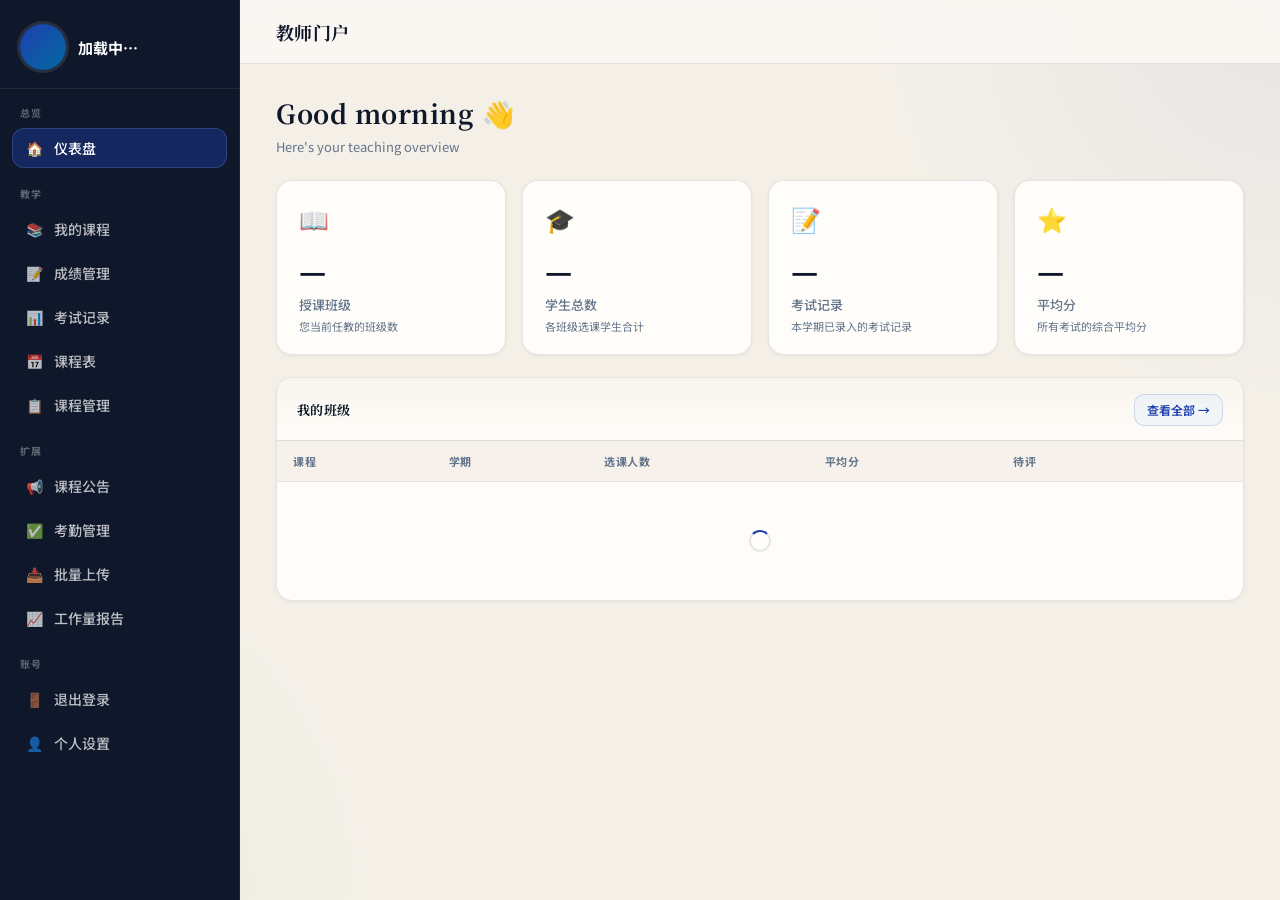
==== EduManage/teacher/index.html @ a0ce9090 "Add files via upload" ====
<!DOCTYPE html>
<html lang="en">
<head>
<meta charset="UTF-8" />
<meta name="viewport" content="width=device-width, initial-scale=1.0" />
<title>教师门户</title>
<link rel="preconnect" href="https://fonts.googleapis.com">
<link href="https://fonts.googleapis.com/css2?family=Noto+Serif+SC:wght@400;600;700&family=Noto+Sans+SC:wght@300;400;500;600&family=JetBrains+Mono:wght@400;500&display=swap" rel="stylesheet">
<link rel="stylesheet" href="../css/portal-common.css">
<link rel="stylesheet" href="style.css">
</head>
<body class="portal-shell portal-teacher">

<div class="window">
  <!-- Title Bar -->
  <div class="titlebar">
    <div class="traffic-lights">
      <span class="traffic red"></span>
      <span class="traffic yellow"></span>
      <span class="traffic green"></span>
    </div>
    <div class="titlebar-title" id="pageTitle">教师门户</div>
    <div class="titlebar-right">
      <span class="titlebar-info" id="titlebarInfo"></span>
    </div>
  </div>

  <!-- App Body -->
  <div class="app-body">
    <!-- Sidebar -->
    <aside class="sidebar">
      <!-- Teacher identity -->
      <div class="sidebar-teacher">
        <div class="sidebar-avatar" id="sidebarAvatar"></div>
        <div class="sidebar-info">
          <div class="sidebar-name" id="sidebarName">加载中…</div>
          <div class="sidebar-role" id="sidebarRole"></div>
        </div>
      </div>

      <div class="sidebar-section-label">总览</div>
      <div class="nav-item active" data-view="dashboard">
        <span class="nav-icon">🏠</span> 仪表盘
      </div>

      <div class="sidebar-section-label">教学</div>
      <div class="nav-item" data-view="courses">
        <span class="nav-icon">📚</span> 我的课程
      </div>
      <div class="nav-item" data-view="grades">
        <span class="nav-icon">📝</span> 成绩管理
        <span class="nav-badge" id="ungradedBadge" style="display:none"></span>
      </div>
      <div class="nav-item" data-view="exams">
        <span class="nav-icon">📊</span> 考试记录
      </div>
      <div class="nav-item" data-view="schedule">
        <span class="nav-icon">📅</span> 课程表
      </div>
      <div class="nav-item" data-view="applications">
        <span class="nav-icon">📋</span> 课程管理
      </div>

      <div class="sidebar-section-label">扩展</div>
      <div class="nav-item" data-view="announcements">
        <span class="nav-icon">📢</span> 课程公告
      </div>
      <div class="nav-item" data-view="attendance">
        <span class="nav-icon">✅</span> 考勤管理
      </div>
      <div class="nav-item" data-view="batch-import">
        <span class="nav-icon">📥</span> 批量上传
      </div>
      <div class="nav-item" data-view="workload">
        <span class="nav-icon">📈</span> 工作量报告
      </div>

      <div class="sidebar-section-label">账号</div>
      <div class="nav-item" onclick="window.location.href='/login/logout.php'">
        <span class="nav-icon">🚪</span> 退出登录
      </div>
      <div class="nav-item" data-view="profile">
        <span class="nav-icon">👤</span> 个人设置
      </div>
    </aside>

    <!-- Content -->
    <main class="content">

      <!-- ══ DASHBOARD ══ -->
      <div class="view active" id="view-dashboard">
        <div class="view-header">
          <div>
            <div class="view-title" id="dashGreeting">Good morning 👋</div>
            <div class="view-subtitle">Here's your teaching overview</div>
          </div>
        </div>

        <div class="stat-grid">
          <div class="stat-card">
            <div class="stat-icon">📖</div>
            <div class="stat-value" id="stat-sections">—</div>
            <div class="stat-label">授课班级</div>
            <div class="stat-sub">您当前任教的班级数</div>
          </div>
          <div class="stat-card">
            <div class="stat-icon">🎓</div>
            <div class="stat-value" id="stat-students">—</div>
            <div class="stat-label">学生总数</div>
            <div class="stat-sub">各班级选课学生合计</div>
          </div>
          <div class="stat-card">
            <div class="stat-icon">📝</div>
            <div class="stat-value" id="stat-exams">—</div>
            <div class="stat-label">考试记录</div>
            <div class="stat-sub">本学期已录入的考试记录</div>
          </div>
          <div class="stat-card">
            <div class="stat-icon">⭐</div>
            <div class="stat-value" id="stat-avg">—</div>
            <div class="stat-label">平均分</div>
            <div class="stat-sub">所有考试的综合平均分</div>
          </div>
        </div>

        <!-- Sections list -->
        <div class="card">
          <div class="card-section-title">
            <span>我的班级</span>
            <button class="btn btn-ghost btn-sm" onclick="Nav.go('courses')">查看全部 →</button>
          </div>
          <div class="table-wrap">
            <table id="dashSectionsTable">
              <thead>
                <tr>
                  <th>课程</th><th>学期</th><th>选课人数</th>
                  <th>平均分</th><th>待评</th><th></th>
                </tr>
              </thead>
              <tbody id="dashSectionsBody">
                <tr><td colspan="6"><div class="spinner"></div></td></tr>
              </tbody>
            </table>
          </div>
        </div>
      </div>

      <!-- ══ COURSES ══ -->
      <div class="view" id="view-courses">
        <div class="view-header">
          <div>
            <div class="view-title">我的课程</div>
            <div class="view-subtitle">您所任教的班级列表</div>
          </div>
        </div>
        <div class="courses-grid" id="coursesGrid">
          <div class="spinner" style="grid-column:1/-1"></div>
        </div>
      </div>

      <!-- ══ SECTION DETAIL ══ -->
      <div class="view" id="view-section-detail">
        <button class="back-btn" id="backFromDetail">← 返回课程列表</button>
        <div id="sectionDetailContent"></div>
      </div>

      <!-- ══ GRADE MANAGEMENT ══ -->
      <div class="view" id="view-grades">
        <div class="view-header">
          <div>
            <div class="view-title">成绩管理</div>
            <div class="view-subtitle">为已选课学生分配并管理等级成绩</div>
          </div>
        </div>

        <!-- Pending exam upload notifications -->
        <div id="pendingExamsCard" class="pending-exams-card" style="margin-bottom:16px;display:none">
          <div class="pending-exams-head">
            ⚠️ 待录入成绩提醒
          </div>
          <div id="pendingExamsList"></div>
        </div>

        <div class="filter-bar">
          <select class="form-select" id="gradesSection" style="max-width:280px">
            <option value="">— 选择班级 —</option>
          </select>
          <button class="btn btn-primary" id="autoAssignBtn" style="display:none" onclick="Grades.autoAssign()">
            ✨ 自动分配成绩
          </button>
        </div>

        <div class="card" id="gradesCard" style="display:none">
          <div class="card-section-title">
            <span id="gradesSectionTitle">Students</span>
            <span style="font-size:12px;color:var(--text-sec)" id="gradesCount"></span>
          </div>
          <div class="table-wrap">
            <table>
              <thead>
                <tr>
                  <th>学生</th><th>院系</th>
                  <th>测验均分</th><th>期中</th><th>期末</th>
                  <th>加权均分</th><th>建议等级</th><th>等级成绩</th>
                </tr>
              </thead>
              <tbody id="gradesBody"></tbody>
            </table>
          </div>
        </div>

        <div id="gradesEmpty" class="empty-state" style="display:none">
          <div class="empty-icon">📝</div>
          请选择上方班级以管理成绩
        </div>
      </div>

      <!-- ══ EXAM MANAGEMENT ══ -->
      <div class="view" id="view-exams">
        <div class="view-header">
          <div>
            <div class="view-title">考试管理</div>
            <div class="view-subtitle">发布考试任务并追踪成绩录入进度</div>
          </div>
          <button class="btn btn-primary" onclick="ExamEvents.openPublishModal()" id="publishExamBtn" style="display:none">
            📋 发布考试
          </button>
        </div>

        <div class="filter-bar">
          <select class="form-select" id="examsSection" style="max-width:280px">
            <option value="">— 选择班级 —</option>
          </select>
        </div>

        <!-- Published exam events -->
        <div class="card" id="examEventsCard" style="display:none;margin-bottom:16px">
          <div class="card-section-title">
            <span>已发布考试</span>
          </div>
          <div id="examEventsBody"><div class="spinner"></div></div>
        </div>

        <!-- Individual score records -->
        <div class="card" id="examsCard" style="display:none">
          <div class="card-section-title">
            <span id="examsSectionTitle">成绩明细</span>
            <span style="font-size:12px;color:var(--text-sec)" id="examsCount"></span>
          </div>
          <div style="padding:0 0 12px">
            <select class="form-select" id="examsTypeFilter" style="max-width:160px">
              <option value="">全部类型</option>
              <option value="final">期末</option>
              <option value="midterm">期中</option>
              <option value="quiz">测验</option>
            </select>
          </div>
          <div class="table-wrap">
            <table>
              <thead>
                <tr>
                  <th>学生</th><th>考试类型</th><th>日期</th>
                  <th>成绩</th><th>计算等级</th><th>操作</th>
                </tr>
              </thead>
              <tbody id="examsBody"></tbody>
            </table>
          </div>
        </div>

        <div id="examsEmpty" class="empty-state">
          <div class="empty-icon">📊</div>
          请选择班级以查看考试信息
        </div>
      </div>

      <!-- ══ PROFILE ══ -->
      <div class="view" id="view-profile">
        <div class="view-header">
          <div>
            <div class="view-title">个人设置</div>
            <div class="view-subtitle">管理您的账户信息</div>
          </div>
        </div>

        <div class="profile-layout">
          <!-- Avatar card -->
          <div class="profile-avatar-card">
            <div class="profile-avatar-wrap">
              <div class="profile-avatar" id="profileAvatar"></div>
              <div class="avatar-upload-btn" onclick="document.getElementById('avatarInput').click()" title="上传头像">
                📷
              </div>
              <input type="file" id="avatarInput" accept="image/*" style="display:none" onchange="Profile.previewAvatar(this)">
            </div>
            <div class="profile-name" id="profileName">—</div>
            <div class="profile-role-badge" id="profileTitle">—</div>
            <div class="profile-info-row">📧 <span id="profileEmail">—</span></div>
            <div class="profile-info-row">🏫 <span id="profileDept">—</span></div>
            <div class="profile-info-row">📅 加入于 <span id="profileJoined">—</span></div>
          </div>

          <!-- Edit form -->
          <div class="card" style="padding:22px">
            <div style="font-size:15px;font-weight:700;margin-bottom:18px;color:var(--text)">编辑信息</div>
            <div class="form-group">
              <label class="form-label">姓名</label>
              <input type="text" class="form-input" id="editName" placeholder="请输入姓名">
            </div>
            <div class="form-row">
              <div class="form-group">
                <label class="form-label">电话</label>
                <input type="tel" class="form-input" id="editPhone" inputmode="numeric" maxlength="11" pattern="\d{11}" title="请输入11位数字手机号" placeholder="11位数字手机号">
              </div>
              <div class="form-group">
                <label class="form-label">性别</label>
                <select class="form-select" id="editGender">
                  <option value="male">男</option>
                  <option value="female">女</option>
                  <option value="other">其他</option>
                </select>
              </div>
            </div>
            <div class="divider"></div>
            <div style="display:flex;gap:10px;justify-content:flex-end">
              <button class="btn btn-secondary" onclick="Profile.load()">重置</button>
              <button class="btn btn-primary" onclick="Profile.save()">保存修改</button>
            </div>
          </div>

          <!-- Password change card -->
          <div class="card" style="padding:22px;margin-top:16px">
            <div style="font-size:15px;font-weight:700;margin-bottom:18px;color:var(--text)">修改密码</div>
            <div class="form-group">
              <label class="form-label">当前密码</label>
              <input type="password" class="form-input" id="pwdCurrent" placeholder="请输入当前密码">
            </div>
            <div class="form-group">
              <label class="form-label">新密码</label>
              <input type="password" class="form-input" id="pwdNew" placeholder="至少 6 位">
            </div>
            <div class="form-group">
              <label class="form-label">确认新密码</label>
              <input type="password" class="form-input" id="pwdConfirm" placeholder="再次输入新密码">
            </div>
            <div style="display:flex;justify-content:flex-end">
              <button class="btn btn-primary" onclick="Profile.changePassword()">修改密码</button>
            </div>
          </div>
        </div>
      </div>

      <!-- ══ SCHEDULE ══ -->
      <div class="view" id="view-schedule">
        <div class="view-header">
          <div>
            <div class="view-title">课程表</div>
            <div class="view-subtitle">您的教学课表 — 点击课程可查看详情</div>
          </div>
          <button class="btn btn-ghost btn-sm" onclick="Schedule.load()">🔄 刷新</button>
        </div>

        <!-- Week navigation bar -->
        <div class="week-nav" id="weekNav" style="display:none">
          <span class="week-nav-label">第</span>
          <select class="week-nav-select" id="weekSelect" onchange="Schedule.loadWeek(+this.value)"></select>
          <span class="week-range-info" id="weekRangeInfo"></span>
          <div class="week-nav-spacer"></div>
          <div class="week-legend" id="weekLegend"></div>
          <button class="btn btn-secondary btn-sm" id="prevWeekBtn" onclick="Schedule.stepWeek(-1)">‹</button>
          <button class="btn btn-secondary btn-sm" id="nextWeekBtn" onclick="Schedule.stepWeek(+1)">›</button>
        </div>

        <div id="scheduleContent">
          <div class="spinner"></div>
        </div>
      </div>

      <!-- ══ APPLICATIONS ══ -->
      <div class="view" id="view-applications">
        <div class="view-header">
          <div>
            <div class="view-title">课程管理</div>
            <div class="view-subtitle">申请教授课程、管理开课信息与指导学生</div>
          </div>
        </div>

        <!-- Tab bar -->
        <div class="tab-bar" style="display:flex;gap:4px;margin-bottom:20px;border-bottom:1px solid var(--border);padding-bottom:0">
          <button class="tab-btn active" id="appTab-overview"   onclick="Applications.switchTab('overview')">教学概览</button>
          <button class="tab-btn"        id="appTab-advisees"   onclick="Applications.switchTab('advisees')">我的指导学生</button>
        </div>

        <!-- Tab: Available Courses (DEPRECATED) -->
        <div id="appPane-courses" style="display:none">
        </div>

        <!-- Tab: Teaching Overview -->
        <div id="appPane-overview">
          <div class="card">
            <div class="card-section-title">
              <span>我的教学任务</span>
              <button class="btn btn-ghost btn-sm" onclick="Applications.loadOverview()">刷新</button>
            </div>
            <div class="table-wrap">
              <table id="overviewTable">
                <thead>
                  <tr>
                    <th>课程</th><th>学期</th><th>已选</th><th>容量</th>
                    <th>占用率</th><th>排名</th><th>操作</th>
                  </tr>
                </thead>
                <tbody id="overviewBody"><tr><td colspan="7" style="text-align:center;padding:32px;color:var(--text-ter)"><div class="spinner"></div></td></tr></tbody>
              </table>
            </div>
          </div>
          <!-- Section stats -->
          <div class="card" style="margin-top:16px">
            <div class="card-section-title">开课统计</div>
            <div class="table-wrap">
              <table id="enrollStatsTable">
                <thead><tr><th>课程</th><th>学期</th><th>已选</th><th>容量</th></tr></thead>
                <tbody id="enrollStatsBody"><tr><td colspan="4" style="text-align:center;padding:24px;color:var(--text-ter)">Loading…</td></tr></tbody>
              </table>
            </div>
          </div>
        </div>

        <!-- Tab: My Advisees -->
        <div id="appPane-advisees" style="display:none">
          <div class="card">
            <div class="card-section-title">
              <span>我指导的学生</span>
              <button class="btn btn-ghost btn-sm" onclick="Applications.loadAdvisees()">刷新</button>
            </div>
            <div id="adviseesList"><div class="spinner"></div></div>
          </div>
        </div>
      </div>

      <!-- ══ ANNOUNCEMENTS ══ -->
      <div class="view" id="view-announcements">
        <div class="view-header">
          <div>
            <div class="view-title">课程公告</div>
            <div class="view-subtitle">向各班级学生发布通知与公告</div>
          </div>
          <button class="btn btn-primary" onclick="Announcements.openPostModal()">+ 发布公告</button>
        </div>

        <!-- Tab bar -->
        <div class="tab-bar" style="display:flex;gap:4px;margin-bottom:20px;border-bottom:1px solid var(--border);padding-bottom:0">
          <button class="tab-btn active" id="annTab-all"     onclick="Announcements.switchTab('all')">我发布的公告</button>
          <button class="tab-btn"        id="annTab-inbox"   onclick="Announcements.switchTab('inbox')">我收到的公告</button>
          <button class="tab-btn"        id="annTab-section" onclick="Announcements.switchTab('section')">按班级筛选</button>
        </div>

        <!-- Pane: All -->
        <div id="annPane-all">
          <div class="card">
            <div class="card-section-title">
              <span>我发布的所有公告</span>
              <button class="btn btn-ghost btn-sm" onclick="Announcements.loadAll()">🔄 刷新</button>
            </div>
            <div id="annAllList"><div class="spinner"></div></div>
          </div>
        </div>

        <!-- Pane: Inbox (received announcements) -->
        <div id="annPane-inbox" style="display:none">
          <div class="filter-bar" style="display:flex;align-items:center;justify-content:space-between;margin-bottom:12px;gap:12px">
            <div style="display:flex;gap:8px;align-items:center">
              <input type="text" id="annInboxSearch" class="form-input" placeholder="搜索标题/内容" style="max-width:420px" />
              <button class="btn btn-ghost btn-sm" id="annInboxSearchBtn">搜索</button>
            </div>
            <div style="display:flex;gap:8px;align-items:center">
              <button class="btn btn-ghost btn-sm" onclick="Announcements.loadInbox()">🔄 刷新</button>
            </div>
          </div>
          <div class="card">
            <div class="card-section-title">
              <span>我收到的公告</span>
            </div>
            <div id="annInboxList"><div class="spinner"></div></div>
            <div id="annInboxPagination" style="display:flex;gap:6px;align-items:center;margin-top:12px"></div>
          </div>
        </div>

        <!-- Pane: By section -->
        <div id="annPane-section" style="display:none">
          <div class="filter-bar">
            <select class="form-select" id="annSectionSel" style="max-width:280px">
              <option value="">— 选择班级 —</option>
            </select>
          </div>
          <div class="card" id="annSectionCard" style="display:none">
            <div class="card-section-title">
              <span id="annSectionTitle">公告列表</span>
            </div>
            <div id="annSectionList"></div>
          </div>
          <div id="annSectionEmpty" class="empty-state">
            <div class="empty-icon">📢</div>请选择班级查看公告
          </div>
        </div>
      </div>

      <!-- ══ ATTENDANCE ══ -->
      <div class="view" id="view-attendance">
        <div class="view-header">
          <div>
            <div class="view-title">考勤管理</div>
            <div class="view-subtitle">录入课堂考勤，查看出勤率报表</div>
          </div>
        </div>

        <div class="tab-bar" style="display:flex;gap:4px;margin-bottom:20px;border-bottom:1px solid var(--border);padding-bottom:0">
          <button class="tab-btn active" id="attTab-record" onclick="Attendance.switchTab('record')">录入考勤</button>
          <button class="tab-btn"        id="attTab-report" onclick="Attendance.switchTab('report')">出勤报表</button>
        </div>

        <!-- Pane: Record -->
        <div id="attPane-record">
          <div class="filter-bar" style="flex-wrap:wrap;gap:10px">
            <select class="form-select" id="attSection" style="max-width:260px" onchange="Attendance.onSectionChange()">
              <option value="">— 选择班级 —</option>
            </select>
            <select class="form-select" id="attSchedule" style="max-width:220px" disabled onchange="Attendance.onScheduleChange()">
              <option value="">— 选择课次 —</option>
            </select>
            <select class="form-select" id="attWeek" style="max-width:110px" disabled onchange="Attendance.loadAttendance()">
              <option value="">— 周次 —</option>
            </select>
            <button class="btn btn-ghost btn-sm" id="attQuickAll" style="display:none" onclick="Attendance.setAll('present')">全部出勤</button>
            <button class="btn btn-primary btn-sm" id="attSaveBtn" style="display:none" onclick="Attendance.saveAll()">💾 保存考勤</button>
          </div>

          <div class="card" id="attCard" style="display:none">
            <div class="card-section-title">
              <span id="attCardTitle">考勤录入</span>
              <span style="font-size:12px;color:var(--text-sec)" id="attCardSub"></span>
            </div>
            <div class="table-wrap">
              <table>
                <thead>
                  <tr>
                    <th>学生</th><th>院系</th>
                    <th style="width:140px">状态</th><th>备注</th>
                  </tr>
                </thead>
                <tbody id="attBody"></tbody>
              </table>
            </div>
          </div>
          <div id="attEmpty" class="empty-state">
            <div class="empty-icon">✅</div>请选择班级、课次和周次
          </div>
        </div>

        <!-- Pane: Report -->
        <div id="attPane-report" style="display:none">
          <div class="filter-bar" style="gap:10px">
            <select class="form-select" id="attReportSection" style="max-width:280px" onchange="Attendance.loadReport()">
              <option value="">— 选择班级 —</option>
            </select>
            <label style="font-size:13px;color:var(--text-sec);display:flex;align-items:center;gap:6px">
              预警阈值 %
              <input type="number" id="attWarnThreshold" class="form-input" value="75" min="0" max="100" style="width:70px" onchange="Attendance.loadReport()">
            </label>
          </div>
          <div class="card" id="attReportCard" style="display:none">
            <div class="card-section-title">
              <span>出勤率报表</span>
              <span style="font-size:12px;color:var(--text-sec)" id="attReportSub"></span>
            </div>
            <div class="table-wrap">
              <table>
                <thead>
                  <tr>
                    <th>学生</th><th>院系</th>
                    <th>总课次</th><th>出勤</th><th>缺勤</th><th>迟到</th>
                    <th>出勤率</th><th>状态</th>
                  </tr>
                </thead>
                <tbody id="attReportBody"></tbody>
              </table>
            </div>
          </div>
          <div id="attReportEmpty" class="empty-state">
            <div class="empty-icon">📊</div>请选择班级查看出勤报表
          </div>
        </div>
      </div>

      <!-- Audit log removed -->

      <!-- ══ BATCH IMPORT ══ -->
      <div class="view" id="view-batch-import">
        <div class="view-header">
          <div>
            <div class="view-title">批量成绩上传</div>
            <div class="view-subtitle">通过 CSV 文件或粘贴数据批量录入考试成绩</div>
          </div>
        </div>

        <!-- Step 1 -->
        <div class="card batch-step-card" style="margin-bottom:16px">
          <div class="card-section-title">第一步：选择班级和考试信息</div>
          <div class="batch-setup-grid">
            <div class="form-group" style="margin:0">
              <label class="form-label">班级</label>
              <select class="form-select" id="biSection" onchange="BatchImport.onSectionChange()">
                <option value="">— 选择班级 —</option>
              </select>
            </div>
            <div class="form-group" style="margin:0">
              <label class="form-label">考试类型</label>
              <select class="form-select" id="biType">
                <option value="final">期末</option>
                <option value="midterm">期中</option>
                <option value="quiz">测验</option>
              </select>
            </div>
            <div class="form-group" style="margin:0">
              <label class="form-label">考试日期</label>
              <input type="date" class="form-input" id="biDate">
            </div>
            <button class="btn btn-ghost btn-sm" id="biTemplateBtn" style="display:none" onclick="BatchImport.downloadTemplate()">
              ⬇ 下载模板
            </button>
          </div>
        </div>

        <!-- Step 2: Input -->
        <div class="card" id="biInputCard" style="display:none;margin-bottom:16px">
          <div class="card-section-title">第二步：导入成绩数据</div>
          <div class="tab-bar" style="display:flex;gap:4px;margin-bottom:16px;border-bottom:1px solid var(--border);padding-bottom:0">
            <button class="tab-btn active" id="biTab-csv"   onclick="BatchImport.switchInputTab('csv')">上传 CSV 文件</button>
            <button class="tab-btn"        id="biTab-paste" onclick="BatchImport.switchInputTab('paste')">粘贴数据</button>
          </div>
          <!-- CSV pane -->
          <div id="biPane-csv">
            <div class="batch-dropzone"
                 onclick="document.getElementById('biFileInput').click()"
                 ondragover="event.preventDefault()" ondrop="BatchImport.onFileDrop(event)">
              <div style="font-size:32px;margin-bottom:8px">📄</div>
              <div style="font-size:14px;font-weight:600;color:var(--text)">点击上传或拖拽 CSV 文件</div>
              <div style="font-size:12px;color:var(--text-sec);margin-top:4px">格式：学号,成绩（支持带表头）</div>
              <input type="file" id="biFileInput" accept=".csv,.txt" style="display:none" onchange="BatchImport.onFileChange(this)">
            </div>
          </div>
          <!-- Paste pane -->
          <div id="biPane-paste" style="display:none">
            <div class="batch-paste-help">
              每行一条记录，格式：<code style="background:var(--bg);padding:2px 6px;border-radius:4px">学号,成绩</code>
            </div>
            <textarea class="form-input" id="biPasteArea" rows="8"
              placeholder="2021001,85&#10;2021002,92.5&#10;2021003,78"
              style="font-family:monospace;resize:vertical"></textarea>
            <button class="btn btn-secondary btn-sm" style="margin-top:8px" onclick="BatchImport.parsePaste()">解析数据</button>
          </div>
        </div>

        <!-- Step 3: Preview -->
        <div class="card" id="biPreviewCard" style="display:none">
          <div class="card-section-title">
            <span>第三步：确认并提交</span>
            <span style="font-size:12px;color:var(--text-sec)" id="biPreviewSub"></span>
          </div>
          <div class="table-wrap">
            <table>
              <thead><tr><th>学号</th><th>姓名</th><th>当前成绩</th><th>新成绩</th><th>状态</th></tr></thead>
              <tbody id="biPreviewBody"></tbody>
            </table>
          </div>
          <div class="batch-preview-actions">
            <button class="btn btn-secondary" onclick="BatchImport.reset()">重新输入</button>
            <button class="btn btn-primary" id="biSubmitBtn" onclick="BatchImport.submit()">💾 提交成绩</button>
          </div>
        </div>

        <div id="biEmpty" class="empty-state">
          <div class="empty-icon">📥</div>请先选择班级
        </div>
      </div>

      <!-- ══ WORKLOAD ══ -->
      <div class="view" id="view-workload">
        <div class="view-header">
          <div>
            <div class="view-title">工作量报告</div>
            <div class="view-subtitle">查看您的教学工作量统计与各班级详情</div>
          </div>
          <button class="btn btn-ghost btn-sm" onclick="Workload.load()">🔄 刷新</button>
        </div>

        <div class="filter-bar" style="gap:10px;margin-bottom:20px">
          <select class="form-select" id="wlSemester" style="max-width:130px" onchange="Workload.load()">
            <option value="">全部学期</option>
          </select>
          <select class="form-select" id="wlYear" style="max-width:110px" onchange="Workload.load()">
            <option value="0">全部年份</option>
          </select>
        </div>

        <div class="stat-grid">
          <div class="stat-card">
            <div class="stat-icon">📖</div>
            <div class="stat-value" id="wl-sections">—</div>
            <div class="stat-label">授课班级</div>
          </div>
          <div class="stat-card">
            <div class="stat-icon">🎓</div>
            <div class="stat-value" id="wl-students">—</div>
            <div class="stat-label">学生总数</div>
          </div>
          <div class="stat-card">
            <div class="stat-icon">⭐</div>
            <div class="stat-value" id="wl-credits">—</div>
            <div class="stat-label">学分总量</div>
          </div>
          <div class="stat-card">
            <div class="stat-icon">🕐</div>
            <div class="stat-value" id="wl-hours">—</div>
            <div class="stat-label">周课时（h）</div>
          </div>
          <div class="stat-card">
            <div class="stat-icon">✅</div>
            <div class="stat-value" id="wl-graded">—</div>
            <div class="stat-label">已批改</div>
          </div>
          <div class="stat-card">
            <div class="stat-icon">⏳</div>
            <div class="stat-value" id="wl-pending">—</div>
            <div class="stat-label">待批改</div>
          </div>
        </div>

        <div class="card" style="margin-top:20px">
          <div class="card-section-title">
            <span>各班级详情</span>
            <span style="font-size:12px;color:var(--text-sec)" id="wlSectionCount"></span>
          </div>
          <div class="table-wrap">
            <table>
              <thead>
                <tr>
                  <th>课程</th><th>学期</th><th>学分</th>
                  <th>学生数</th><th>考试数</th><th>平均分</th>
                  <th>周课时</th><th>批改进度</th>
                </tr>
              </thead>
              <tbody id="wlBody">
                <tr><td colspan="8" style="text-align:center;padding:32px;color:var(--text-ter)">请先打开此页面加载数据</td></tr>
              </tbody>
            </table>
          </div>
        </div>
      </div>

    </main><!-- /content -->
  </div><!-- /app-body -->
</div><!-- /window -->

<!-- ══ MODAL ══ -->
<div class="modal-overlay" id="modalOverlay" onclick="if(event.target===this)Modal.close()">
  <div class="modal" id="modalBox">
    <div class="modal-header">
      <div class="modal-title" id="modalTitle">Modal</div>
      <button class="modal-close" onclick="Modal.close()">×</button>
    </div>
    <div class="modal-body" id="modalBody"></div>
    <div class="modal-footer" id="modalFooter"></div>
  </div>
</div>

<!-- ══ EXAM MODAL (Add/Edit) ══ -->
<div class="modal-overlay" id="examModalOverlay" onclick="if(event.target===this)ExamModal.close()">
  <div class="modal" id="examModalBox">
    <div class="modal-header">
      <div class="modal-title" id="examModalTitle">添加考试记录</div>
      <button class="modal-close" onclick="ExamModal.close()">×</button>
    </div>
    <div class="modal-body">
      <input type="hidden" id="emExamId">
      <div class="form-group">
        <label class="form-label">学生</label>
        <select class="form-select" id="emStudent">
          <option value="">— 选择学生 —</option>
        </select>
      </div>
      <div class="form-row">
        <div class="form-group">
          <label class="form-label">考试类型</label>
          <select class="form-select" id="emType">
            <option value="final">期末</option>
            <option value="midterm">期中</option>
            <option value="quiz">测验</option>
          </select>
        </div>
        <div class="form-group">
          <label class="form-label">考试日期</label>
          <input type="date" class="form-input" id="emDate">
        </div>
      </div>
      <div class="form-group">
        <label class="form-label">成绩 (0 – 100)</label>
        <input type="number" class="form-input" id="emScore" min="0" max="100" step="0.5" placeholder="如 87.5">
      </div>
    </div>
    <div class="modal-footer">
      <button class="btn btn-secondary" onclick="ExamModal.close()">取消</button>
      <button class="btn btn-primary" onclick="ExamModal.save()">保存记录</button>
    </div>
  </div>
</div>

<!-- Toast container -->
<div class="toast-container" id="toasts"></div>

<script>
/* ═══════════════════════════════════════════════════════
   CONFIG — 统一从 APP_PATHS 读取接口、资源和枚举
═══════════════════════════════════════════════════════ */
const API          = window.teacherGetApiUrl('teacher');
const GRADES_API   = window.teacherGetApiUrl('grades');
const ANN_API      = window.teacherGetApiUrl('announcement');
const ATT_API      = window.teacherGetApiUrl('attendance');
const WORKLOAD_API = window.teacherGetApiUrl('workload');

/* ═══════════════════════════════════════════════════════
   STATE
═══════════════════════════════════════════════════════ */
const State = {
  profile:  null,
  sections: [],
  currentSectionId: null,
  currentSectionStudents: [],
  currentExams: [],
  ungradedCount: 0,
};

/* ═══════════════════════════════════════════════════════
   TOAST
═══════════════════════════════════════════════════════ */
const Toast = {
  show(msg, type = 'ok') {
    const icons = { ok: '✅', error: '❌', warn: '⚠️' };
    const el = document.createElement('div');
    el.className = `toast${type === 'error' ? ' error' : type === 'warn' ? ' warn' : ''}`;
    el.innerHTML = `<span>${icons[type] || '✅'}</span><span>${msg}</span>`;
    document.getElementById('toasts').appendChild(el);
    setTimeout(() => el.remove(), 3200);
  },
};

/* ═══════════════════════════════════════════════════════
   UTILS
═══════════════════════════════════════════════════════ */
function escHtml(s) {
  return String(s ?? '').replace(/&/g,'&amp;').replace(/</g,'&lt;').replace(/>/g,'&gt;').replace(/"/g,'&quot;').replace(/'/g,'&#39;');
}

/* ═══════════════════════════════════════════════════════
   API HELPERS
═══════════════════════════════════════════════════════ */
async function apiFetch(action, options = {}) {
  const url = `${API}?action=${action}`;
  const res  = await fetch(url, { headers: { 'Content-Type': 'application/json' }, ...options });
  const json = await res.json();
  if (!json.ok) throw new Error(json.error || 'API error');
  return json.data;
}

async function apiGet(action, params = {}) {
  const qs = new URLSearchParams({ action, ...params }).toString();
  const res = await fetch(`${API}?${qs}`);
  const json = await res.json();
  if (!json.ok) throw new Error(json.error || 'API error');
  return json.data;
}

async function apiPost(action, body) {
  const res  = await fetch(`${API}?action=${action}`, {
    method: 'POST',
    headers: { 'Content-Type': 'application/json' },
    body: JSON.stringify(body),
  });
  const json = await res.json();
  if (!json.ok) throw new Error(json.error || 'API error');
  return json.data;
}

/* ═══════════════════════════════════════════════════════
   MODAL
═══════════════════════════════════════════════════════ */
const Modal = {
  open(title, body, footer = '') {
    document.getElementById('modalTitle').textContent = title;
    document.getElementById('modalBody').innerHTML   = body;
    document.getElementById('modalFooter').innerHTML = footer;
    document.getElementById('modalOverlay').classList.add('open');
  },
  close() {
    document.getElementById('modalOverlay').classList.remove('open');
  },
};

/* ═══════════════════════════════════════════════════════
   NAV
═══════════════════════════════════════════════════════ */
const Nav = {
  go(viewId) {
    document.querySelectorAll('.nav-item').forEach(el => el.classList.remove('active'));
    const navEl = document.querySelector(`.nav-item[data-view="${viewId}"]`);
    if (navEl) navEl.classList.add('active');

    document.querySelectorAll('.view').forEach(v => v.classList.remove('active'));
    const view = document.getElementById(`view-${viewId}`);
    if (view) view.classList.add('active');

    const titles = {
      dashboard: '仪表盘', courses: '我的课程',
      grades: '成绩管理', exams: '考试管理',
      schedule: '课程表',
      applications: '课程管理',
      profile: '个人设置', 'section-detail': '班级详情',
      announcements: '课程公告',
      attendance: '考勤管理',
      'batch-import': '批量成绩上传',
      workload: '工作量报告',
    };
    document.getElementById('pageTitle').textContent = titles[viewId] || '教师门户';

    if (viewId === 'courses')       Courses.load();
    if (viewId === 'grades')        Grades.init();
    if (viewId === 'exams')         Exams.init();
    if (viewId === 'schedule')      Schedule.load();
    if (viewId === 'profile')       Profile.load();
    if (viewId === 'applications')  Applications.load();
    if (viewId === 'announcements') Announcements.load();
    if (viewId === 'attendance')    Attendance.init();
    if (viewId === 'batch-import')  BatchImport.init();
    if (viewId === 'workload')      Workload.init();
  },
};

document.querySelectorAll('.nav-item').forEach(el => {
  el.addEventListener('click', () => Nav.go(el.dataset.view));
});
document.getElementById('backFromDetail').addEventListener('click', () => Nav.go('courses'));

/* ═══════════════════════════════════════════════════════
   HELPERS
═══════════════════════════════════════════════════════ */
function gradeClass(g) {
  if (!g) return 'grade-NA';
  if (g.startsWith('A')) return 'grade-A';
  if (g.startsWith('B')) return 'grade-B';
  if (g.startsWith('C')) return 'grade-C';
  if (g === 'D')         return 'grade-D';
  if (g === 'F')         return 'grade-F';
  return 'grade-NA';
}

function scoreCls(s) {
  if (!s) return '';
  if (s >= 85) return 'score-high';
  if (s >= 70) return 'score-mid';
  return 'score-low';
}

function avatarEl(name, img, size = 30) {
  if (img) {
    let src = String(img);
    // If not absolute URL or protocol-relative and not data:, ensure leading '/'
    if (!src.match(/^[a-zA-Z][a-zA-Z0-9+.-]*:\/\//) && !src.startsWith('/') && !src.startsWith('data:') && !src.startsWith('//')) {
      src = '/' + src;
    }
    const alt = (name || '').replace(/"/g, '&quot;');
    return `<div class="mini-avatar" style="width:${size}px;height:${size}px"><img src="${src}" alt="${alt}" loading="lazy" onerror="this.onerror=null;this.src='${window.teacherGetDefaultAvatarUrl()}'"></div>`;
  }
  const initials = (name || '').split(' ').map(w => (w||'')[0]).join('').toUpperCase().slice(0,2);
  return `<div class="mini-avatar" style="width:${size}px;height:${size}px;font-size:${size*0.37}px">${initials}</div>`;
}

function fmtDate(d) {
  if (!d) return '—';
  return new Date(d).toLocaleDateString('zh-CN', { year: 'numeric', month: 'long', day: 'numeric' });
}

function scoreDisplay(v) {
  if (v === null || v === undefined || v === '') return '<span style="color:var(--text-ter)">—</span>';
  return `<span class="score-chip ${scoreCls(+v)}">${(+v).toFixed(1)}</span>`;
}

/* ═══════════════════════════════════════════════════════
   DASHBOARD
═══════════════════════════════════════════════════════ */
const Dashboard = {
  async load() {
    try {
      const data = await apiGet('get_dashboard');
      const { stats, sections } = data;

      document.getElementById('stat-sections').textContent = stats.total_sections ?? '0';
      document.getElementById('stat-students').textContent = stats.total_students ?? '0';
      document.getElementById('stat-exams').textContent    = stats.total_exams    ?? '0';
      document.getElementById('stat-avg').textContent      = stats.overall_avg ? stats.overall_avg + '' : '—';

      State.ungradedCount = +stats.ungraded_count || 0;
      const badge = document.getElementById('ungradedBadge');
      if (State.ungradedCount > 0) {
        badge.textContent = State.ungradedCount;
        badge.style.display = '';
      } else {
        badge.style.display = 'none';
      }

      State.sections = sections;
      const tbody = document.getElementById('dashSectionsBody');
      if (!sections.length) {
        tbody.innerHTML = `<tr><td colspan="6"><div class="empty-state">暂无班级数据</div></td></tr>`;
        return;
      }
      tbody.innerHTML = sections.map(s => `
        <tr style="cursor:pointer" onclick="Courses.openSection(${s.section_id})">
          <td>
            <div style="font-weight:600">${s.course_name}</div>
            <div style="font-size:11px;color:var(--text-sec)">${s.credit} 学分 · ${s.hours} 课时</div>
          </td>
          <td>${s.semester} ${s.year}</td>
          <td>
            <span style="font-weight:600">${s.enrolled_count}</span>
            <span style="color:var(--text-ter);font-size:12px"> / ${s.capacity}</span>
          </td>
          <td>${scoreDisplay(s.section_avg_score)}</td>
          <td>${s.ungraded_count > 0
            ? `<span style="color:var(--red);font-weight:600">${s.ungraded_count}</span>`
            : `<span style="color:var(--green)">✓</span>`}
          </td>
          <td>
            <button class="btn btn-ghost btn-sm" onclick="event.stopPropagation();Courses.openSection(${s.section_id})">
              管理 →
            </button>
          </td>
        </tr>
      `).join('');
    } catch(e) {
      Toast.show(e.message, 'error');
    }
  }
};

/* ═══════════════════════════════════════════════════════
   COURSES
═══════════════════════════════════════════════════════ */
const Courses = {
  async load() {
    const grid = document.getElementById('coursesGrid');
    grid.innerHTML = '<div class="spinner" style="grid-column:1/-1"></div>';
    try {
      const sections = await apiGet('get_sections');
      State.sections = sections;
      if (!sections.length) {
        grid.innerHTML = '<div class="empty-state" style="grid-column:1/-1"><div class="empty-icon">📚</div>暂无分配的课程</div>';
        return;
      }
      grid.innerHTML = sections.map(s => {
        const pct = s.capacity > 0 ? Math.round(s.enrolled_count / s.capacity * 100) : 0;
        return `
        <div class="course-card" onclick="Courses.openSection(${s.section_id})">
          ${s.ungraded_count > 0 ? `<div class="ungraded-badge">${s.ungraded_count} 待评</div>` : ''}
          <div class="course-card-name">${s.course_name}</div>
          <div class="course-card-sem">${s.semester} ${s.year}</div>
          <div class="course-card-meta">
            <div class="course-meta-item">🎓 ${s.enrolled_count}/${s.capacity}</div>
            <div class="course-meta-item">⭐ ${s.credit} cr</div>
            <div class="course-meta-item">📊 ${s.section_avg_score ? s.section_avg_score : '暂无'}</div>
            <div class="course-meta-item">📋 ${s.exam_count} exams</div>
          </div>
          <div class="course-progress">
            <div class="course-progress-fill" style="width:${pct}%"></div>
          </div>
        </div>`;
      }).join('');
    } catch(e) {
      Toast.show(e.message, 'error');
    }
  },

  async openSection(sectionId) {
    State.currentSectionId = sectionId;
    document.querySelectorAll('.view').forEach(v => v.classList.remove('active'));
    document.getElementById('view-section-detail').classList.add('active');
    document.getElementById('pageTitle').textContent = '班级详情';

    const content = document.getElementById('sectionDetailContent');
    content.innerHTML = '<div class="spinner"></div>';

    try {
      const section = State.sections.find(s => s.section_id == sectionId) || {};
      const students = await apiGet('get_section_students', { section_id: sectionId });
      State.currentSectionStudents = students;

      const pct = section.capacity > 0 ? Math.round(section.enrolled_count / section.capacity * 100) : 0;

      content.innerHTML = `
        <div class="section-hero">
          <div>
            <div class="section-hero-title">${section.course_name || 'Section'}</div>
            <div class="section-hero-meta">${section.semester || ''} ${section.year || ''} · ${section.credit || ''} 学分 · ${section.hours || ''} 课时</div>
            ${section.description ? `<div class="section-hero-desc">${section.description}</div>` : ''}
          </div>
          <div class="section-hero-chips">
            <div class="hero-chip">🎓 ${section.enrolled_count || 0} / ${section.capacity || '?'}</div>
            <div class="hero-chip">📊 ${section.section_avg_score ? section.section_avg_score : '暂无成绩'}</div>
            <div class="hero-chip">${pct}% 满员</div>
          </div>
        </div>

        <div class="view-header section-detail-toolbar">
          <div style="font-size:15px;font-weight:700;color:var(--text)">已选课学生</div>
          <div class="section-detail-actions">
            <button class="btn btn-secondary btn-sm" onclick="Courses.openSection(${sectionId})">🔄 Refresh</button>
            <button class="btn btn-primary btn-sm" onclick="ExamModal.openForSection(${sectionId})">+ Add Exam</button>
          </div>
        </div>

        <div class="card">
          <div class="table-wrap">
            <table>
              <thead>
                <tr>
                  <th>学生</th><th>院系</th>
                  <th>测验均分</th><th>期中</th><th>期末</th>
                  <th>加权均分</th><th>建议等级</th>
                  <th>等级成绩</th><th>操作</th>
                </tr>
              </thead>
              <tbody>
                ${students.length ? students.map(st => this._studentRow(st, sectionId)).join('') : `
                  <tr><td colspan="9">
                    <div class="empty-state"><div class="empty-icon">👥</div>暂无学生选课</div>
                  </td></tr>
                `}
              </tbody>
            </table>
          </div>
        </div>
      `;
    } catch(e) {
      content.innerHTML = `<div class="empty-state">${e.message}</div>`;
      Toast.show(e.message, 'error');
    }
  },

  _studentRow(st, sectionId) {
    const letterGrade = st.letter_grade;
    const gradePill = letterGrade
      ? `<span class="grade-pill ${gradeClass(letterGrade)}">${letterGrade}</span>`
      : `<span class="grade-pill grade-NA">—</span>`;

    return `<tr>
      <td>
        <div class="student-cell">
          ${avatarEl(st.name, st.avatar_url)}
          <div>
            <div class="student-name">${st.name}</div>
            <div class="student-id">${st.student_no} · ${st.student_grade_year || ''}</div>
          </div>
        </div>
      </td>
      <td style="font-size:12px;color:var(--text-sec)">${st.dept_name}</td>
      <td>${scoreDisplay(st.quiz_avg)}</td>
      <td>${scoreDisplay(st.midterm_score)}</td>
      <td>${scoreDisplay(st.final_score)}</td>
      <td><strong>${scoreDisplay(st.weighted_avg)}</strong></td>
      <td>${st.suggested_grade
        ? `<span class="grade-pill ${gradeClass(st.suggested_grade)}">${st.suggested_grade}</span>`
        : '<span style="color:var(--text-ter)">—</span>'}</td>
      <td id="gradeCell-${st.user_id}-${sectionId}">${gradePill}</td>
      <td>
        <div style="display:flex;gap:4px">
          <button class="btn btn-ghost btn-sm" title="编辑成绩"
            onclick="Grades.editGrade(${st.user_id}, ${sectionId}, '${letterGrade || ''}', this)">✏️</button>
          <button class="btn btn-ghost btn-sm" title="添加考试"
            onclick="ExamModal.openForStudent(${sectionId}, ${st.user_id}, '${st.name}')">📝</button>
        </div>
      </td>
    </tr>`;
  }
};

/* ═══════════════════════════════════════════════════════
   GRADES
═══════════════════════════════════════════════════════ */
const Grades = {
  async init() {
    const sel = document.getElementById('gradesSection');
    if (sel.options.length <= 1) {
      const sections = State.sections.length ? State.sections : await apiGet('get_sections');
      State.sections = sections;
      sections.forEach(s => {
        const o = new Option(`${s.course_name} (${s.semester} ${s.year})`, s.section_id);
        sel.appendChild(o);
      });
    }
    document.getElementById('gradesEmpty').style.display  = 'block';
    document.getElementById('gradesCard').style.display   = 'none';
    document.getElementById('autoAssignBtn').style.display = 'none';

    sel.onchange = () => {
      if (sel.value) this.loadSection(+sel.value);
      else {
        document.getElementById('gradesCard').style.display  = 'none';
        document.getElementById('gradesEmpty').style.display = 'block';
        document.getElementById('autoAssignBtn').style.display = 'none';
      }
    };

    this._loadPending();
  },

  async _loadPending() {
    const card = document.getElementById('pendingExamsCard');
    const list = document.getElementById('pendingExamsList');
    try {
      const pending = await apiGet('get_pending_exams');
      if (!pending.length) { card.style.display = 'none'; return; }
      card.style.display = '';
      list.innerHTML = pending.map(p => {
        const unscored = p.enrolled_count - p.scored_count;
        const pct = p.enrolled_count ? Math.round(p.scored_count / p.enrolled_count * 100) : 0;
        return `
        <div class="pending-task-card">
          <div class="pending-task-row">
            <div class="pending-task-main">
              <div class="pending-task-title">
                ${escHtml(p.course_name)}
                <span class="exam-badge exam-${p.exam_type}" style="margin-left:6px">${TYPE_LABEL[p.exam_type]||p.exam_type}</span>
                <span class="pending-task-date">${p.exam_date}</span>
              </div>
              <div class="pending-task-meta">
                ${unscored} 人待录入 · 已完成 ${p.scored_count}/${p.enrolled_count}
              </div>
              <div class="pending-task-progress">
                <div class="pending-task-progress-bar" style="width:${pct}%"></div>
              </div>
            </div>
            <div class="pending-task-actions">
              <button class="btn btn-primary btn-sm"
                data-section-id="${p.section_id}"
                data-course="${escHtml(p.course_name)}"
                data-type="${escHtml(p.exam_type)}"
                data-date="${escHtml(p.exam_date)}"
                onclick="ExamEntry.open(+this.dataset.sectionId,this.dataset.course,this.dataset.type,this.dataset.date)">
                ✏️ 逐个录入
              </button>
              <button class="btn btn-secondary btn-sm"
                data-section-id="${p.section_id}"
                data-type="${escHtml(p.exam_type)}"
                data-date="${escHtml(p.exam_date)}"
                onclick="BatchImport.initFromPending(+this.dataset.sectionId,this.dataset.type,this.dataset.date)">
                📋 批量上传
              </button>
            </div>
          </div>
        </div>`;
      }).join('');
    } catch(e) {
      card.style.display = 'none';
    }
  },

  async loadSection(sectionId) {
    State.currentSectionId = sectionId;
    document.getElementById('gradesCard').style.display   = 'block';
    document.getElementById('gradesEmpty').style.display  = 'none';
    document.getElementById('autoAssignBtn').style.display = '';
    document.getElementById('gradesBody').innerHTML = '<tr><td colspan="8"><div class="spinner"></div></td></tr>';

    try {
      const students = await apiGet('get_section_students', { section_id: sectionId });
      State.currentSectionStudents = students;

      const sec = State.sections.find(s => s.section_id == sectionId);
      document.getElementById('gradesSectionTitle').textContent = sec ? sec.course_name : 'Students';
      document.getElementById('gradesCount').textContent = `共 ${students.length} 名学生`;

      document.getElementById('gradesBody').innerHTML = students.map(st => `
        <tr>
          <td>
            <div class="student-cell">
              ${avatarEl(st.name, st.avatar_url)}
              <div>
                <div class="student-name">${st.name}</div>
                <div class="student-id">${st.student_no}</div>
              </div>
            </div>
          </td>
          <td style="font-size:12px;color:var(--text-sec)">${st.dept_name}</td>
          <td>${scoreDisplay(st.quiz_avg)}</td>
          <td>${scoreDisplay(st.midterm_score)}</td>
          <td>${scoreDisplay(st.final_score)}</td>
          <td><strong>${scoreDisplay(st.weighted_avg)}</strong></td>
          <td>
            ${st.suggested_grade
              ? `<span class="grade-pill ${gradeClass(st.suggested_grade)}">${st.suggested_grade}</span>`
              : '<span style="color:var(--text-ter)">—</span>'}
          </td>
          <td id="gradeCell-${st.user_id}-${sectionId}">
            <div style="display:flex;align-items:center;gap:6px">
              ${st.letter_grade
                ? `<span class="grade-pill ${gradeClass(st.letter_grade)}">${st.letter_grade}</span>`
                : `<span class="grade-pill grade-NA">—</span>`}
              <button class="btn btn-ghost btn-sm" onclick="Grades.editGrade(${st.user_id},${sectionId},'${st.letter_grade||''}',this)">✏️</button>
            </div>
          </td>
        </tr>
      `).join('') || '<tr><td colspan="8"><div class="empty-state">No students</div></td></tr>';

    } catch(e) {
      Toast.show(e.message, 'error');
    }
  },

  editGrade(studentId, sectionId, currentGrade, btn) {
    const cellId = `gradeCell-${studentId}-${sectionId}`;
    const cell = document.getElementById(cellId);

    // Find the cell differently if in section-detail view
    const allCells = document.querySelectorAll(`[id^="gradeCell-${studentId}-${sectionId}"]`);
    const targetCell = allCells[0] || btn.closest('td');

    const grades = ['A','A-','B+','B','B-','C+','C','C-','D','F',''];
    const originalHtml = targetCell.innerHTML;

    targetCell.innerHTML = `
      <div style="display:flex;align-items:center;gap:6px">
        <select class="form-select inline-edit" id="gradeSelect-${studentId}" style="width:100px;font-size:12px">
          ${grades.map(g => `<option value="${g}" ${g === currentGrade ? 'selected' : ''}>${g || '— (清除)'}</option>`).join('')}
        </select>
        <button class="btn btn-primary btn-sm" style="padding:4px 8px" onclick="Grades.saveGrade(${studentId},${sectionId})">✓</button>
        <button class="btn btn-secondary btn-sm" style="padding:4px 8px" id="cancelGrade-${studentId}">✕</button>
      </div>
    `;

    document.getElementById(`cancelGrade-${studentId}`).onclick = () => {
      targetCell.innerHTML = originalHtml;
    };
  },

  async saveGrade(studentId, sectionId) {
    const sel   = document.getElementById(`gradeSelect-${studentId}`);
    const grade = sel ? sel.value : '';
    try {
      await apiPost('update_letter_grade', { student_id: studentId, section_id: sectionId, grade });
      Toast.show('成绩保存成功');
      if (State.currentSectionId) this.loadSection(State.currentSectionId);
    } catch(e) {
      Toast.show(e.message, 'error');
    }
  },

  async autoAssign() {
    const sectionId = State.currentSectionId || +document.getElementById('gradesSection').value;
    if (!sectionId) { Toast.show('请先选择班级', 'warn'); return; }

    Modal.open(
      '✨ 自动分配成绩',
      `<p style="color:var(--text-sec);font-size:14px;line-height:1.6">
        将根据加权平均分（期末50% · 期中30% · 测验20%）<br>自动为所有有成绩的学生分配等级。<br><br><strong>已有等级将被覆盖。</strong>
      </p>`,
      `<button class="btn btn-secondary" onclick="Modal.close()">取消</button>
       <button class="btn btn-primary" onclick="Grades._doAutoAssign(${sectionId})">Confirm Auto-Assign</button>`
    );
  },

  async _doAutoAssign(sectionId) {
    Modal.close();
    try {
      const res = await apiPost('auto_assign_grades', { section_id: sectionId });
      Toast.show(`已自动分配 ${res.updated} 条成绩`);
      await this.loadSection(sectionId);
    } catch(e) {
      Toast.show(e.message, 'error');
    }
  },
};

/* ═══════════════════════════════════════════════════════
   EXAMS
═══════════════════════════════════════════════════════ */
const Exams = {
  async init() {
    const sel = document.getElementById('examsSection');
    if (sel.options.length <= 1) {
      const sections = State.sections.length ? State.sections : await apiGet('get_sections');
      State.sections = sections;
      sections.forEach(s => {
        const o = new Option(`${s.course_name} (${s.semester} ${s.year})`, s.section_id);
        sel.appendChild(o);
      });
    }

    document.getElementById('examsEmpty').style.display      = 'block';
    document.getElementById('examsCard').style.display       = 'none';
    document.getElementById('examEventsCard').style.display  = 'none';
    document.getElementById('publishExamBtn').style.display  = 'none';

    sel.onchange = () => {
      if (sel.value) this.loadSection(+sel.value);
      else {
        document.getElementById('examsCard').style.display       = 'none';
        document.getElementById('examEventsCard').style.display  = 'none';
        document.getElementById('examsEmpty').style.display      = 'block';
        document.getElementById('publishExamBtn').style.display  = 'none';
      }
    };

    document.getElementById('examsTypeFilter').onchange = () => {
      if (sel.value) this.loadSection(+sel.value);
    };
  },

  async loadSection(sectionId) {
    State.currentSectionId = sectionId;
    document.getElementById('examsCard').style.display       = 'block';
    document.getElementById('examsEmpty').style.display      = 'none';
    document.getElementById('publishExamBtn').style.display  = '';
    document.getElementById('examsBody').innerHTML = '<tr><td colspan="6"><div class="spinner"></div></td></tr>';

    ExamEvents.load(sectionId);

    try {
      // Also load students for the Add Exam modal
      const [exams, students] = await Promise.all([
        apiGet('get_section_exams', { section_id: sectionId }),
        apiGet('get_section_students', { section_id: sectionId }),
      ]);
      State.currentExams           = exams;
      State.currentSectionStudents = students;

      const typeFilter = document.getElementById('examsTypeFilter').value;
      const filtered   = typeFilter ? exams.filter(e => e.exam_type === typeFilter) : exams;

      const sec = State.sections.find(s => s.section_id == sectionId);
      document.getElementById('examsSectionTitle').textContent = sec ? sec.course_name : 'Exams';
      document.getElementById('examsCount').textContent = `共 ${filtered.length} 条记录`;

      document.getElementById('examsBody').innerHTML = filtered.length ? filtered.map(e => `
        <tr>
          <td>
            <div class="student-cell">
              ${avatarEl(e.student_name, e.student_image ? window.teacherBuildAvatarUrl(e.student_image) : null)}
              <div>
                <div class="student-name">${e.student_name}</div>
                <div class="student-id">${e.student_no}</div>
              </div>
            </div>
          </td>
          <td><span class="exam-badge exam-${e.exam_type}">${e.exam_type}</span></td>
          <td style="font-size:12px;color:var(--text-sec)">${fmtDate(e.exam_date)}</td>
          <td>${scoreDisplay(e.score)}</td>
          <td>
            ${e.computed_grade
              ? `<span class="grade-pill ${gradeClass(e.computed_grade)}">${e.computed_grade}</span>`
              : '<span style="color:var(--text-ter)">—</span>'}
          </td>
          <td>
            <div style="display:flex;gap:4px">
              <button class="btn btn-ghost btn-sm" title="编辑成绩"
                onclick="Exams.editScore(${e.exam_id}, ${e.score || 0}, this)">✏️</button>
              <button class="btn btn-danger btn-sm" title="删除"
                onclick="Exams.deleteExam(${e.exam_id})">🗑</button>
            </div>
          </td>
        </tr>
      `).join('') : `<tr><td colspan="6">
        <div class="empty-state">
          <div class="empty-icon">📊</div>
          暂无${typeFilter ? `「${typeFilter}」类型的` : ''}考试记录
        </div>
      </td></tr>`;
    } catch(e) {
      Toast.show(e.message, 'error');
    }
  },

  editScore(examId, currentScore, btn) {
    const row = btn.closest('tr');
    const td  = row.querySelector('td:nth-child(4)');
    td.innerHTML = `
      <div style="display:flex;gap:4px;align-items:center">
        <input type="number" class="form-input inline-edit" id="scoreInput-${examId}"
          value="${currentScore}" min="0" max="100" step="0.5" style="width:80px">
        <button class="btn btn-primary btn-sm" onclick="Exams.saveScore(${examId})">✓</button>
        <button class="btn btn-secondary btn-sm" onclick="Exams.loadSection(${State.currentSectionId})">✕</button>
      </div>
    `;
  },

  async saveScore(examId) {
    const inp   = document.getElementById(`scoreInput-${examId}`);
    const score = inp ? +inp.value : null;
    if (score === null || score < 0 || score > 100) { Toast.show('成绩必须在0–100之间', 'warn'); return; }

    try {
      await apiPost('update_exam', { exam_id: examId, score });
      Toast.show('成绩已更新');
      await this.loadSection(State.currentSectionId);
    } catch(e) {
      Toast.show(e.message, 'error');
    }
  },

  async deleteExam(examId) {
    Modal.open(
      '删除考试记录',
      '<p style="color:var(--text-sec)">确定要删除此考试记录吗？此操作无法撤销。</p>',
      `<button class="btn btn-secondary" onclick="Modal.close()">取消</button>
       <button class="btn btn-danger" onclick="Exams._doDelete(${examId})">删除</button>`
    );
  },

  async _doDelete(examId) {
    Modal.close();
    try {
      await apiPost('delete_exam', { exam_id: examId });
      Toast.show('考试记录已删除');
      await this.loadSection(State.currentSectionId);
    } catch(e) {
      Toast.show(e.message, 'error');
    }
  },
};

/* ═══════════════════════════════════════════════════════
   EXAM EVENTS — publish / list / cancel
═══════════════════════════════════════════════════════ */
const TYPE_LABEL = { final: '期末', midterm: '期中', quiz: '测验' };

const ExamEvents = {
  async load(sectionId) {
    const card = document.getElementById('examEventsCard');
    const body = document.getElementById('examEventsBody');
    card.style.display = '';
    body.innerHTML = '<div class="panel-loading"><div class="spinner"></div></div>';

    try {
      const events = await apiGet('get_exam_events', { section_id: sectionId });
      const sec    = State.sections.find(s => s.section_id == sectionId);
      const courseName = sec?.course_name || '';

      if (!events.length) {
        body.innerHTML = '<div style="padding:14px 16px;color:var(--text-ter);font-size:13px;text-align:center">暂无已发布考试 — 点击右上角「发布考试」开始</div>';
        return;
      }

      body.innerHTML = `<div class="table-wrap"><table>
        <thead><tr>
          <th>考试类型</th><th>考试日期</th><th>录入进度</th><th>操作</th>
        </tr></thead><tbody>
        ${events.map(ev => {
          const pct  = ev.enrolled_count ? Math.round(ev.scored_count / ev.enrolled_count * 100) : 0;
          const done = ev.scored_count >= ev.enrolled_count && ev.enrolled_count > 0;
          const color = done ? 'var(--green,#10b981)' : 'var(--primary)';
          return `<tr>
            <td><span class="exam-badge exam-${ev.exam_type}">${TYPE_LABEL[ev.exam_type]||ev.exam_type}</span></td>
            <td style="font-size:12px">${ev.exam_date}</td>
            <td class="event-progress-cell">
              <div class="progress-inline">
                <div class="progress-track">
                  <div class="progress-fill" style="width:${pct}%;background:${color}"></div>
                </div>
                <span class="progress-label" style="color:${color}">
                  ${ev.scored_count}/${ev.enrolled_count}${done?' ✓':''}
                </span>
              </div>
            </td>
            <td>
              <div class="event-actions">
                ${!done ? `<button class="btn btn-primary btn-sm"
                  data-section-id="${sectionId}"
                  data-course="${escHtml(courseName)}"
                  data-type="${escHtml(ev.exam_type)}"
                  data-date="${escHtml(ev.exam_date)}"
                  onclick="ExamEntry.open(+this.dataset.sectionId,this.dataset.course,this.dataset.type,this.dataset.date)">
                  ✏️ 录入成绩</button>` : ''}
                <button class="btn btn-danger btn-sm"
                  data-section-id="${sectionId}"
                  data-type="${escHtml(ev.exam_type)}"
                  data-date="${escHtml(ev.exam_date)}"
                  onclick="ExamEvents.cancel(+this.dataset.sectionId,this.dataset.type,this.dataset.date)">🗑 取消</button>
              </div>
            </td>
          </tr>`;
        }).join('')}
        </tbody></table></div>`;
    } catch(e) {
      body.innerHTML = `<div style="padding:14px;color:var(--red);font-size:13px">加载失败：${escHtml(e.message)}</div>`;
    }
  },

  openPublishModal() {
    const sectionId = State.currentSectionId;
    if (!sectionId) { Toast.show('请先选择班级', 'warn'); return; }
    const sec = State.sections.find(s => s.section_id == sectionId);
    Modal.open('📋 发布考试', `
      <div class="form-group">
        <label class="form-label">班级</label>
        <input type="text" class="form-input" value="${escHtml(sec ? sec.course_name+' ('+sec.semester+' '+sec.year+')' : '')}" disabled>
      </div>
      <div class="form-row">
        <div class="form-group">
          <label class="form-label">考试类型</label>
          <select class="form-select" id="peType">
            <option value="final">期末考试</option>
            <option value="midterm">期中考试</option>
            <option value="quiz">随堂测验</option>
          </select>
        </div>
        <div class="form-group">
          <label class="form-label">考试日期</label>
          <input type="date" class="form-input" id="peDate" value="${new Date().toISOString().slice(0,10)}">
        </div>
      </div>`,
      `<button class="btn btn-secondary" onclick="Modal.close()">取消</button>
       <button class="btn btn-primary" onclick="ExamEvents._submitPublish(${sectionId})">发布考试</button>`
    );
  },

  async _submitPublish(sectionId) {
    const exam_type = document.getElementById('peType').value;
    const exam_date = document.getElementById('peDate').value;
    if (!exam_date) { Toast.show('请选择考试日期', 'warn'); return; }
    Modal.close();
    try {
      await apiPost('publish_exam', { section_id: sectionId, exam_type, exam_date });
      Toast.show('考试已发布');
      await ExamEvents.load(sectionId);
    } catch(e) {
      Toast.show(e.message, 'error');
    }
  },

  cancel(sectionId, examType, examDate) {
    Modal.open(
      '取消考试',
      '<p style="color:var(--text-sec);font-size:14px">确定要取消此考试吗？<br>已录入的成绩记录不会被删除。</p>',
      `<button class="btn btn-secondary" onclick="Modal.close()">返回</button>
       <button class="btn btn-danger" onclick="ExamEvents._doCancel(${sectionId},'${examType}','${examDate}')">确认取消</button>`
    );
  },

  async _doCancel(sectionId, examType, examDate) {
    Modal.close();
    try {
      await apiPost('cancel_exam_event', { section_id: sectionId, exam_type: examType, exam_date: examDate });
      Toast.show('考试已取消');
      await ExamEvents.load(State.currentSectionId);
    } catch(e) {
      Toast.show(e.message, 'error');
    }
  },
};

/* ═══════════════════════════════════════════════════════
   EXAM ENTRY — individual score entry for a pending exam
═══════════════════════════════════════════════════════ */
const ExamEntry = {
  _event: null,
  _students: [],

  async open(sectionId, courseName, examType, examDate) {
    this._event = { sectionId, examType, examDate, courseName };
    try {
      const students = await apiGet('get_entry_students', { section_id: sectionId, exam_type: examType, exam_date: examDate });
      this._students = students;
      const label = TYPE_LABEL[examType] || examType;

      Modal.open(
        `📝 录入成绩 — ${escHtml(courseName)} ${label} (${examDate})`,
        `<div style="max-height:420px;overflow-y:auto">
          <table style="width:100%;border-collapse:collapse">
            <thead>
              <tr style="position:sticky;top:0;background:var(--surface)">
                <th style="text-align:left;padding:8px 6px;font-size:12px;color:var(--text-sec);font-weight:600">学生</th>
                <th style="text-align:left;padding:8px 6px;font-size:12px;color:var(--text-sec);font-weight:600">学号</th>
                <th style="text-align:right;padding:8px 6px;font-size:12px;color:var(--text-sec);font-weight:600">成绩 (0–100)</th>
              </tr>
            </thead>
            <tbody>
              ${students.map(s => `
              <tr style="border-top:1px solid var(--border)">
                <td style="padding:8px 6px;font-size:13px">${escHtml(s.name)}</td>
                <td style="padding:8px 6px;font-size:12px;color:var(--text-sec)">${escHtml(s.student_no)}</td>
                <td style="padding:8px 6px;text-align:right">
                  <input type="number" class="form-input inline-edit"
                    id="ee-score-${s.user_id}"
                    value="${s.score ?? ''}"
                    placeholder="—" min="0" max="100" step="0.5"
                    style="width:84px;text-align:right">
                </td>
              </tr>`).join('')}
            </tbody>
          </table>
        </div>`,
        `<button class="btn btn-secondary" onclick="Modal.close()">取消</button>
         <button class="btn btn-primary" onclick="ExamEntry.saveAll()">保存成绩</button>`
      );
    } catch(e) {
      Toast.show(e.message, 'error');
    }
  },

  async saveAll() {
    const ev = this._event;
    if (!ev) return;

    const records = this._students
      .map(s => {
        const inp = document.getElementById(`ee-score-${s.user_id}`);
        if (!inp || inp.value.trim() === '') return null;
        const score = +inp.value;
        if (isNaN(score) || score < 0 || score > 100) return null;
        return { student_id: s.user_id, score };
      })
      .filter(Boolean);

    if (!records.length) { Toast.show('请至少输入一名学生的成绩', 'warn'); return; }

    Modal.close();
    try {
      const res = await apiPost('batch_import_exam', {
        section_id: ev.sectionId,
        exam_type:  ev.examType,
        exam_date:  ev.examDate,
        records,
      });
      Toast.show(res.message);
      // Refresh both pending list and exam events
      await Promise.all([
        Grades._loadPending(),
        ExamEvents.load(ev.sectionId),
      ]).catch(() => {});
      if (State.currentSectionId === ev.sectionId) Exams.loadSection(ev.sectionId);
    } catch(e) {
      Toast.show(e.message, 'error');
    }
  },
};

/* ═══════════════════════════════════════════════════════
   EXAM MODAL (Add Exam — used from section-detail view)
═══════════════════════════════════════════════════════ */
const ExamModal = {
  open() {
    const sectionId = State.currentSectionId;
    if (!sectionId) { Toast.show('请先选择班级', 'warn'); return; }
    this.openForSection(sectionId);
  },

  openForSection(sectionId, preStudentId = null, preStudentName = null) {
    State.currentSectionId = sectionId;
    const overlay = document.getElementById('examModalOverlay');
    document.getElementById('examModalTitle').textContent = preStudentName
      ? `添加考试 — ${preStudentName}`
      : '添加考试记录';
    document.getElementById('emExamId').value = '';
    document.getElementById('emScore').value  = '';
    document.getElementById('emDate').value   = new Date().toISOString().slice(0,10);
    document.getElementById('emType').value   = 'final';

    // Populate student dropdown
    const sel = document.getElementById('emStudent');
    sel.innerHTML = '<option value="">— 选择学生 —</option>';
    State.currentSectionStudents.forEach(s => {
      const o = new Option(`${s.name} (${s.student_no})`, s.user_id);
      if (preStudentId && s.user_id == preStudentId) o.selected = true;
      sel.appendChild(o);
    });

    overlay.classList.add('open');
  },

  openForStudent(sectionId, studentId, studentName) {
    // Load students if not already for this section
    if (State.currentSectionId !== sectionId || !State.currentSectionStudents.length) {
      apiGet('get_section_students', { section_id: sectionId }).then(students => {
        State.currentSectionStudents = students;
        State.currentSectionId = sectionId;
        this.openForSection(sectionId, studentId, studentName);
      });
    } else {
      this.openForSection(sectionId, studentId, studentName);
    }
  },

  close() {
    document.getElementById('examModalOverlay').classList.remove('open');
  },

  async save() {
    const studentId = +document.getElementById('emStudent').value;
    const examType  = document.getElementById('emType').value;
    const score     = document.getElementById('emScore').value;
    const examDate  = document.getElementById('emDate').value;

    if (!studentId)  { Toast.show('请选择学生', 'warn'); return; }
    if (!score)      { Toast.show('请输入成绩', 'warn'); return; }
    if (+score < 0 || +score > 100) { Toast.show('成绩必须在0–100之间', 'warn'); return; }

    try {
      await apiPost('save_exam', {
        student_id: studentId,
        section_id: State.currentSectionId,
        exam_type:  examType,
        score:      +score,
        exam_date:  examDate,
      });
      Toast.show('考试记录已保存');
      this.close();

      // Refresh whatever view is active
      const activeView = document.querySelector('.view.active');
      if (activeView?.id === 'view-exams')     Exams.loadSection(State.currentSectionId);
      if (activeView?.id === 'view-grades')    Grades.loadSection(State.currentSectionId);
      if (activeView?.id === 'view-section-detail') Courses.openSection(State.currentSectionId);
    } catch(e) {
      Toast.show(e.message, 'error');
    }
  },
};

/* ═══════════════════════════════════════════════════════
   PROFILE
═══════════════════════════════════════════════════════ */
const Profile = {
  async load() {
    try {
      const p = await apiGet('get_profile');
      State.profile = p;
      this._render(p);
    } catch(e) {
      Toast.show(e.message, 'error');
    }
  },

  _render(p) {
    // Sidebar
    document.getElementById('sidebarName').textContent = p.name;
    document.getElementById('sidebarRole').textContent = `${p.title || '教师'} · ${p.dept_code}`;

    // Sidebar avatar
    const sa = document.getElementById('sidebarAvatar');
    if (p.avatar_url) {
      sa.innerHTML = `<img src="${p.avatar_url}" alt="${p.name}">`;
    } else {
      sa.textContent = p.name.split(' ').map(w=>w[0]).join('').toUpperCase().slice(0,2);
    }

    // Profile card
    const pa = document.getElementById('profileAvatar');
    if (p.avatar_url) {
      pa.innerHTML = `<img src="${p.avatar_url}" alt="${p.name}">`;
    } else {
      pa.textContent = p.name.split(' ').map(w=>w[0]).join('').toUpperCase().slice(0,2);
    }
    document.getElementById('profileName').textContent   = p.name;
    document.getElementById('profileTitle').textContent  = p.title || '教师';
    document.getElementById('profileEmail').textContent  = p.email;
    document.getElementById('profileDept').textContent   = `${p.dept_name} (${p.dept_code})`;
    document.getElementById('profileJoined').textContent = fmtDate(p.created_at);

    // Form
    document.getElementById('editName').value   = p.name;
    document.getElementById('editPhone').value  = p.phone || '';
    document.getElementById('editGender').value = p.gender || 'other';

    // Titlebar
    document.getElementById('titlebarInfo').textContent = `${p.dept_name}`;
    document.getElementById('dashGreeting').textContent = `${getTimeOfDay()}，${p.name} 👋`;
  },

  async save() {
    const name   = document.getElementById('editName').value.trim();
    const phone  = document.getElementById('editPhone').value.trim();
    const gender = document.getElementById('editGender').value;

    if (!name) { Toast.show('请输入姓名', 'warn'); return; }
    if (phone && !/^\d{11}$/.test(phone)) { Toast.show('手机号必须为11位数字', 'warn'); return; }
    try {
      await apiPost('update_profile', { name, phone, gender });
      Toast.show('个人信息已更新');
      await this.load();
    } catch(e) {
      Toast.show(e.message, 'error');
    }
  },

  _pendingFile: null,

  previewAvatar(input) {
    const file = input.files[0];
    input.value = '';
    if (!file) return;
    const avatarConfig = window.teacherGetAvatarConfig();
    const maxSize = Number(avatarConfig.max_size || 0);
    if (maxSize > 0 && file.size > maxSize) {
      const maxSizeMb = (maxSize / 1024 / 1024).toFixed(maxSize % (1024 * 1024) === 0 ? 0 : 1);
      Toast.show(`文件过大（最大 ${maxSizeMb}MB）`, 'warn');
      return;
    }
    this._pendingFile = file;
    const url = URL.createObjectURL(file);
    Modal.open('📷 更换头像', `
      <div style="text-align:center;padding:8px 0">
        <img src="${url}" alt="预览"
          style="max-width:180px;max-height:180px;border-radius:50%;object-fit:cover;border:3px solid var(--border)">
        <div style="margin-top:12px;font-size:13px;color:var(--text-sec)">${escHtml(file.name)} (${(file.size/1024).toFixed(1)} KB)</div>
      </div>`,
      `<button class="btn btn-secondary" onclick="Modal.close()">取消</button>
       <button class="btn btn-primary" onclick="Profile._doUpload()">确认上传</button>`
    );
  },

  async _doUpload() {
    const file = this._pendingFile;
    if (!file) return;
    Modal.close();
    const formData = new FormData();
    formData.append('file', file);
    try {
      const res  = await fetch(`${API}?action=upload_avatar`, { method: 'POST', body: formData });
      const json = await res.json();
      if (!json.ok) throw new Error(json.error);
      Toast.show('头像已更新！');
      this._pendingFile = null;
      await this.load();
    } catch(e) {
      Toast.show(e.message, 'error');
    }
  },

  async changePassword() {
    const oldPwd  = document.getElementById('pwdCurrent').value;
    const newPwd  = document.getElementById('pwdNew').value;
    const confirm = document.getElementById('pwdConfirm').value;
    if (!oldPwd)             { Toast.show('请输入当前密码', 'warn'); return; }
    if (newPwd.length < 6)   { Toast.show('新密码至少需要 6 位', 'warn'); return; }
    if (newPwd !== confirm)  { Toast.show('两次输入的新密码不一致', 'warn'); return; }
    try {
      await apiPost('change_password', { old_password: oldPwd, new_password: newPwd });
      Toast.show('密码已修改');
      document.getElementById('pwdCurrent').value = '';
      document.getElementById('pwdNew').value      = '';
      document.getElementById('pwdConfirm').value  = '';
    } catch(e) {
      Toast.show(e.message, 'error');
    }
  },
};

function getTimeOfDay() {
  const h = new Date().getHours();
  if (h < 12) return '早上好';
  if (h < 17) return '下午好';
  return '晚上好';
}

/* ═══════════════════════════════════════════════════════
   SCHEDULE
═══════════════════════════════════════════════════════ */
const SCHEDULE_API = _BASE + 'api/schedule.php';

// Colour palette: cycles by (section_id % 6)
const TT_COLORS = ['tt-c0','tt-c1','tt-c2','tt-c3','tt-c4','tt-c5'];

// Display window: 08:00 – 21:30
const TT_START_MIN = 8 * 60;   // 480
const TT_END_MIN   = 21 * 60 + 30; // 1290
const TT_TOTAL_MIN = TT_END_MIN - TT_START_MIN; // 810
const TT_PX_PER_MIN = 1.4;     // pixel height per minute
const TT_HEIGHT    = TT_TOTAL_MIN * TT_PX_PER_MIN; // total column height

const DAY_NAMES_SHORT = ['', '周一', '周二', '周三', '周四', '周五', '周六', '周日'];
const DAY_NAMES_LONG  = ['', '周一', '周二', '周三', '周四', '周五', '周六', '周日'];

const Schedule = {
  _minWeek: 1,
  _maxWeek: 16,
  _currentWeek: 1,
  _colorMap: {},   // section_id → color index
  _colorCounter: 0,

  _colorFor(sectionId) {
    if (this._colorMap[sectionId] === undefined) {
      this._colorMap[sectionId] = this._colorCounter % TT_COLORS.length;
      this._colorCounter++;
    }
    return TT_COLORS[this._colorMap[sectionId]];
  },

  async load() {
    document.getElementById('weekNav').style.display = 'none';
    document.getElementById('scheduleContent').innerHTML = '<div class="spinner"></div>';
    this._colorMap = {};
    this._colorCounter = 0;

    try {
      // Fetch week range
      const qs = new URLSearchParams({ action: 'get_week_range' });
      const res = await fetch(`${SCHEDULE_API}?${qs}`);
      const json = await res.json();
      if (!json.ok) throw new Error(json.error);

      const { min_week, max_week } = json.data;
      this._minWeek = min_week;
      this._maxWeek = max_week;

      // Build week selector
      const sel = document.getElementById('weekSelect');
      sel.innerHTML = '';
      for (let w = min_week; w <= max_week; w++) {
        const o = new Option(`第${w}周`, w);
        sel.appendChild(o);
      }

      // Default to week 1 (or clamp current week)
      this._currentWeek = Math.min(Math.max(this._currentWeek, min_week), max_week);
      sel.value = this._currentWeek;

      document.getElementById('weekNav').style.display = '';
      await this.loadWeek(this._currentWeek, /* skipSelUpdate */ true);
    } catch(e) {
      document.getElementById('scheduleContent').innerHTML =
        `<div class="empty-state"><div class="empty-icon">📅</div>${e.message}</div>`;
      Toast.show(e.message, 'error');
    }
  },

  async loadWeek(week, skipSelUpdate = false) {
    this._currentWeek = week;
    if (!skipSelUpdate) {
      document.getElementById('weekSelect').value = week;
    }

    // Update prev/next button state
    document.getElementById('prevWeekBtn').disabled = (week <= this._minWeek);
    document.getElementById('nextWeekBtn').disabled = (week >= this._maxWeek);
    document.getElementById('weekRangeInfo').textContent =
      `（学期第${this._minWeek}–${this._maxWeek}周）`;

    const content = document.getElementById('scheduleContent');
    content.innerHTML = '<div class="spinner"></div>';

    try {
      const qs = new URLSearchParams({ action: 'get_weekly_schedule', week });
      const res = await fetch(`${SCHEDULE_API}?${qs}`);
      const json = await res.json();
      if (!json.ok) throw new Error(json.error);

      const entries = json.data;

      // Pre-assign colours so legend matches blocks
      const sections = [];
      entries.forEach(e => {
        if (!sections.find(s => s.id === e.section_id)) {
          sections.push({ id: e.section_id, name: e.course_name, cls: this._colorFor(e.section_id) });
        }
      });

      // Build legend
      const legend = document.getElementById('weekLegend');
      legend.innerHTML = sections.map(s =>
        `<div class="legend-item">
           <div class="legend-dot ${s.cls}"></div>
           <span>${s.name}</span>
         </div>`
      ).join('');

      content.innerHTML = this._buildTimetable(entries);
    } catch(e) {
      content.innerHTML = `<div class="empty-state"><div class="empty-icon">📅</div>${e.message}</div>`;
      Toast.show(e.message, 'error');
    }
  },

  stepWeek(delta) {
    const next = Math.min(Math.max(this._currentWeek + delta, this._minWeek), this._maxWeek);
    if (next !== this._currentWeek) this.loadWeek(next);
  },

  _buildTimetable(entries) {
    // Group entries by day
    const byDay = {};
    for (let d = 1; d <= 7; d++) byDay[d] = [];
    entries.forEach(e => {
      if (byDay[e.day_of_week]) byDay[e.day_of_week].push(e);
    });

    // Determine active days (always show Mon–Fri; Sat/Sun only if used)
    const hasWeekend = entries.some(e => e.day_of_week >= 6);
    const days = hasWeekend ? [1,2,3,4,5,6,7] : [1,2,3,4,5];

    // Hour ticks
    const hourTicks = [];
    for (let m = TT_START_MIN; m <= TT_END_MIN; m += 60) {
      hourTicks.push(m);
    }
    const halfTicks = [];
    for (let m = TT_START_MIN + 30; m < TT_END_MIN; m += 60) {
      halfTicks.push(m);
    }

    const gridCols = `54px repeat(${days.length}, minmax(110px, 1fr))`;

    // Build header
    let html = `<div class="timetable-scroll">
      <div class="timetable" style="grid-template-columns:${gridCols}">
        <div class="tt-header-time"></div>`;

    days.forEach(d => {
      const hasClass = byDay[d].length > 0;
      html += `<div class="tt-header-day${hasClass ? ' has-class' : ''}">
        <div class="tt-day-name">${DAY_NAMES_SHORT[d]}</div>
        <div class="tt-day-sub">${hasClass ? byDay[d].length + ' 节课' : '—'}</div>
      </div>`;
    });

    // Build body: time col + each day col
    // Time gutter
    let timeColHtml = `<div class="tt-time-col" style="height:${TT_HEIGHT}px">`;
    hourTicks.forEach(m => {
      const top = (m - TT_START_MIN) * TT_PX_PER_MIN;
      const label = `${String(Math.floor(m/60)).padStart(2,'0')}:00`;
      timeColHtml += `<div class="tt-time-label" style="top:${top}px">${label}</div>`;
    });
    timeColHtml += '</div>';
    html += timeColHtml;

    // Day columns
    days.forEach(d => {
      html += `<div class="tt-day-col" style="height:${TT_HEIGHT}px">`;

      // Hour lines (within this column)
      hourTicks.forEach(m => {
        const top = (m - TT_START_MIN) * TT_PX_PER_MIN;
        html += `<div class="tt-hour-line" style="top:${top}px"></div>`;
      });
      halfTicks.forEach(m => {
        const top = (m - TT_START_MIN) * TT_PX_PER_MIN;
        html += `<div class="tt-hour-line half" style="top:${top}px"></div>`;
      });

      // Course blocks
      byDay[d].forEach(e => {
        const startMin = Math.max(+e.start_minutes, TT_START_MIN);
        const endMin   = Math.min(+e.end_minutes,   TT_END_MIN);
        const top    = (startMin - TT_START_MIN) * TT_PX_PER_MIN;
        const height = Math.max((endMin - startMin) * TT_PX_PER_MIN, 22);
        const colorCls = this._colorFor(e.section_id);
        const dataJson = JSON.stringify(e).replace(/"/g, '&quot;');

        html += `<div class="tt-course ${colorCls}"
          style="top:${top}px;height:${height}px"
          onclick="Schedule.showDetail(this)"
          data-entry="${dataJson}">
          <div class="tt-course-name">${e.course_name}</div>
          ${height > 36 ? `<div class="tt-course-time">${e.start_time}–${e.end_time}</div>` : ''}
          ${height > 52 ? `<div class="tt-course-room">📍 ${e.location}</div>` : ''}
        </div>`;
      });

      html += '</div>';
    });

    html += '</div></div>';

    if (entries.length === 0) {
      html = `<div class="timetable-scroll"><div class="timetable">
        <div class="tt-empty">
          <div class="tt-empty-icon">🏖️</div>
          <div class="tt-empty-text">第${this._currentWeek}周暂无课程安排</div>
        </div>
      </div></div>`;
    }

    return html;
  },

  showDetail(el) {
    const e = JSON.parse(el.getAttribute('data-entry').replace(/&quot;/g, '"'));
    const colorCls = this._colorFor(e.section_id);

    // Build a colour swatch div matching the block
    const swatch = `<span style="display:inline-block;width:12px;height:12px;border-radius:3px;vertical-align:middle;margin-right:6px" class="${colorCls}"></span>`;

    const body = `
      <div style="display:flex;align-items:center;gap:10px;margin-bottom:4px">
        ${swatch}
        <span style="font-size:18px;font-weight:700;color:var(--text)">${e.course_name}</span>
        <span class="week-badge">第${this._currentWeek}周</span>
      </div>
      <div style="font-size:12px;color:var(--text-sec);margin-bottom:12px">
        班级 ${e.section_id} · ${e.semester} ${e.year}
      </div>
      <div class="detail-grid">
        <div>
          <div class="detail-item-label">星期</div>
          <div class="detail-item-value">${e.day_name}</div>
        </div>
        <div>
          <div class="detail-item-label">时间</div>
          <div class="detail-item-value">${e.start_time} – ${e.end_time}</div>
        </div>
        <div>
          <div class="detail-item-label">地点</div>
          <div class="detail-item-value">📍 ${e.location}</div>
        </div>
        <div>
          <div class="detail-item-label">选课人数</div>
          <div class="detail-item-value">${e.enrolled_count} / ${e.capacity} 人</div>
        </div>
        <div>
          <div class="detail-item-label">学分</div>
          <div class="detail-item-value">${e.credit} 学分 · ${e.hours} 课时</div>
        </div>
        <div>
          <div class="detail-item-label">有效周次</div>
          <div class="detail-item-value">${e.week_start} – ${e.week_end}</div>
        </div>
      </div>
      ${e.description
        ? `<div class="detail-desc">${e.description}</div>`
        : ''}
    `;

    Modal.open(`📅 课程详情`, body,
      `<button class="btn btn-secondary" onclick="Modal.close()">关闭</button>
       <button class="btn btn-primary" onclick="Modal.close();Courses.openSection(${e.section_id})">查看班级 →</button>`
    );
  },
};

/* ═══════════════════════════════════════════════════════
   APPLICATIONS MODULE
═══════════════════════════════════════════════════════ */
const Applications = {
  _currentTab: 'overview',

  async load() {
    this.switchTab('overview');
  },

  switchTab(tab) {
    this._currentTab = tab;
    ['overview','advisees'].forEach(t => {
      const btn = document.getElementById(`appTab-${t}`);
      const pane = document.getElementById(`appPane-${t}`);
      if (btn) btn.classList.toggle('active', t === tab);
      if (pane) pane.style.display = t === tab ? '' : 'none';
    });
    if (tab === 'overview') this.loadOverview();
    if (tab === 'advisees') this.loadAdvisees();
  },

  // ── Available Courses ──────────────────────────────
  async loadCourses() {
    const el = document.getElementById('coursesList');
    el.innerHTML = '<div class="spinner"></div>';
    try {
      const res = await fetch(_BASE + 'api/application.php?action=get_courses_to_apply');
      const json = await res.json();
      if (!json.ok) { el.innerHTML = '<p style="color:var(--red);padding:20px">加载失败</p>'; return; }
      const rows = json.data;
      if (!rows.length) { el.innerHTML = '<div style="text-align:center;padding:48px;color:var(--text-ter)">暂无可申请的课程</div>'; return; }
      el.innerHTML = rows.map(c => {
        // Helper: sanitize possibly-missing or literal-'undefined' values
        const safe = v => (v === undefined || v === null || v === 'undefined') ? '' : v;
        const escapeHtmlLocal = s => { if (s === null || s === undefined) return ''; return String(s).replace(/[&<>"']/g, ch => ({'&':'&amp;','<':'&lt;','>':'&gt;','"':'&quot;',"'":'&#39;'}[ch])); };

        const courseName = safe(c.course_name) || safe(c.name) || '—';
        const dept = safe(c.dept_name) || '';
        const creditsVal = (typeof c.credits !== 'undefined' && c.credits !== null) ? c.credits : ((typeof c.credit !== 'undefined' && c.credit !== null) ? c.credit : 0);
        const creditsText = `${creditsVal} 学分`;

        const pill = c.already_teaching_now
          ? `<span class="status-pill pill-enrolled">授课中</span>`
          : (c.existing_section_id
              ? `<span class="status-pill pill-pending">已有班级</span>`
              : '');

        const btn = c.already_teaching_now
          ? `<button class="btn btn-ghost btn-sm" disabled>授课中</button>`
          : `<button class="btn btn-primary btn-sm" onclick='Applications.openApplyModal(${c.course_id}, ${JSON.stringify(courseName)})'>申请授课</button>`;

        return `<div class="avail-course-row">
          <div style="flex:1">
            <div style="font-weight:600;font-size:14px">${escapeHtmlLocal(courseName)}</div>
            <div style="font-size:12px;color:var(--text-sec)">${escapeHtmlLocal(dept)} · ${creditsText}</div>
          </div>
          ${pill}
          ${btn}
        </div>`;
      }).join('');
    } catch(e) { el.innerHTML = '<p style="color:var(--red);padding:20px">网络错误</p>'; }
  },

  // ── Teaching Overview ──────────────────────────────
  async loadOverview() {
    document.getElementById('overviewBody').innerHTML = '<tr><td colspan="7" style="text-align:center;padding:32px"><div class="spinner"></div></td></tr>';
    document.getElementById('enrollStatsBody').innerHTML = '<tr><td colspan="4" style="text-align:center;padding:24px;color:var(--text-ter)">Loading…</td></tr>';
    try {
      const [ovRes, stRes] = await Promise.all([
        fetch(_BASE + 'api/application.php?action=get_teaching_overview'),
        fetch(_BASE + 'api/application.php?action=get_enrollment_stats'),
      ]);
      const [ovJson, stJson] = await Promise.all([ovRes.json(), stRes.json()]);

      if (ovJson.ok && ovJson.data.length) {
        document.getElementById('overviewBody').innerHTML = ovJson.data.map(r => {
          const pct = parseFloat(r.fill_pct ?? 0);
          const barW = Math.round(Math.min(pct, 100));
          const bar = `<span class="enroll-bar" style="width:${barW}px"></span>`;
          return `<tr style="cursor:pointer" onclick="Courses.openSection(${r.section_id})">
            <td><strong>${r.course_name}</strong></td>
            <td>${r.semester} ${r.year}</td>
            <td>${r.enrolled_count ?? 0}</td>
            <td>${r.capacity ?? '∞'}</td>
            <td>${bar} ${pct.toFixed(1)}%</td>
            <td>${r.enrollment_rank ?? '—'}</td>
            <td>
              <button class="btn btn-ghost btn-sm" onclick="event.stopPropagation();Applications.openUpdateModal(${r.section_id},${r.capacity ?? 'null'},${JSON.stringify(r.enrollment_start ?? '')},${JSON.stringify(r.enrollment_end ?? '')})">Edit</button>
              <button class="btn btn-ghost btn-sm" style="color:var(--red)" onclick="event.stopPropagation();Applications.removeTeaching(${r.section_id})">Remove</button>
            </td>
          </tr>`;
        }).join('');
      } else {
        document.getElementById('overviewBody').innerHTML = '<tr><td colspan="7" style="text-align:center;padding:32px;color:var(--text-ter)">暂无教学任务</td></tr>';
      }

      if (stJson.ok && stJson.data.length) {
        document.getElementById('enrollStatsBody').innerHTML = stJson.data.map(r => `<tr>
          <td>${r.course_name}</td>
          <td>${r.semester} ${r.year}</td>
          <td><span class="status-pill pill-enrolled">${r.enrolled_count ?? 0}</span></td>
          <td>${r.capacity ?? '∞'}</td>
        </tr>`).join('');
      } else {
        document.getElementById('enrollStatsBody').innerHTML = '<tr><td colspan="4" style="text-align:center;padding:24px;color:var(--text-ter)">暂无数据</td></tr>';
      }
    } catch(e) {
      document.getElementById('overviewBody').innerHTML = '<tr><td colspan="7" style="color:var(--red);padding:20px">Network error</td></tr>';
    }
  },

  // ── My Advisees ────────────────────────────────────
  async loadAdvisees() {
    const el = document.getElementById('adviseesList');
    el.innerHTML = '<div class="spinner"></div>';
    try {
      const res = await fetch(_BASE + 'api/application.php?action=get_advisor_students');
      const json = await res.json();
      if (!json.ok) { el.innerHTML = '<p style="color:var(--red);padding:20px">加载失败</p>'; return; }
      const rows = json.data;
      if (!rows.length) {
        el.innerHTML = '<div style="text-align:center;padding:48px;color:var(--text-ter)">暂无指导学生</div>';
        return;
      }
      el.innerHTML = rows.map(r => {
        const gpa = parseFloat(r.gpa ?? 0).toFixed(2);
        return `<div class="advisee-card">
          <div class="gpa-badge">${gpa}</div>
          <div style="flex:1">
            <div style="font-weight:600;font-size:14px">${r.student_name}</div>
            <div style="font-size:12px;color:var(--text-sec)">${r.student_no} · ${r.dept_name ?? ''}</div>
            <div style="font-size:12px;color:var(--text-ter)">GPA排名：#${r.gpa_rank ?? '—'}</div>
          </div>
        </div>`;
      }).join('');
    } catch(e) { el.innerHTML = '<p style="color:var(--red);padding:20px">网络错误</p>'; }
  },

  // ── Apply to Teach Modal ───────────────────────────
  openApplyModal(course_id, course_name) {
    const yr = new Date().getFullYear();
    const body = `
      <div style="display:grid;gap:14px">
        <div style="font-weight:600;font-size:15px">${course_name}</div>
        <div style="display:grid;grid-template-columns:1fr 1fr;gap:12px">
          <div>
            <label style="font-size:13px;font-weight:600;display:block;margin-bottom:6px">学期 *</label>
            <select id="applySemSel" class="filter-select" style="width:100%">${window.teacherGetSemesterOptionsHtml(window.teacherGetEnumEntries('semester')[0] ? window.teacherGetEnumEntries('semester')[0].key : '', { withSuffix: false, includeEnglish: true })}</select>
          </div>
          <div>
            <label style="font-size:13px;font-weight:600;display:block;margin-bottom:6px">年份 *</label>
            <input type="number" id="applyYearInp" class="filter-select" style="width:100%" value="${yr}" min="2020" max="2035" />
          </div>
        </div>
        <div>
          <label style="font-size:13px;font-weight:600;display:block;margin-bottom:6px">容量（可选）</label>
          <input type="number" id="applyCapInp" class="filter-select" style="width:100%" placeholder="如 40" min="1" />
        </div>
        <div style="display:grid;grid-template-columns:1fr 1fr;gap:12px">
          <div>
            <label style="font-size:13px;font-weight:600;display:block;margin-bottom:6px">选课开始时间</label>
            <input type="date" id="applyStartInp" class="filter-select" style="width:100%" />
          </div>
          <div>
            <label style="font-size:13px;font-weight:600;display:block;margin-bottom:6px">选课结束时间</label>
            <input type="date" id="applyEndInp" class="filter-select" style="width:100%" />
          </div>
        </div>
      </div>`;
    Modal.open('申请授课', body,
      `<button class="btn btn-secondary" onclick="Modal.close()">取消</button>
       <button class="btn btn-primary" onclick="Applications.submitApply(${course_id})">确认申请</button>`
    );
  },

  async submitApply(course_id) {
    const semester = document.getElementById('applySemSel').value;
    const year = parseInt(document.getElementById('applyYearInp').value);
    const capacity = parseInt(document.getElementById('applyCapInp').value) || null;
    const enrollment_start = document.getElementById('applyStartInp').value || null;
    const enrollment_end   = document.getElementById('applyEndInp').value   || null;
    if (!year || year < 2020) { alert('年份无效'); return; }
    try {
      const res = await fetch(_BASE + 'api/application.php?action=apply_to_teach', {
        method: 'POST', headers: {'Content-Type':'application/json'},
        body: JSON.stringify({course_id, semester, year, capacity, enrollment_start, enrollment_end})
      });
      const json = await res.json();
      if (!json.ok) { alert('错误：' + json.error); return; }
      Modal.close();
      await this.loadCourses();
    } catch(e) { alert('网络错误'); }
  },

  // ── Remove Teaching ────────────────────────────────
  async removeTeaching(section_id) {
    if (!confirm('确定从该班级中移除自己？（若已有考试记录则无法移除）')) return;
    try {
      const res = await fetch(_BASE + 'api/application.php?action=remove_teaching', {
        method: 'POST', headers: {'Content-Type':'application/json'},
        body: JSON.stringify({section_id})
      });
      const json = await res.json();
      if (!json.ok) { alert('错误：' + json.error); return; }
      await this.loadOverview();
    } catch(e) { alert('网络错误'); }
  },

  // ── Update Section Info Modal ──────────────────────
  openUpdateModal(section_id, capacity, enrollment_start, enrollment_end) {
    const body = `
      <div style="display:grid;gap:14px">
        <div>
          <label style="font-size:13px;font-weight:600;display:block;margin-bottom:6px">容量</label>
          <input type="number" id="updCapInp" class="filter-select" style="width:100%" value="${capacity ?? ''}" min="1" />
        </div>
        <div style="display:grid;grid-template-columns:1fr 1fr;gap:12px">
          <div>
            <label style="font-size:13px;font-weight:600;display:block;margin-bottom:6px">选课开始时间</label>
            <input type="date" id="updStartInp" class="filter-select" style="width:100%" value="${enrollment_start ?? ''}" />
          </div>
          <div>
            <label style="font-size:13px;font-weight:600;display:block;margin-bottom:6px">选课结束时间</label>
            <input type="date" id="updEndInp" class="filter-select" style="width:100%" value="${enrollment_end ?? ''}" />
          </div>
        </div>
      </div>`;
    Modal.open('更新班级信息', body,
      `<button class="btn btn-secondary" onclick="Modal.close()">取消</button>
       <button class="btn btn-primary" onclick="Applications.submitUpdate(${section_id})">保存</button>`
    );
  },

  async submitUpdate(section_id) {
    const capacity = parseInt(document.getElementById('updCapInp').value) || null;
    const enrollment_start = document.getElementById('updStartInp').value || null;
    const enrollment_end   = document.getElementById('updEndInp').value   || null;
    try {
      const res = await fetch(_BASE + 'api/application.php?action=update_section_info', {
        method: 'POST', headers: {'Content-Type':'application/json'},
        body: JSON.stringify({section_id, capacity, enrollment_start, enrollment_end})
      });
      const json = await res.json();
      if (!json.ok) { alert('错误：' + json.error); return; }
      Modal.close();
      await this.loadOverview();
    } catch(e) { alert('网络错误'); }
  },
};

/* ═══════════════════════════════════════════════════════
   ANNOUNCEMENTS MODULE
═══════════════════════════════════════════════════════ */
const Announcements = {
  _currentTab: 'all',

  async load() {
    await this.loadAll();
  },

  switchTab(tab) {
    this._currentTab = tab;
    ['all','inbox','section'].forEach(t => {
      document.getElementById(`annTab-${t}`).classList.toggle('active', t === tab);
      document.getElementById(`annPane-${t}`).style.display = t === tab ? '' : 'none';
    });
    if (tab === 'all')     this.loadAll();
    if (tab === 'inbox')   { this._initInboxControls(); this.loadInbox(); }
    if (tab === 'section') this._initSectionSel();
  },

  async loadAll() {
    const el = document.getElementById('annAllList');
    el.innerHTML = '<div class="spinner"></div>';
    try {
      const res  = await fetch(`${ANN_API}?action=get_teacher_announcements`);
      const json = await res.json();
      if (!json.ok) throw new Error(json.error);
      const rows = json.data;
      if (!rows.length) {
        el.innerHTML = '<div class="empty-state" style="padding:48px"><div class="empty-icon">📢</div>暂无公告</div>';
        return;
      }
      el.innerHTML = rows.map(a => this._annCard(a, true)).join('');
    } catch(e) {
      el.innerHTML = `<div class="empty-state">${e.message}</div>`;
    }
  },

  async _initSectionSel() {
    const sel = document.getElementById('annSectionSel');
    if (sel.options.length <= 1) {
      const sections = State.sections.length ? State.sections : await apiGet('get_sections');
      State.sections = sections;
      sections.forEach(s => {
        sel.appendChild(new Option(`${s.course_name} (${s.semester} ${s.year})`, s.section_id));
      });
    }
    sel.onchange = () => {
      if (sel.value) this.loadSection(+sel.value);
      else {
        document.getElementById('annSectionCard').style.display  = 'none';
        document.getElementById('annSectionEmpty').style.display = '';
      }
    };
  },

  async loadSection(sectionId) {
    document.getElementById('annSectionCard').style.display  = 'block';
    document.getElementById('annSectionEmpty').style.display = 'none';
    const el = document.getElementById('annSectionList');
    el.innerHTML = '<div class="spinner"></div>';

    const sec = State.sections.find(s => s.section_id == sectionId);
    document.getElementById('annSectionTitle').textContent = sec ? sec.course_name : '公告';

    try {
      const res  = await fetch(`${ANN_API}?action=get_section_announcements&section_id=${sectionId}`);
      const json = await res.json();
      if (!json.ok) throw new Error(json.error);
      const rows = json.data;
      if (!rows.length) {
        el.innerHTML = '<div class="empty-state" style="padding:32px"><div class="empty-icon">📢</div>该班级暂无公告</div>';
        return;
      }
      el.innerHTML = rows.map(a => this._annCard(a, false)).join('');
    } catch(e) {
      el.innerHTML = `<div class="empty-state">${e.message}</div>`;
    }
  },

  async loadInbox() {
    const el = document.getElementById('annInboxList');
    const searchInput = document.getElementById('annInboxSearch');
    const q = searchInput ? searchInput.value.trim() : '';
    const page = 1;
    // support passing page via arguments in future: read current page from dataset
    el.innerHTML = '<div class="spinner"></div>';
    try {
      const per_page = 10;
      const params = new URLSearchParams();
      params.set('action', 'get_inbox');
      if (q) params.set('q', q);
      params.set('page', page);
      params.set('per_page', per_page);
      const res  = await fetch(`${ANN_API}?${params.toString()}`);
      const json = await res.json();
      if (!json.ok) throw new Error(json.error);
      const rows = json.data || json.announcements || [];
      const meta = json.meta || { total: rows.length, page: page, per_page: per_page, total_pages: Math.max(1, Math.ceil(rows.length / per_page)) };
      if (!rows.length) {
        el.innerHTML = '<div class="empty-state" style="padding:48px"><div class="empty-icon">📢</div>暂无收到的公告</div>';
        document.getElementById('annInboxPagination').style.display = 'none';
        return;
      }
      el.innerHTML = rows.map(a => this._annCard(a, true)).join('');
      this._renderInboxPagination(meta, q);
    } catch(e) {
      el.innerHTML = `<div class="empty-state">${e.message}</div>`;
      const pag = document.getElementById('annInboxPagination'); if (pag) pag.innerHTML = '';
    }
  },

  _initInboxControls() {
    if (this._inboxInit) return; this._inboxInit = true;
    const input = document.getElementById('annInboxSearch');
    const btn = document.getElementById('annInboxSearchBtn');
    if (btn && input) {
      btn.addEventListener('click', () => this.loadInbox());
      input.addEventListener('keydown', (e) => { if (e.key === 'Enter') { e.preventDefault(); this.loadInbox(); } });
    }
  },

  _renderInboxPagination(meta, q) {
    const container = document.getElementById('annInboxPagination');
    if (!container) return;
    container.innerHTML = '';
    if (!meta || (meta.total_pages || 0) <= 1) {
      container.style.display = 'none';
      return;
    }
    container.style.display = 'flex';
    const page = meta.page || 1;
    const totalPages = meta.total_pages || 1;
    let start = Math.max(1, page - 3);
    let end = Math.min(totalPages, page + 3);
    if (end - start < 6) { start = Math.max(1, page - 3); end = Math.min(totalPages, start + 6); }
    const createBtn = (label, p, active) => `<button class="pag-btn ${active? 'active':''}" data-page="${p}" style="padding:6px 10px;border-radius:6px;border:1px solid var(--border);background:${active? 'var(--bg-light)':'#fff'};cursor:pointer">${label}</button>`;
    let html = '';
    if (page > 1) html += createBtn('上一页', page-1, false);
    if (start > 1) { html += createBtn('1', 1, false); if (start > 2) html += `<span style="padding:6px 8px">…</span>`; }
    for (let i = start; i <= end; i++) html += createBtn(String(i), i, i === page);
    if (end < totalPages) { if (end < totalPages - 1) html += `<span style="padding:6px 8px">…</span>`; html += createBtn(String(totalPages), totalPages, false); }
    if (page < totalPages) html += createBtn('下一页', page+1, false);
    container.innerHTML = html;
    container.querySelectorAll('.pag-btn').forEach(btn => {
      btn.addEventListener('click', () => {
        const p = parseInt(btn.getAttribute('data-page'), 10) || 1;
        const input = document.getElementById('annInboxSearch');
        const qv = input ? input.value.trim() : '';
        // fetch with page p
        (async () => {
          const el = document.getElementById('annInboxList'); el.innerHTML = '<div class="spinner"></div>';
          try {
            const per_page = meta.per_page || 10;
            const params = new URLSearchParams(); params.set('action','get_inbox'); if (qv) params.set('q', qv); params.set('page', p); params.set('per_page', per_page);
            const res = await fetch(`${ANN_API}?${params.toString()}`);
            const json = await res.json(); if (!json.ok) throw new Error(json.error);
            const rows = json.data || json.announcements || [];
            const newMeta = json.meta || { total: rows.length, page: p, per_page: per_page, total_pages: Math.max(1, Math.ceil(rows.length / per_page)) };
            if (!rows.length) { el.innerHTML = '<div class="empty-state" style="padding:48px"><div class="empty-icon">📢</div>暂无收到的公告</div>'; container.style.display = 'none'; return; }
            el.innerHTML = rows.map(a => this._annCard(a, true)).join('');
            this._renderInboxPagination(newMeta, qv);
          } catch(e) { el.innerHTML = `<div class="empty-state">${e.message}</div>`; container.innerHTML = ''; }
        })();
      });
    });
  },

  _annCard(a, showCourse) {
    const pinLabel = a.is_pinned ? `<span style="color:var(--orange,#f59e0b);font-size:11px;font-weight:700">📌 优先显示</span>` : '';
    const courseLine = showCourse && a.course_name
      ? `<span style="font-size:11px;color:var(--text-ter);margin-right:8px">${escHtml(a.course_name)} · ${escHtml(a.semester)} ${a.year}</span>`
      : '';
    return `
    <div style="border:1px solid var(--border);border-radius:10px;padding:16px 18px;margin-bottom:12px;background:var(--surface)">
      <div style="display:flex;justify-content:space-between;align-items:flex-start;gap:8px">
        <div style="flex:1">
          <div style="display:flex;align-items:center;gap:8px;margin-bottom:4px">
            ${pinLabel}
            <span style="font-weight:700;font-size:14px">${escHtml(a.title)}</span>
          </div>
          <div style="font-size:12px;color:var(--text-sec);margin-bottom:8px">
            ${courseLine}
            ${escHtml(a.teacher_name ?? '')} · ${fmtDate(a.created_at)}
            ${a.updated_at !== a.created_at ? `<span style="color:var(--text-ter)">（已编辑）</span>` : ''}
          </div>
          <div style="font-size:13px;color:var(--text);line-height:1.6;white-space:pre-wrap">${escHtml(a.content)}</div>
        </div>
        ${a.is_author ? `
        <div style="display:flex;gap:4px;flex-shrink:0">
          <button class="btn btn-ghost btn-sm" title="${a.is_pinned ? '取消优先显示' : '设为优先显示'}"
            onclick="Announcements.togglePin(${a.announcement_id},${a.is_pinned})">${a.is_pinned ? '📌' : '📍'}</button>
          <button class="btn btn-ghost btn-sm" title="编辑"
            data-ann-id="${a.announcement_id}"
            data-ann-title="${escHtml(a.title)}"
            data-ann-content="${escHtml(a.content)}"
            onclick="Announcements.openEditModal(this.dataset.annId,this.dataset.annTitle,this.dataset.annContent)">✏️</button>
          <button class="btn btn-ghost btn-sm" style="color:var(--red)" title="删除"
            onclick="Announcements.deleteAnn(${a.announcement_id})">🗑</button>
        </div>
        ` : ''}
      </div>
    </div>`;
  },

  openPostModal() {
    const sections = State.sections;
    const selHtml = sections.length
      ? `<select class="form-select" id="mAnnSection">
          <option value="">— 选择班级 —</option>
          ${sections.map(s => `<option value="${s.section_id}">${s.course_name} (${s.semester} ${s.year})</option>`).join('')}
         </select>`
      : `<input type="number" class="form-input" id="mAnnSection" placeholder="班级 section_id">`;

    Modal.open('📢 发布公告', `
      <div class="form-group"><label class="form-label">选择班级</label>${selHtml}</div>
      <div class="form-group">
        <label class="form-label">标题</label>
        <input type="text" class="form-input" id="mAnnTitle" placeholder="公告标题" maxlength="200">
      </div>
      <div class="form-group">
        <label class="form-label">内容</label>
        <textarea class="form-input" id="mAnnContent" rows="5" placeholder="公告内容…" style="resize:vertical"></textarea>
      </div>
      <div style="display:flex;align-items:center;gap:8px;margin-top:4px">
        <input type="checkbox" id="mAnnPin">
        <label for="mAnnPin" style="font-size:13px">📌 优先显示此公告</label>
      </div>`,
      `<button class="btn btn-secondary" onclick="Modal.close()">取消</button>
       <button class="btn btn-primary" onclick="Announcements._submitPost()">发布</button>`
    );
  },

  async _submitPost() {
    const section_id = +(document.getElementById('mAnnSection').value);
    const title      = document.getElementById('mAnnTitle').value.trim();
    const content    = document.getElementById('mAnnContent').value.trim();
    const is_pinned  = document.getElementById('mAnnPin').checked ? 1 : 0;
    if (!section_id) { Toast.show('请选择班级', 'warn'); return; }
    if (!title)      { Toast.show('请输入标题', 'warn'); return; }
    if (!content)    { Toast.show('请输入内容', 'warn'); return; }

    try {
      const res  = await fetch(`${ANN_API}?action=post_announcement`, {
        method: 'POST', headers: { 'Content-Type': 'application/json' },
        body: JSON.stringify({ section_id, title, content, is_pinned }),
      });
      const json = await res.json();
      if (!json.ok) throw new Error(json.error);
      Toast.show('公告已发布');
      Modal.close();
      this.load();
    } catch(e) { Toast.show(e.message, 'error'); }
  },

  openEditModal(annId, title, content) {
    Modal.open('✏️ 编辑公告', `
      <div class="form-group">
        <label class="form-label">标题</label>
        <input type="text" class="form-input" id="mEditTitle" maxlength="200">
      </div>
      <div class="form-group">
        <label class="form-label">内容</label>
        <textarea class="form-input" id="mEditContent" rows="5" style="resize:vertical"></textarea>
      </div>`,
      `<button class="btn btn-secondary" onclick="Modal.close()">取消</button>
       <button class="btn btn-primary" onclick="Announcements._submitEdit(${+annId})">保存</button>`
    );
    document.getElementById('mEditTitle').value   = title;
    document.getElementById('mEditContent').value = content;
  },

  async _submitEdit(annId) {
    const title   = document.getElementById('mEditTitle').value.trim();
    const content = document.getElementById('mEditContent').value.trim();
    if (!title || !content) { Toast.show('标题和内容不能为空', 'warn'); return; }
    try {
      const res  = await fetch(`${ANN_API}?action=update_announcement`, {
        method: 'POST', headers: { 'Content-Type': 'application/json' },
        body: JSON.stringify({ announcement_id: annId, title, content }),
      });
      const json = await res.json();
      if (!json.ok) throw new Error(json.error);
      Toast.show('公告已更新');
      Modal.close();
      this.load();
    } catch(e) { Toast.show(e.message, 'error'); }
  },

  async togglePin(annId, currentPin) {
    const pin = currentPin ? 0 : 1;
    try {
      const res  = await fetch(`${ANN_API}?action=pin_announcement`, {
        method: 'POST', headers: { 'Content-Type': 'application/json' },
        body: JSON.stringify({ announcement_id: annId, pin }),
      });
      const json = await res.json();
      if (!json.ok) throw new Error(json.error);
      Toast.show(pin ? '已设为优先显示' : '已取消优先显示');
      this.load();
    } catch(e) { Toast.show(e.message, 'error'); }
  },

  deleteAnn(annId) {
    Modal.open('删除公告',
      '<p style="color:var(--text-sec)">确定删除此公告？此操作无法撤销。</p>',
      `<button class="btn btn-secondary" onclick="Modal.close()">取消</button>
       <button class="btn btn-danger" onclick="Announcements._doDelete(${annId})">删除</button>`
    );
  },

  async _doDelete(annId) {
    Modal.close();
    try {
      const res  = await fetch(`${ANN_API}?action=delete_announcement`, {
        method: 'POST', headers: { 'Content-Type': 'application/json' },
        body: JSON.stringify({ announcement_id: annId }),
      });
      const json = await res.json();
      if (!json.ok) throw new Error(json.error);
      Toast.show('公告已删除');
      this.load();
    } catch(e) { Toast.show(e.message, 'error'); }
  },
};

/* ═══════════════════════════════════════════════════════
   ATTENDANCE MODULE
═══════════════════════════════════════════════════════ */
const Attendance = {
  _currentTab: 'record',
  _schedules: [],   // schedules for selected section

  async init() {
    await this._populateSel('attSection');
    await this._populateSel('attReportSection');
    document.getElementById('attEmpty').style.display = '';
    document.getElementById('attCard').style.display  = 'none';
  },

  async _populateSel(selId) {
    const sel = document.getElementById(selId);
    if (sel.options.length > 1) return;
    const sections = State.sections.length ? State.sections : await apiGet('get_sections');
    State.sections = sections;
    sections.forEach(s => sel.appendChild(
      new Option(`${s.course_name} (${s.semester} ${s.year})`, s.section_id)
    ));
  },

  switchTab(tab) {
    this._currentTab = tab;
    ['record','report'].forEach(t => {
      document.getElementById(`attTab-${t}`).classList.toggle('active', t === tab);
      document.getElementById(`attPane-${t}`).style.display = t === tab ? '' : 'none';
    });
  },

  async onSectionChange() {
    const sid = +document.getElementById('attSection').value;
    const schSel  = document.getElementById('attSchedule');
    const weekSel = document.getElementById('attWeek');
    schSel.innerHTML  = '<option value="">— 选择课次 —</option>';
    weekSel.innerHTML = '<option value="">— 周次 —</option>';
    schSel.disabled  = true;
    weekSel.disabled = true;
    document.getElementById('attSaveBtn').style.display   = 'none';
    document.getElementById('attQuickAll').style.display  = 'none';
    document.getElementById('attCard').style.display      = 'none';
    document.getElementById('attEmpty').style.display     = '';
    if (!sid) return;

    try {
      const res  = await fetch(`${ATT_API}?action=get_section_schedules&section_id=${sid}`);
      const json = await res.json();
      if (!json.ok) throw new Error(json.error);
      this._schedules = json.data;
      if (!this._schedules.length) { Toast.show('该班级暂无排课记录', 'warn'); return; }

      const days = ['','周一','周二','周三','周四','周五','周六','周日'];
      this._schedules.forEach(s => {
        schSel.appendChild(new Option(
          `${days[s.day_of_week]} ${s.start_time}–${s.end_time} (${s.location})`,
          s.schedule_id
        ));
      });
      schSel.disabled = false;
    } catch(e) { Toast.show(e.message, 'error'); }
  },

  onScheduleChange() {
    const sch = this._schedules.find(s => s.schedule_id == +document.getElementById('attSchedule').value);
    const weekSel = document.getElementById('attWeek');
    weekSel.innerHTML = '<option value="">— 周次 —</option>';
    weekSel.disabled  = true;
    if (!sch) return;

    const ws = sch.week_start ?? 1;
    const we = sch.week_end   ?? 16;
    for (let w = ws; w <= we; w++) weekSel.appendChild(new Option(`第 ${w} 周`, w));
    weekSel.disabled = false;
  },

  async loadAttendance() {
    const scheduleId = +document.getElementById('attSchedule').value;
    const week       = +document.getElementById('attWeek').value;
    if (!scheduleId || !week) return;

    document.getElementById('attCard').style.display  = 'block';
    document.getElementById('attEmpty').style.display = 'none';
    document.getElementById('attBody').innerHTML = '<tr><td colspan="4"><div class="spinner"></div></td></tr>';

    try {
      const res  = await fetch(`${ATT_API}?action=get_schedule_attendance&schedule_id=${scheduleId}&week=${week}`);
      const json = await res.json();
      if (!json.ok) throw new Error(json.error);
      const rows = json.data;

      const sch = this._schedules.find(s => s.schedule_id == scheduleId);
      const days = ['','周一','周二','周三','周四','周五','周六','周日'];
      document.getElementById('attCardTitle').textContent =
        sch ? `${days[sch.day_of_week]} ${sch.start_time}–${sch.end_time}` : '考勤录入';
      document.getElementById('attCardSub').textContent = `第 ${week} 周 · 共 ${rows.length} 名学生`;

      const STATUS_LABELS = window.teacherGetEnumMap('attendance_status');
      const STATUS_COLORS = { present:'var(--green)', absent:'var(--red)', late:'var(--orange,#f59e0b)', excused:'var(--text-sec)', not_recorded:'var(--text-ter)' };

      document.getElementById('attBody').innerHTML = rows.map(r => `
        <tr>
          <td>
            <div class="student-cell">
              ${avatarEl(r.student_name, r.image ? window.teacherBuildAvatarUrl(r.image) : null)}
              <div>
                <div class="student-name">${r.student_name}</div>
                <div class="student-id">${r.student_no}</div>
              </div>
            </div>
          </td>
          <td style="font-size:12px;color:var(--text-sec)">${r.dept_name}</td>
          <td>
            <select class="form-select" id="attSt-${r.student_id}" style="width:100px">
              ${['present','absent','late','excused'].map(s =>
                `<option value="${s}" ${r.status === s ? 'selected' : ''}>${STATUS_LABELS[s]}</option>`
              ).join('')}
            </select>
          </td>
          <td>
            <input type="text" class="form-input" id="attNote-${r.student_id}"
              value="${r.note ?? ''}" placeholder="备注" style="font-size:12px">
          </td>
        </tr>
      `).join('') || '<tr><td colspan="4"><div class="empty-state">暂无学生</div></td></tr>';

      document.getElementById('attSaveBtn').style.display  = rows.length ? '' : 'none';
      document.getElementById('attQuickAll').style.display = rows.length ? '' : 'none';
      this._rows = rows;
    } catch(e) {
      Toast.show(e.message, 'error');
      document.getElementById('attBody').innerHTML = `<tr><td colspan="4" style="color:var(--red);padding:16px">${e.message}</td></tr>`;
    }
  },

  setAll(status) {
    (this._rows || []).forEach(r => {
      const sel = document.getElementById(`attSt-${r.student_id}`);
      if (sel) sel.value = status;
    });
  },

  async saveAll() {
    const scheduleId = +document.getElementById('attSchedule').value;
    const week       = +document.getElementById('attWeek').value;
    if (!scheduleId || !week || !this._rows?.length) return;

    const records = this._rows.map(r => ({
      student_id: r.student_id,
      status: document.getElementById(`attSt-${r.student_id}`)?.value || 'present',
      note:   document.getElementById(`attNote-${r.student_id}`)?.value?.trim() || null,
    }));

    try {
      const res  = await fetch(`${ATT_API}?action=batch_record`, {
        method: 'POST', headers: { 'Content-Type': 'application/json' },
        body: JSON.stringify({ schedule_id: scheduleId, week, records }),
      });
      const json = await res.json();
      if (!json.ok) throw new Error(json.error);
      Toast.show(`已保存 ${json.data.saved} 条考勤记录`);
      await this.loadAttendance();
    } catch(e) { Toast.show(e.message, 'error'); }
  },

  async loadReport() {
    const sid       = +document.getElementById('attReportSection').value;
    const threshold = +document.getElementById('attWarnThreshold').value || 75;
    if (!sid) return;

    document.getElementById('attReportCard').style.display  = 'block';
    document.getElementById('attReportEmpty').style.display = 'none';
    document.getElementById('attReportBody').innerHTML = '<tr><td colspan="8"><div class="spinner"></div></td></tr>';

    try {
      const res  = await fetch(`${ATT_API}?action=get_section_report&section_id=${sid}&warn_threshold=${threshold}`);
      const json = await res.json();
      if (!json.ok) throw new Error(json.error);
      const rows = json.data;

      const sec = State.sections.find(s => s.section_id == sid);
      document.getElementById('attReportSub').textContent =
        `${sec?.course_name ?? ''} · 预警线 ${threshold}%`;

      document.getElementById('attReportBody').innerHTML = rows.map(r => {
        const rate = r.attendance_rate_pct !== null ? (+r.attendance_rate_pct).toFixed(1) + '%' : '—';
        const flagColor = r.attendance_flag === 'warning' ? 'var(--red)' : r.attendance_flag === 'ok' ? 'var(--green)' : 'var(--text-ter)';
        const flagLabel = r.attendance_flag === 'warning' ? '⚠️ 预警' : r.attendance_flag === 'ok' ? '✅ 正常' : '—';
        return `<tr>
          <td>
            <div class="student-cell">
              ${avatarEl(r.student_name, null)}
              <div>
                <div class="student-name">${r.student_name}</div>
                <div class="student-id">${r.student_no}</div>
              </div>
            </div>
          </td>
          <td style="font-size:12px;color:var(--text-sec)">${r.dept_name}</td>
          <td style="text-align:center">${r.total_recorded ?? 0}</td>
          <td style="text-align:center;color:var(--green)">${r.attended ?? 0}</td>
          <td style="text-align:center;color:var(--red)">${r.absent_count ?? 0}</td>
          <td style="text-align:center">${r.late_count ?? 0}</td>
          <td style="text-align:center;font-weight:600">${rate}</td>
          <td style="color:${flagColor};font-weight:600">${flagLabel}</td>
        </tr>`;
      }).join('') || '<tr><td colspan="8"><div class="empty-state">暂无考勤数据</div></td></tr>';
    } catch(e) { Toast.show(e.message, 'error'); }
  },
};

/* Audit module removed */

/* ═══════════════════════════════════════════════════════
   BATCH IMPORT MODULE
═══════════════════════════════════════════════════════ */
const BatchImport = {
  _students:    [],   // enrolled students with current scores
  _matched:     [],   // parsed + matched records for preview
  _inputTab:    'csv',
  _pendingInit: null, // set by initFromPending() before navigation

  initFromPending(sectionId, examType, examDate) {
    this._pendingInit = { sectionId, examType, examDate };
    Nav.go('batch-import');
  },

  async init() {
    const sel = document.getElementById('biSection');
    if (sel.options.length <= 1) {
      const sections = State.sections.length ? State.sections : await apiGet('get_sections');
      State.sections = sections;
      sections.forEach(s => sel.appendChild(
        new Option(`${s.course_name} (${s.semester} ${s.year})`, s.section_id)
      ));
    }

    // Pre-fill from pending exam (navigated from grades view)
    if (this._pendingInit) {
      const { sectionId, examType, examDate } = this._pendingInit;
      this._pendingInit = null;
      sel.value = sectionId;
      document.getElementById('biType').value = examType;
      document.getElementById('biDate').value = examDate;
      await this.onSectionChange();
      return;
    }

    document.getElementById('biDate').value = new Date().toISOString().slice(0, 10);
    // Preserve input card if a section is already selected and students loaded
    const hasSel = !!sel.value;
    if (!hasSel || !this._students.length) {
      document.getElementById('biInputCard').style.display   = 'none';
      document.getElementById('biPreviewCard').style.display = 'none';
      document.getElementById('biTemplateBtn').style.display = 'none';
      document.getElementById('biEmpty').style.display       = '';
    }
  },

  async onSectionChange() {
    const sid = +document.getElementById('biSection').value;
    this._students = []; this._matched = [];
    document.getElementById('biInputCard').style.display   = 'none';
    document.getElementById('biPreviewCard').style.display = 'none';
    document.getElementById('biTemplateBtn').style.display = 'none';
    if (!sid) { document.getElementById('biEmpty').style.display = ''; return; }

    try {
      const students = await apiGet('get_section_students', { section_id: sid });
      this._students = students;
      document.getElementById('biInputCard').style.display = '';
      document.getElementById('biEmpty').style.display     = 'none';
      document.getElementById('biTemplateBtn').style.display = '';
    } catch(e) { Toast.show(e.message, 'error'); }
  },

  switchInputTab(tab) {
    this._inputTab = tab;
    ['csv','paste'].forEach(t => {
      document.getElementById(`biTab-${t}`).classList.toggle('active', t === tab);
      document.getElementById(`biPane-${t}`).style.display = t === tab ? '' : 'none';
    });
  },

  downloadTemplate() {
    const type    = document.getElementById('biType').value;
    const typeMap = { final:'期末', midterm:'期中', quiz:'测验' };
    let csv = `学号,姓名,${typeMap[type] ?? ''}成绩\n`;
    this._students.forEach(s => {
      const cur = type === 'final'   ? (s.final_score   ?? '')
                : type === 'midterm' ? (s.midterm_score ?? '')
                :                     (s.quiz_avg       ?? '');
      csv += `${s.student_no},${s.name},${cur}\n`;
    });
    const blob = new Blob(['\uFEFF' + csv], { type: 'text/csv;charset=utf-8;' });
    const url  = URL.createObjectURL(blob);
    const a    = document.createElement('a');
    a.href = url; a.download = `成绩模板_${type}.csv`; a.click();
    URL.revokeObjectURL(url);
  },

  onFileDrop(e) {
    e.preventDefault();
    const file = e.dataTransfer.files[0];
    if (file) this._readFile(file);
  },

  onFileChange(input) {
    const file = input.files[0];
    if (file) this._readFile(file);
    input.value = '';
  },

  _readFile(file) {
    const reader = new FileReader();
    reader.onload = e => this._parseAndPreview(e.target.result);
    reader.readAsText(file, 'UTF-8');
  },

  parsePaste() {
    this._parseAndPreview(document.getElementById('biPasteArea').value);
  },

  _parseAndPreview(text) {
    const lines   = text.trim().split(/\r?\n/);
    const records = [];
    // Skip header row if 2nd column is non-numeric
    const startIdx = lines.length && isNaN(parseFloat(lines[0].split(',')[1])) ? 1 : 0;

    for (let i = startIdx; i < lines.length; i++) {
      const cols = lines[i].split(',');
      if (cols.length < 2) continue;
      const student_no = cols[0].trim();
      const score      = parseFloat(cols[cols.length - 1].trim());
      if (student_no) records.push({ student_no, score: isNaN(score) ? null : score });
    }
    this._matched = this._buildMatches(records);
    this._renderPreview();
  },

  _buildMatches(records) {
    const type = document.getElementById('biType').value;
    return records.map(rec => {
      const student    = this._students.find(s => s.student_no === rec.student_no);
      const validStudentNo = /^\d{8}$/.test(rec.student_no);
      const currentScore = student
        ? (type === 'final'   ? student.final_score
         : type === 'midterm' ? student.midterm_score
         :                     student.quiz_avg)
        : null;
      return {
        student_no:    rec.student_no,
        student_id:    student?.user_id  ?? null,
        student_name:  student?.name     ?? '—',
        current_score: currentScore,
        new_score:     rec.score,
        valid: validStudentNo && !!student && rec.score !== null && rec.score >= 0 && rec.score <= 100,
        reason: !validStudentNo                                ? '学号格式错误'
               : !student                                       ? '未找到学生'
               : (rec.score === null || rec.score < 0 || rec.score > 100) ? '成绩越界'
               : '',
      };
    });
  },

  _renderPreview() {
    const valid   = this._matched.filter(r => r.valid).length;
    const invalid = this._matched.length - valid;
    document.getElementById('biPreviewSub').textContent =
      `共 ${this._matched.length} 条 · 有效 ${valid} · 无效 ${invalid}`;

    document.getElementById('biPreviewBody').innerHTML = this._matched.map(r => `
      <tr style="${r.valid ? '' : 'opacity:0.5'}">
        <td style="font-family:monospace;font-size:12px">${r.student_no}</td>
        <td style="font-size:13px">${r.student_name}</td>
        <td style="text-align:center">${r.current_score !== null ? (+r.current_score).toFixed(1) : '<span style="color:var(--text-ter)">—</span>'}</td>
        <td style="text-align:center;font-weight:600">
          ${r.new_score !== null ? (+r.new_score).toFixed(1) : '<span style="color:var(--red)">—</span>'}
        </td>
        <td>
          ${r.valid
            ? '<span style="color:var(--green);font-weight:600">✓ 有效</span>'
            : `<span style="color:var(--red)">✗ ${r.reason}</span>`}
        </td>
      </tr>
    `).join('');

    document.getElementById('biPreviewCard').style.display = this._matched.length ? '' : 'none';
    if (valid === 0 && this._matched.length > 0) Toast.show('没有有效记录，请检查格式', 'warn');
  },

  async submit() {
    const sectionId = +document.getElementById('biSection').value;
    const examType  = document.getElementById('biType').value;
    const examDate  = document.getElementById('biDate').value;
    if (!sectionId || !examDate) { Toast.show('请选择班级和日期', 'warn'); return; }

    const validRecords = this._matched.filter(r => r.valid).map(r => ({
      student_id: r.student_id,
      student_no: r.student_no,
      score:      r.new_score,
    }));
    if (!validRecords.length) { Toast.show('没有有效记录可提交', 'warn'); return; }

    const btn = document.getElementById('biSubmitBtn');
    btn.disabled = true;
    try {
      const res  = await fetch(`${API}?action=batch_import_exam`, {
        method: 'POST', headers: { 'Content-Type': 'application/json' },
        body: JSON.stringify({ section_id: sectionId, exam_type: examType, exam_date: examDate, records: validRecords }),
      });
      const json = await res.json();
      if (!json.ok) throw new Error(json.error);
      Toast.show(`成功保存 ${json.data.saved} 条，跳过 ${json.data.skipped} 条`);
      this.reset();
    } catch(e) { Toast.show(e.message, 'error'); }
    finally    { btn.disabled = false; }
  },

  reset() {
    this._matched = [];
    document.getElementById('biPreviewCard').style.display = 'none';
    document.getElementById('biPasteArea').value = '';
    this.switchInputTab('csv');
  },
};

/* ═══════════════════════════════════════════════════════
   WORKLOAD MODULE
═══════════════════════════════════════════════════════ */
const Workload = {
  _semestersLoaded: false,

  async init() {
    await this._loadSemesters();
    await this.load();
  },

  async _loadSemesters() {
    if (this._semestersLoaded) return;
    try {
      const res  = await fetch(`${WORKLOAD_API}?action=get_semesters`);
      const json = await res.json();
      if (!json.ok) return;

      const semSel  = document.getElementById('wlSemester');
      const yearSel = document.getElementById('wlYear');
      const years   = new Set();

      json.data.forEach(r => {
        years.add(r.year);
        if (!semSel.querySelector(`option[value="${r.semester}"]`)) {
          semSel.appendChild(new Option(
            window.teacherFormatSemesterLabel(r.semester, { withSuffix: false, includeEnglish: true }),
            r.semester
          ));
        }
      });
      [...years].sort((a, b) => b - a).forEach(y => {
        yearSel.appendChild(new Option(`${y} 年`, y));
      });
      this._semestersLoaded = true;
    } catch(e) { /* non-critical */ }
  },

  async load() {
    const semester = document.getElementById('wlSemester').value;
    const year     = +document.getElementById('wlYear').value;
    const qs       = `semester=${encodeURIComponent(semester)}&year=${year}`;

    document.getElementById('wlBody').innerHTML =
      '<tr><td colspan="8" style="text-align:center;padding:32px"><div class="spinner"></div></td></tr>';

    try {
      const [sumRes, secRes] = await Promise.all([
        fetch(`${WORKLOAD_API}?action=get_summary&${qs}`),
        fetch(`${WORKLOAD_API}?action=get_by_section&${qs}`),
      ]);
      const [sumJson, secJson] = await Promise.all([sumRes.json(), secRes.json()]);

      // ── Summary cards ──
      if (sumJson.ok && sumJson.data) {
        const s = sumJson.data;
        document.getElementById('wl-sections').textContent = s.total_sections  ?? '0';
        document.getElementById('wl-students').textContent = s.total_students  ?? '0';
        document.getElementById('wl-credits').textContent  = s.total_credit_load ?? '0';
        const hrs = s.total_weekly_minutes
          ? (s.total_weekly_minutes / 60).toFixed(1) : '0';
        document.getElementById('wl-hours').textContent   = hrs;
        document.getElementById('wl-graded').textContent  = s.graded_students   ?? '0';
        document.getElementById('wl-pending').textContent = s.ungraded_students ?? '0';
      }

      // ── Per-section table ──
      if (!secJson.ok || !secJson.data.length) {
        document.getElementById('wlBody').innerHTML =
          '<tr><td colspan="8" style="text-align:center;padding:32px;color:var(--text-ter)">暂无教学数据</td></tr>';
        document.getElementById('wlSectionCount').textContent = '';
        return;
      }

      const rows = secJson.data;
      document.getElementById('wlSectionCount').textContent = `共 ${rows.length} 个班级`;
      document.getElementById('wlBody').innerHTML = rows.map(r => {
        const hrs       = r.weekly_minutes ? (r.weekly_minutes / 60).toFixed(1) : '0';
        const pct       = r.grade_completion_pct !== null ? +r.grade_completion_pct : 0;
        const barColor  = pct >= 90 ? 'var(--green)' : pct >= 50 ? 'var(--orange,#f59e0b)' : 'var(--red)';
        return `<tr>
          <td>
            <div style="font-weight:600;font-size:13px">${r.course_name}</div>
            <div style="font-size:11px;color:var(--text-sec)">${r.credit} 学分 · ${r.course_hours} 课时</div>
          </td>
          <td style="font-size:12px">${r.semester} ${r.year}</td>
          <td style="text-align:center;font-weight:600">${r.credit}</td>
          <td style="text-align:center">${r.student_count ?? 0}</td>
          <td style="text-align:center">${r.exam_count ?? 0}</td>
          <td style="text-align:center">${scoreDisplay(r.avg_score)}</td>
          <td style="text-align:center;font-weight:600">${hrs}</td>
          <td class="workload-progress-cell">
            <div class="progress-inline">
              <div class="progress-track">
                <div class="progress-fill" style="width:${Math.min(pct,100)}%;background:${barColor}"></div>
              </div>
              <span class="progress-label" style="color:${barColor}">
                ${r.grade_completion_pct !== null ? pct.toFixed(0) + '%' : '—'}
              </span>
            </div>
          </td>
        </tr>`;
      }).join('');
    } catch(e) {
      Toast.show(e.message, 'error');
      document.getElementById('wlBody').innerHTML =
        `<tr><td colspan="8" style="color:var(--red);padding:20px">${e.message}</td></tr>`;
    }
  },
};

/* ═══════════════════════════════════════════════════════
   INIT
═══════════════════════════════════════════════════════ */
async function init() {
  await Promise.all([
    Profile.load(),
    Dashboard.load(),
  ]);
}

init();
</script>
</body>
</html>
---- EduManage/css/portal-common.css ----
:root {
  --portal-ink: #0f172a;
  --portal-ink-light: #334155;
  --portal-ink-muted: #64748b;
  --portal-paper: #faf8f4;
  --portal-paper-warm: #f4f0e8;
  --portal-surface: #fffdfa;
  --portal-accent: #1e40af;
  --portal-accent-2: #0369a1;
  --portal-accent-soft: #dbeafe;
  --portal-gold: #b45309;
  --portal-gold-soft: #fef3c7;
  --portal-jade: #166534;
  --portal-jade-soft: #dcfce7;
  --portal-red: #b91c1c;
  --portal-red-soft: #fee2e2;
  --portal-border: rgba(15, 23, 42, 0.10);
  --portal-border-strong: rgba(15, 23, 42, 0.16);
  --portal-shadow-sm: 0 1px 4px rgba(15, 23, 42, 0.06);
  --portal-shadow: 0 10px 30px rgba(15, 23, 42, 0.08);
  --portal-shadow-lg: 0 18px 48px rgba(15, 23, 42, 0.14);
  --portal-radius: 16px;
  --portal-radius-sm: 10px;
  --portal-radius-lg: 20px;
  --portal-font-sans: "Noto Sans SC", "Microsoft YaHei", sans-serif;
  --portal-font-serif: "Noto Serif SC", "Songti SC", serif;
  --portal-font-mono: "JetBrains Mono", "Cascadia Mono", monospace;

  /* Local aliases used by the student and teacher portals. */
  --ink: var(--portal-ink);
  --ink-light: var(--portal-ink-light);
  --ink-muted: var(--portal-ink-muted);
  --paper: var(--portal-paper);
  --paper-warm: var(--portal-paper-warm);
  --surface: var(--portal-surface);
  --bg: var(--portal-paper-warm);
  --bg-light: var(--portal-paper);
  --accent: var(--portal-accent);
  --accent-ink: var(--portal-accent);
  --accent-2: var(--portal-accent-2);
  --accent-soft: var(--portal-accent-soft);
  --gold: var(--portal-gold);
  --gold-light: var(--portal-gold-soft);
  --jade: var(--portal-jade);
  --jade-light: var(--portal-jade-soft);
  --crimson: var(--portal-red);
  --crimson-light: var(--portal-red-soft);
  --border: var(--portal-border);
  --border-strong: var(--portal-border-strong);
  --shadow-sm: var(--portal-shadow-sm);
  --shadow-md: var(--portal-shadow);
  --shadow-lg: var(--portal-shadow-lg);
  --radius: var(--portal-radius);
  --radius-sm: var(--portal-radius-sm);
  --radius-lg: var(--portal-radius-lg);
}

*,
*::before,
*::after {
  box-sizing: border-box;
}

html {
  min-height: 100%;
  background: var(--portal-paper-warm);
}

body {
  margin: 0;
  min-height: 100vh;
  color: var(--portal-ink);
  font-family: var(--portal-font-sans);
  background:
    radial-gradient(circle at top right, rgba(30, 64, 175, 0.06), transparent 24%),
    radial-gradient(circle at bottom left, rgba(22, 101, 52, 0.05), transparent 22%),
    var(--portal-paper-warm);
}

body.portal-shell {
  -webkit-font-smoothing: antialiased;
  text-rendering: optimizeLegibility;
}

a {
  color: inherit;
}

.portal-card,
.card {
  background: var(--portal-surface);
  border: 1px solid var(--portal-border);
  border-radius: var(--portal-radius);
  box-shadow: var(--portal-shadow-sm);
}

.portal-title {
  font-family: var(--portal-font-serif);
  letter-spacing: 0.02em;
}

.portal-section-title {
  font-size: 13px;
  font-weight: 700;
  color: var(--portal-ink);
}

.btn,
.btn-primary,
.btn-secondary,
.btn-outline,
.btn-ghost,
.btn-danger,
.btn-green,
.portal-btn {
  display: inline-flex;
  align-items: center;
  justify-content: center;
  gap: 6px;
  min-height: 38px;
  padding: 8px 15px;
  border-radius: var(--portal-radius-sm);
  border: 1px solid transparent;
  background: var(--portal-surface);
  color: var(--portal-ink);
  font-size: 13px;
  font-family: var(--portal-font-sans);
  font-weight: 600;
  line-height: 1.2;
  text-decoration: none;
  cursor: pointer;
  transition: transform 0.14s ease, box-shadow 0.14s ease, background 0.14s ease, color 0.14s ease, border-color 0.14s ease;
}

.btn:hover,
.btn-primary:hover,
.btn-secondary:hover,
.btn-outline:hover,
.btn-ghost:hover,
.btn-danger:hover,
.btn-green:hover,
.portal-btn:hover {
  transform: translateY(-1px);
}

.btn-primary,
.portal-btn-primary {
  background: linear-gradient(135deg, var(--portal-accent), var(--portal-accent-2));
  color: #fff;
  box-shadow: 0 10px 22px rgba(30, 64, 175, 0.18);
}

.btn-primary:hover,
.portal-btn-primary:hover {
  color: #fff;
  background: linear-gradient(135deg, #1d4ed8, #075985);
  box-shadow: 0 14px 26px rgba(30, 64, 175, 0.24);
}

.btn-secondary,
.btn-outline,
.portal-btn-secondary {
  background: rgba(244, 240, 232, 0.92);
  color: var(--portal-ink);
  border-color: var(--portal-border);
}

.btn-secondary:hover,
.btn-outline:hover,
.portal-btn-secondary:hover {
  background: #ede7dc;
  color: var(--portal-ink);
  border-color: rgba(30, 64, 175, 0.22);
}

.btn-ghost,
.portal-btn-ghost {
  background: rgba(219, 234, 254, 0.30);
  color: var(--portal-accent);
  border-color: rgba(30, 64, 175, 0.16);
}

.btn-ghost:hover,
.portal-btn-ghost:hover {
  background: rgba(219, 234, 254, 0.65);
  color: var(--portal-accent);
}

.btn-danger,
.portal-btn-danger {
  background: var(--portal-red-soft);
  color: var(--portal-red);
  border-color: #fecaca;
}

.btn-danger:hover,
.portal-btn-danger:hover {
  background: var(--portal-red);
  color: #fff;
}

.btn-sm,
.portal-btn-sm {
  min-height: 32px;
  padding: 6px 12px;
  font-size: 12px;
}

.btn-green,
.portal-btn-green {
  background: linear-gradient(135deg, var(--portal-jade), #15803d);
  color: #fff;
}

.btn-icon,
.portal-btn-icon {
  min-height: auto;
  padding: 6px;
  border-radius: 8px;
  background: transparent;
}

.btn-icon:hover,
.portal-btn-icon:hover {
  background: rgba(15, 23, 42, 0.06);
}

.btn:disabled,
.btn-primary:disabled,
.btn-secondary:disabled,
.btn-outline:disabled,
.btn-ghost:disabled,
.btn-danger:disabled,
.btn-green:disabled,
.portal-btn:disabled {
  opacity: 0.56;
  cursor: not-allowed;
  transform: none;
}

.form-control,
.form-select,
.form-input {
  width: 100%;
  min-height: 40px;
  padding: 9px 12px;
  border-radius: var(--portal-radius-sm);
  border: 1px solid var(--portal-border);
  background: var(--portal-surface);
  color: var(--portal-ink);
  font: 14px/1.45 var(--portal-font-sans);
  outline: none;
  box-shadow: none;
  transition: border-color 0.14s ease, box-shadow 0.14s ease, background 0.14s ease;
}

textarea.form-input,
textarea.form-control {
  min-height: 112px;
  resize: vertical;
}

.form-control:focus,
.form-select:focus,
.form-input:focus {
  border-color: rgba(30, 64, 175, 0.45);
  box-shadow: 0 0 0 4px rgba(30, 64, 175, 0.10);
}

.form-input.input-error {
  border-color: #ef4444;
}

.form-input.input-ok {
  border-color: #22c55e;
}

.form-group {
  margin-bottom: 14px;
}

.form-label {
  display: block;
  margin-bottom: 6px;
  font-size: 12px;
  font-weight: 700;
  color: var(--portal-ink-light);
}

.form-row {
  display: grid;
  grid-template-columns: 1fr 1fr;
  gap: 12px;
}

.filter-select {
  padding: 6px 12px;
  border-radius: var(--portal-radius-sm);
  border: 1px solid var(--portal-border);
  font-size: 13px;
  background: var(--portal-surface);
  color: var(--portal-ink);
  cursor: pointer;
}

.filter-select:focus {
  outline: none;
  border-color: rgba(30, 64, 175, 0.45);
  box-shadow: 0 0 0 4px rgba(30, 64, 175, 0.10);
}

.filter-bar {
  display: flex;
  align-items: center;
  gap: 10px;
  flex-wrap: wrap;
  margin-bottom: 18px;
}

.filter-bar .form-select {
  flex: 1;
}

.filter-group {
  display: flex;
  align-items: center;
  gap: 10px;
}

.card-section-title {
  display: flex;
  align-items: center;
  justify-content: space-between;
  gap: 12px;
  padding: 16px 18px 12px;
  font-size: 13px;
  font-weight: 700;
  color: var(--portal-ink);
  border-bottom: 1px solid var(--portal-border);
  background: linear-gradient(180deg, rgba(244, 240, 232, 0.68), rgba(244, 240, 232, 0));
}

.tab-bar {
  display: flex;
  gap: 4px;
  padding: 4px;
  margin-bottom: 18px;
  border-radius: 12px;
  background: rgba(244, 240, 232, 0.92);
}

.tab-btn {
  flex: 1;
  padding: 8px 14px;
  border: none;
  border-radius: 10px;
  background: none;
  font-size: 13px;
  font-weight: 500;
  color: var(--portal-ink-muted);
  cursor: pointer;
  transition: background 0.14s ease, color 0.14s ease, box-shadow 0.14s ease;
}

.tab-btn:hover {
  color: var(--portal-ink);
}

.tab-btn.active {
  color: var(--portal-accent);
  background: var(--portal-surface);
  box-shadow: var(--portal-shadow-sm);
}

.empty-state {
  padding: var(--portal-empty-padding, 44px 24px);
  text-align: center;
  color: var(--portal-ink-muted);
  font-size: var(--portal-empty-font-size, 14px);
}

.empty-icon {
  display: block;
  margin-bottom: var(--portal-empty-icon-gap, 12px);
  font-size: var(--portal-empty-icon-size, 40px);
}

.empty-state .es-icon,
.es-icon {
  display: block;
  margin-bottom: var(--portal-empty-icon-gap, 12px);
  font-size: var(--portal-empty-icon-size, 40px);
}

.spinner {
  width: 22px;
  height: 22px;
  margin: 36px auto;
  border: 2px solid rgba(15, 23, 42, 0.10);
  border-top-color: var(--portal-accent);
  border-radius: 50%;
  animation: portal-spin 0.7s linear infinite;
}

@keyframes portal-spin {
  to {
    transform: rotate(360deg);
  }
}

.status-pill {
  display: inline-flex;
  align-items: center;
  justify-content: center;
  padding: var(--portal-pill-padding, 3px 10px);
  border-radius: var(--portal-pill-radius, 999px);
  font-size: var(--portal-pill-font-size, 11px);
  font-weight: var(--portal-pill-font-weight, 700);
  line-height: 1.2;
}

.status-pill.active {
  background: #f0fdf4;
  color: #16a34a;
  border: 1px solid #bbf7d0;
}

.status-pill.inactive {
  background: #fef2f2;
  color: #dc2626;
  border: 1px solid #fecaca;
}

.pill-enrolled {
  background: var(--portal-jade-soft);
  color: var(--portal-jade);
}

.pill-pending {
  background: var(--portal-gold-soft);
  color: var(--portal-gold);
}

.pill-dropped {
  background: #e2e8f0;
  color: var(--portal-ink-light);
}

.progress-inline {
  display: flex;
  align-items: center;
  gap: 8px;
}

.progress-track {
  flex: 1;
  height: 7px;
  border-radius: 999px;
  overflow: hidden;
  background: rgba(15, 23, 42, 0.08);
}

.progress-fill {
  height: 100%;
  border-radius: 999px;
  background: linear-gradient(90deg, var(--portal-accent), var(--portal-accent-2));
}

.progress-label {
  min-width: 42px;
  font-size: 12px;
  font-weight: 700;
  white-space: nowrap;
}

.portal-table-wrap,
.table-wrap {
  overflow-x: auto;
}

.portal-table,
table {
  width: 100%;
}

@media (max-width: 640px) {
  .form-row {
    grid-template-columns: 1fr;
  }

  .filter-bar {
    flex-direction: column;
    align-items: stretch;
  }
}
---- EduManage/teacher/style.css ----
/* ═══════════════════════════════════════════════
   BASE & RESET
═══════════════════════════════════════════════ */
*, *::before, *::after { box-sizing: border-box; margin: 0; padding: 0; }

:root {
  /* macOS Ventura palette */
  --bg:            #f2f2f7;
  --sidebar-bg:    rgba(246,246,248,0.92);
  --card:          #ffffff;
  --accent:        #0071e3;
  --accent-light:  #e8f1fc;
  --accent-hover:  #0077ed;
  --green:         #34c759;
  --red:           #ff3b30;
  --orange:        #ff9f0a;
  --yellow:        #ffcc00;
  --text:          #1d1d1f;
  --text-sec:      #6e6e73;
  --text-ter:      #aeaeb2;
  --border:        rgba(0,0,0,0.08);
  --border-strong: rgba(0,0,0,0.14);
  --shadow-sm:     0 1px 3px rgba(0,0,0,0.08), 0 1px 2px rgba(0,0,0,0.05);
  --shadow:        0 2px 12px rgba(0,0,0,0.08), 0 1px 3px rgba(0,0,0,0.05);
  --shadow-lg:     0 8px 32px rgba(0,0,0,0.12), 0 2px 8px rgba(0,0,0,0.06);
  --radius:        12px;
  --radius-sm:     8px;
  --radius-lg:     16px;
  --sidebar-w:     230px;
  --titlebar-h:    48px;
  --font: -apple-system, BlinkMacSystemFont, 'SF Pro Display', 'Helvetica Neue', Arial, sans-serif;
}

html, body { height: 100%; background: #d1d1d6; display: flex; align-items: center; justify-content: center; font-family: var(--font); }

/* ═══════════════════════════════════════════════
   WINDOW CHROME
═══════════════════════════════════════════════ */
.window {
  width: min(1200px, 96vw);
  height: min(780px, 94vh);
  background: var(--bg);
  border-radius: 12px;
  overflow: hidden;
  display: flex;
  flex-direction: column;
  box-shadow: 0 24px 80px rgba(0,0,0,0.35), 0 0 0 0.5px rgba(0,0,0,0.2);
}

.titlebar {
  height: var(--titlebar-h);
  background: var(--sidebar-bg);
  backdrop-filter: blur(20px);
  -webkit-backdrop-filter: blur(20px);
  border-bottom: 1px solid var(--border);
  display: flex;
  align-items: center;
  padding: 0 16px;
  gap: 12px;
  position: relative;
  flex-shrink: 0;
  user-select: none;
}

.traffic-lights { display: flex; gap: 8px; }
.traffic {
  width: 12px; height: 12px; border-radius: 50%; cursor: pointer;
  transition: filter 0.15s;
}
.traffic:hover { filter: brightness(0.85); }
.traffic.red    { background: #ff5f57; box-shadow: inset 0 0 0 0.5px rgba(0,0,0,0.15); }
.traffic.yellow { background: #febc2e; box-shadow: inset 0 0 0 0.5px rgba(0,0,0,0.1); }
.traffic.green  { background: #28c840; box-shadow: inset 0 0 0 0.5px rgba(0,0,0,0.1); }

.titlebar-title {
  position: absolute;
  left: 50%; transform: translateX(-50%);
  font-size: 13px;
  font-weight: 600;
  color: var(--text);
  letter-spacing: -0.01em;
}

.titlebar-right {
  margin-left: auto;
  display: flex;
  align-items: center;
  gap: 10px;
}

/* ═══════════════════════════════════════════════
   LAYOUT
═══════════════════════════════════════════════ */
.app-body {
  display: flex;
  flex: 1;
  overflow: hidden;
}

/* ═══════════════════════════════════════════════
   SIDEBAR
═══════════════════════════════════════════════ */
.sidebar {
  width: var(--sidebar-w);
  background: var(--sidebar-bg);
  backdrop-filter: blur(20px);
  border-right: 1px solid var(--border);
  display: flex;
  flex-direction: column;
  flex-shrink: 0;
  overflow-y: auto;
  padding: 8px 0 16px;
}

.sidebar-teacher {
  display: flex;
  align-items: center;
  gap: 10px;
  padding: 12px 16px 16px;
  border-bottom: 1px solid var(--border);
  margin-bottom: 8px;
}
.sidebar-avatar {
  width: 38px; height: 38px; border-radius: 50%;
  background: linear-gradient(135deg, #667eea, #764ba2);
  overflow: hidden; flex-shrink: 0;
  display: flex; align-items: center; justify-content: center;
  font-size: 15px; font-weight: 700; color: #fff;
  box-shadow: var(--shadow-sm);
}
.sidebar-avatar img { width: 100%; height: 100%; object-fit: cover; }
.sidebar-info { min-width: 0; }
.sidebar-name { font-size: 13px; font-weight: 600; color: var(--text); white-space: nowrap; overflow: hidden; text-overflow: ellipsis; }
.sidebar-role { font-size: 11px; color: var(--text-sec); }

.sidebar-section-label {
  font-size: 11px;
  font-weight: 600;
  color: var(--text-ter);
  text-transform: uppercase;
  letter-spacing: 0.06em;
  padding: 10px 16px 4px;
}

.nav-item {
  display: flex;
  align-items: center;
  gap: 9px;
  padding: 7px 10px 7px 14px;
  margin: 1px 8px;
  border-radius: var(--radius-sm);
  cursor: pointer;
  font-size: 13px;
  font-weight: 500;
  color: var(--text);
  transition: background 0.12s, color 0.12s;
  position: relative;
}
.nav-item:hover { background: rgba(0,0,0,0.05); }
.nav-item.active {
  background: var(--accent-light);
  color: var(--accent);
}
.nav-item .nav-icon {
  width: 20px; height: 20px;
  display: flex; align-items: center; justify-content: center;
  font-size: 15px;
  flex-shrink: 0;
}
.nav-badge {
  margin-left: auto;
  background: var(--red);
  color: #fff;
  font-size: 10px;
  font-weight: 700;
  padding: 1px 5px;
  border-radius: 10px;
  min-width: 18px;
  text-align: center;
}

/* ═══════════════════════════════════════════════
   MAIN CONTENT
═══════════════════════════════════════════════ */
.content {
  flex: 1;
  overflow-y: auto;
  background: var(--bg);
  position: relative;
}

.view { display: none; padding: 28px; animation: fadeIn 0.2s ease; }
.view.active { display: block; }

@keyframes fadeIn { from { opacity: 0; transform: translateY(6px); } to { opacity: 1; transform: none; } }

.view-header {
  display: flex;
  align-items: center;
  justify-content: space-between;
  margin-bottom: 24px;
}
.view-title { font-size: 22px; font-weight: 700; color: var(--text); letter-spacing: -0.02em; }
.view-subtitle { font-size: 13px; color: var(--text-sec); margin-top: 2px; }

/* ═══════════════════════════════════════════════
   CARDS
═══════════════════════════════════════════════ */
.card {
  background: var(--card);
  border-radius: var(--radius);
  box-shadow: var(--shadow-sm);
  border: 1px solid var(--border);
  overflow: hidden;
}

.stat-grid {
  display: grid;
  grid-template-columns: repeat(4, 1fr);
  gap: 14px;
  margin-bottom: 24px;
}
.stat-card {
  background: var(--card);
  border-radius: var(--radius);
  border: 1px solid var(--border);
  padding: 18px 20px;
  box-shadow: var(--shadow-sm);
  transition: box-shadow 0.2s, transform 0.2s;
}
.stat-card:hover { box-shadow: var(--shadow); transform: translateY(-1px); }
.stat-icon { font-size: 22px; margin-bottom: 10px; }
.stat-value { font-size: 28px; font-weight: 700; color: var(--text); letter-spacing: -0.02em; }
.stat-label { font-size: 12px; color: var(--text-sec); margin-top: 3px; font-weight: 500; }
.stat-sub { font-size: 11px; color: var(--text-ter); margin-top: 2px; }

/* Course cards grid */
.courses-grid {
  display: grid;
  grid-template-columns: repeat(auto-fill, minmax(280px, 1fr));
  gap: 14px;
}

.course-card {
  background: var(--card);
  border-radius: var(--radius);
  border: 1px solid var(--border);
  box-shadow: var(--shadow-sm);
  padding: 18px;
  cursor: pointer;
  transition: box-shadow 0.2s, transform 0.2s, border-color 0.2s;
  position: relative;
  overflow: hidden;
}
.course-card::before {
  content: '';
  position: absolute; top: 0; left: 0; right: 0; height: 3px;
  background: linear-gradient(90deg, var(--accent), #5856d6);
}
.course-card:hover { box-shadow: var(--shadow-lg); transform: translateY(-2px); border-color: var(--accent); }
.course-card-name { font-size: 15px; font-weight: 600; color: var(--text); margin-bottom: 4px; }
.course-card-sem { font-size: 12px; color: var(--text-sec); margin-bottom: 12px; }
.course-card-meta { display: flex; gap: 12px; flex-wrap: wrap; }
.course-meta-item { display: flex; align-items: center; gap: 4px; font-size: 12px; color: var(--text-sec); }
.course-progress {
  margin-top: 12px;
  background: var(--bg);
  border-radius: 4px;
  height: 4px;
  overflow: hidden;
}
.course-progress-fill {
  height: 100%;
  border-radius: 4px;
  background: linear-gradient(90deg, var(--accent), #5856d6);
  transition: width 0.6s ease;
}
.ungraded-badge {
  position: absolute;
  top: 14px; right: 14px;
  background: var(--red);
  color: #fff;
  font-size: 10px;
  font-weight: 700;
  padding: 2px 7px;
  border-radius: 10px;
}

/* ═══════════════════════════════════════════════
   APPLICATION / ENROLLMENT / ADVISOR STYLES
═══════════════════════════════════════════════ */

/* Available course list (apply modal) */
.avail-course-row {
  display: flex; align-items: center; gap: 12px;
  padding: 10px 14px; border-bottom: 1px solid var(--border);
  transition: background 0.12s; cursor: pointer;
}
.avail-course-row:last-child { border-bottom: none; }
.avail-course-row:hover { background: var(--accent-light); }
.avail-course-row.disabled { opacity: 0.45; cursor: not-allowed; pointer-events: none; }
.avail-course-name { font-size: 13px; font-weight: 600; color: var(--text); }
.avail-course-meta { font-size: 11px; color: var(--text-sec); margin-top: 1px; }
.avail-course-badge {
  margin-left: auto; flex-shrink: 0;
  font-size: 10px; font-weight: 600;
  padding: 2px 8px; border-radius: 8px;
  background: var(--accent-light); color: var(--accent);
}
.avail-course-badge.teaching { background: #d1e7dd; color: #0f5132; }

/* Teaching assignment row enhancements */
.enroll-bar {
  display: inline-block;
  height: 6px; border-radius: 3px;
  background: linear-gradient(90deg, var(--accent), #5856d6);
  vertical-align: middle; margin-right: 6px;
  min-width: 4px;
}

/* Advisor student card */
.advisee-card {
  display: flex; align-items: center; gap: 14px;
  padding: 14px 18px; border-bottom: 1px solid var(--border);
  transition: background 0.12s;
}
.advisee-card:last-child { border-bottom: none; }
.advisee-card:hover { background: var(--bg); }
.advisee-info { flex: 1; min-width: 0; }
.advisee-name { font-size: 13px; font-weight: 600; color: var(--text); }
.advisee-meta { font-size: 11px; color: var(--text-sec); margin-top: 2px; }
.gpa-badge {
  font-size: 16px; font-weight: 700; color: var(--accent);
  background: var(--accent-light); padding: 4px 12px; border-radius: 8px;
  flex-shrink: 0;
}

/* ═══════════════════════════════════════════════
   TABLES
═══════════════════════════════════════════════ */
.table-wrap { overflow-x: auto; }
table { width: 100%; border-collapse: collapse; font-size: 13px; }
thead th {
  text-align: left;
  font-size: 11px;
  font-weight: 600;
  color: var(--text-sec);
  text-transform: uppercase;
  letter-spacing: 0.05em;
  padding: 10px 16px;
  border-bottom: 1px solid var(--border);
  background: rgba(0,0,0,0.02);
  white-space: nowrap;
}
tbody tr { border-bottom: 1px solid var(--border); transition: background 0.1s; }
tbody tr:last-child { border-bottom: none; }
tbody tr:hover { background: rgba(0,0,0,0.025); }
tbody td { padding: 10px 16px; color: var(--text); vertical-align: middle; }

.student-cell { display: flex; align-items: center; gap: 10px; }
.mini-avatar {
  width: 30px; height: 30px; border-radius: 50%;
  background: linear-gradient(135deg, #667eea, #764ba2);
  display: flex; align-items: center; justify-content: center;
  font-size: 11px; font-weight: 700; color: #fff;
  flex-shrink: 0; overflow: hidden;
}
.mini-avatar img { width: 100%; height: 100%; object-fit: cover; }
.student-name { font-weight: 600; font-size: 13px; }
.student-id { font-size: 11px; color: var(--text-sec); }

/* Grade pill */
.grade-pill {
  display: inline-block;
  padding: 2px 10px;
  border-radius: 20px;
  font-size: 12px;
  font-weight: 700;
  letter-spacing: 0.02em;
}
.grade-A  { background: #d1f5d5; color: #1a7a2a; }
.grade-B  { background: #d8eaff; color: #1a4fa0; }
.grade-C  { background: #fff2cc; color: #7a5800; }
.grade-D  { background: #ffe5d0; color: #8a3a00; }
.grade-F  { background: #ffd6d4; color: #9a1c15; }
.grade-NA { background: var(--bg); color: var(--text-ter); }

.score-chip {
  display: inline-block;
  font-size: 13px;
  font-weight: 600;
  color: var(--text);
}
.score-high { color: var(--green); }
.score-mid  { color: var(--orange); }
.score-low  { color: var(--red); }

/* Exam type badge */
.exam-badge {
  display: inline-block;
  padding: 2px 8px;
  border-radius: 6px;
  font-size: 11px;
  font-weight: 600;
  text-transform: capitalize;
}
.exam-final   { background: #e8f1fc; color: var(--accent); }
.exam-midterm { background: #f0e8ff; color: #6e3fc8; }
.exam-quiz    { background: #fdf2e0; color: #8a5a00; }

/* ═══════════════════════════════════════════════
   BUTTONS
═══════════════════════════════════════════════ */
/* ═══════════════════════════════════════════════
   MODAL
═══════════════════════════════════════════════ */
.modal-overlay {
  display: none;
  position: fixed;
  inset: 0;
  background: rgba(0,0,0,0.4);
  backdrop-filter: blur(4px);
  z-index: 100;
  align-items: center;
  justify-content: center;
  animation: fadeIn 0.15s ease;
}
.modal-overlay.open { display: flex; }

.modal {
  background: var(--card);
  border-radius: var(--radius-lg);
  box-shadow: var(--shadow-lg);
  width: min(520px, 92vw);
  overflow: hidden;
  animation: slideUp 0.2s ease;
}

@keyframes slideUp { from { opacity: 0; transform: translateY(16px) scale(0.97); } to { opacity: 1; transform: none; } }

.modal-header {
  padding: 20px 22px 0;
  display: flex;
  align-items: center;
  justify-content: space-between;
}
.modal-title { font-size: 16px; font-weight: 700; color: var(--text); }
.modal-close {
  background: none; border: none; font-size: 20px; cursor: pointer;
  color: var(--text-sec); padding: 2px 6px; border-radius: 6px;
  transition: background 0.1s;
}
.modal-close:hover { background: var(--bg); }
.modal-body { padding: 20px 22px; }
.modal-footer { padding: 0 22px 20px; display: flex; gap: 8px; justify-content: flex-end; }

/* ═══════════════════════════════════════════════
   FORMS
═══════════════════════════════════════════════ */
/* ═══════════════════════════════════════════════
   SECTION DETAIL HEADER
═══════════════════════════════════════════════ */
.section-hero {
  background: linear-gradient(135deg, #1d3557 0%, #457b9d 100%);
  border-radius: var(--radius);
  padding: 22px 24px;
  margin-bottom: 20px;
  color: #fff;
  display: flex;
  align-items: center;
  justify-content: space-between;
}
.section-hero-title { font-size: 18px; font-weight: 700; letter-spacing: -0.01em; }
.section-hero-meta { font-size: 13px; opacity: 0.8; margin-top: 4px; }
.section-hero-chips { display: flex; gap: 8px; }
.hero-chip {
  background: rgba(255,255,255,0.18);
  padding: 4px 12px;
  border-radius: 20px;
  font-size: 12px;
  font-weight: 600;
}

/* ═══════════════════════════════════════════════
   PROFILE
═══════════════════════════════════════════════ */
.profile-layout { display: grid; grid-template-columns: 240px 1fr; gap: 20px; }
.profile-avatar-card {
  background: var(--card);
  border-radius: var(--radius);
  border: 1px solid var(--border);
  padding: 28px 20px;
  display: flex;
  flex-direction: column;
  align-items: center;
  gap: 14px;
  box-shadow: var(--shadow-sm);
}
.profile-avatar-wrap {
  position: relative;
  width: 96px; height: 96px;
}
.profile-avatar {
  width: 96px; height: 96px;
  border-radius: 50%;
  overflow: hidden;
  background: linear-gradient(135deg, #667eea, #764ba2);
  display: flex; align-items: center; justify-content: center;
  font-size: 34px; font-weight: 700; color: #fff;
  box-shadow: var(--shadow);
}
.profile-avatar img { width: 100%; height: 100%; object-fit: cover; }
.avatar-upload-btn {
  position: absolute;
  bottom: -2px; right: -2px;
  background: var(--accent);
  border: 2px solid #fff;
  width: 28px; height: 28px;
  border-radius: 50%;
  display: flex; align-items: center; justify-content: center;
  cursor: pointer;
  font-size: 13px;
  color: #fff;
  transition: background 0.15s;
}
.avatar-upload-btn:hover { background: var(--accent-hover); }
.profile-name { font-size: 16px; font-weight: 700; color: var(--text); }
.profile-role-badge {
  background: var(--accent-light);
  color: var(--accent);
  font-size: 12px;
  font-weight: 600;
  padding: 3px 12px;
  border-radius: 20px;
}
.profile-info-row {
  display: flex; align-items: center; gap: 6px;
  font-size: 12px; color: var(--text-sec);
}

/* ═══════════════════════════════════════════════
   TOAST
═══════════════════════════════════════════════ */
.toast-container {
  position: fixed;
  top: 60px; right: 20px;
  z-index: 200;
  display: flex;
  flex-direction: column;
  gap: 8px;
}
.toast {
  display: flex;
  align-items: center;
  gap: 10px;
  background: var(--card);
  border-radius: var(--radius-sm);
  padding: 12px 16px;
  box-shadow: var(--shadow-lg);
  font-size: 13px;
  font-weight: 500;
  color: var(--text);
  animation: slideIn 0.25s ease, fadeOut 0.3s ease 2.7s forwards;
  border-left: 3px solid var(--green);
  min-width: 240px;
}
.toast.error { border-left-color: var(--red); }
.toast.warn  { border-left-color: var(--orange); }

@keyframes slideIn { from { opacity: 0; transform: translateX(20px); } to { opacity: 1; transform: none; } }
@keyframes fadeOut { to { opacity: 0; transform: translateX(20px); } }

/* ═══════════════════════════════════════════════
   MISC UTILS
═══════════════════════════════════════════════ */
.back-btn {
  display: inline-flex;
  align-items: center;
  gap: 4px;
  font-size: 13px;
  font-weight: 500;
  color: var(--accent);
  cursor: pointer;
  margin-bottom: 16px;
  padding: 4px 0;
  background: none;
  border: none;
  font-family: var(--font);
}
.back-btn:hover { text-decoration: underline; }

.divider { height: 1px; background: var(--border); margin: 16px 0; }
.inline-edit { font-size: 13px; padding: 4px 8px; }

/* Scroll styling */
::-webkit-scrollbar { width: 6px; height: 6px; }
::-webkit-scrollbar-track { background: transparent; }
::-webkit-scrollbar-thumb { background: rgba(0,0,0,0.18); border-radius: 3px; }
::-webkit-scrollbar-thumb:hover { background: rgba(0,0,0,0.28); }

@media (max-width: 768px) {
  .stat-grid { grid-template-columns: repeat(2, 1fr); }
  .profile-layout { grid-template-columns: 1fr; }
  .section-hero { flex-direction: column; gap: 12px; }
}

/* ═══════════════════════════════════════════════
   WEEKLY SCHEDULE / TIMETABLE
═══════════════════════════════════════════════ */

/* ── Week selector bar ── */
.week-nav {
  display: flex;
  align-items: center;
  gap: 10px;
  background: var(--card);
  border: 1px solid var(--border);
  border-radius: var(--radius);
  padding: 10px 16px;
  margin-bottom: 16px;
  box-shadow: var(--shadow-sm);
}
.week-nav-label {
  font-size: 13px;
  font-weight: 600;
  color: var(--text);
  white-space: nowrap;
}
.week-nav-select {
  appearance: none;
  -webkit-appearance: none;
  border: 1px solid var(--border-strong);
  border-radius: var(--radius-sm);
  padding: 5px 28px 5px 10px;
  font-size: 13px;
  font-family: var(--font);
  color: var(--text);
  background: var(--bg) url("data:image/svg+xml,%3Csvg xmlns='http://www.w3.org/2000/svg' width='12' height='12' viewBox='0 0 12 12'%3E%3Cpath fill='%236e6e73' d='M6 8L1 3h10z'/%3E%3C/svg%3E") no-repeat right 10px center;
  cursor: pointer;
  min-width: 110px;
}
.week-nav-select:focus { outline: 2px solid var(--accent); outline-offset: 1px; }
.week-range-info {
  font-size: 12px;
  color: var(--text-sec);
  margin-left: 4px;
}
.week-nav-spacer { flex: 1; }
.week-legend {
  display: flex;
  gap: 12px;
  align-items: center;
}
.legend-item {
  display: flex;
  align-items: center;
  gap: 5px;
  font-size: 11px;
  color: var(--text-sec);
}
.legend-dot {
  width: 10px;
  height: 10px;
  border-radius: 3px;
  flex-shrink: 0;
}

/* ── Timetable outer wrapper (scrollable) ── */
.timetable-scroll {
  overflow-x: auto;
  overflow-y: hidden;
  border-radius: var(--radius);
  background: var(--card);
  box-shadow: var(--shadow);
  border: 1px solid var(--border);
}

/* ── Grid layout ── */
.timetable {
  display: grid;
  /* time gutter + 7 day columns */
  grid-template-columns: 54px repeat(7, minmax(110px, 1fr));
  min-width: 840px;
}

/* ── Header row ── */
.tt-header { display: contents; }
.tt-header-time {
  background: var(--sidebar-bg);
  border-bottom: 1px solid var(--border-strong);
  padding: 10px 6px;
}
.tt-header-day {
  background: var(--sidebar-bg);
  border-bottom: 1px solid var(--border-strong);
  border-left: 1px solid var(--border);
  padding: 10px 8px;
  text-align: center;
}
.tt-day-name {
  font-size: 12px;
  font-weight: 700;
  color: var(--text);
  letter-spacing: 0.02em;
  text-transform: uppercase;
}
.tt-day-sub {
  font-size: 10px;
  color: var(--text-sec);
  margin-top: 1px;
}
.tt-header-day.today .tt-day-name { color: var(--accent); }
.tt-header-day.has-class { background: rgba(0,113,227,0.04); }

/* ── Body ── */
.tt-body { display: contents; }
.tt-time-col { position: relative; }
.tt-day-col { position: relative; border-left: 1px solid var(--border); }

/* ── Hour lines ── */
.tt-hour-line {
  position: absolute;
  left: 0; right: 0;
  border-top: 1px solid var(--border);
  pointer-events: none;
}
.tt-hour-line.half { border-top-style: dashed; opacity: 0.5; }
.tt-time-label {
  position: absolute;
  right: 6px;
  font-size: 10px;
  color: var(--text-ter);
  transform: translateY(-50%);
  white-space: nowrap;
  pointer-events: none;
  font-variant-numeric: tabular-nums;
}

/* ── Course block ── */
.tt-course {
  position: absolute;
  left: 4px; right: 4px;
  border-radius: 7px;
  padding: 5px 7px;
  cursor: pointer;
  overflow: hidden;
  transition: transform 0.1s, box-shadow 0.1s, filter 0.1s;
  border-left: 3px solid transparent;
  box-shadow: 0 1px 4px rgba(0,0,0,0.08);
  user-select: none;
}
.tt-course:hover {
  transform: scale(1.01) translateY(-1px);
  box-shadow: 0 4px 12px rgba(0,0,0,0.14);
  filter: brightness(0.97);
  z-index: 10;
}
.tt-course-name {
  font-size: 11.5px; font-weight: 700; line-height: 1.3;
  overflow: hidden; display: -webkit-box;
  -webkit-line-clamp: 2; -webkit-box-orient: vertical;
}
.tt-course-time { font-size: 10px; margin-top: 2px; opacity: 0.8; white-space: nowrap; overflow: hidden; text-overflow: ellipsis; }
.tt-course-room { font-size: 10px; margin-top: 1px; opacity: 0.75; white-space: nowrap; overflow: hidden; text-overflow: ellipsis; }

/* ── Course color palette ── */
.tt-c0 { background: #e3f0ff; border-left-color: #0071e3; color: #003d80; }
.tt-c1 { background: #e6f9ed; border-left-color: #28a745; color: #145528; }
.tt-c2 { background: #fff4e3; border-left-color: #ff9f0a; color: #7a4900; }
.tt-c3 { background: #f5e6ff; border-left-color: #9b59b6; color: #4a1570; }
.tt-c4 { background: #e8f8ff; border-left-color: #17a2b8; color: #0b4f5c; }
.tt-c5 { background: #ffe8e8; border-left-color: #ff3b30; color: #7a1010; }

/* ── Empty-week state ── */
.tt-empty { grid-column: 1 / -1; padding: 60px 20px; text-align: center; color: var(--text-ter); }
.tt-empty-icon { font-size: 40px; margin-bottom: 12px; }
.tt-empty-text { font-size: 14px; }

/* ── Detail modal extras ── */
.detail-grid {
  display: grid; grid-template-columns: 1fr 1fr;
  gap: 12px 20px; margin-top: 16px;
}
.detail-item-label { font-size: 11px; color: var(--text-sec); text-transform: uppercase; letter-spacing: 0.06em; margin-bottom: 2px; }
.detail-item-value { font-size: 14px; font-weight: 600; color: var(--text); }
.detail-desc {
  margin-top: 12px; font-size: 13px; color: var(--text-sec); line-height: 1.6;
  background: var(--bg); border-radius: var(--radius-sm); padding: 10px 12px;
}
.week-badge {
  display: inline-block; font-size: 11px; padding: 2px 8px;
  border-radius: 20px; background: var(--accent-light); color: var(--accent); font-weight: 600;
}

/* ══ COURSE MANAGEMENT VIEW ══════════════════════════ */

.avail-course-row {
  display: flex; align-items: center; gap: 12px;
  padding: 12px 16px; border-bottom: 1px solid var(--border);
  transition: background 0.12s;
}
.avail-course-row:last-child { border-bottom: none; }
.avail-course-row:hover { background: var(--bg); }

.advisee-card {
  display: flex; align-items: center; gap: 16px;
  padding: 14px 18px; border-bottom: 1px solid var(--border); transition: background 0.12s;
}
.advisee-card:last-child { border-bottom: none; }
.advisee-card:hover { background: var(--bg); }

.gpa-badge {
  font-size: 18px; font-weight: 700; color: var(--accent);
  background: var(--accent-light); border-radius: var(--radius-sm);
  min-width: 52px; text-align: center; padding: 6px 10px; flex-shrink: 0;
}

/* Status pills */

/* Enrollment fill bar */
.enroll-bar {
  display: inline-block; height: 6px; border-radius: 3px;
  background: linear-gradient(90deg, var(--accent), #5856d6);
  vertical-align: middle; margin-right: 4px;
}

/* =========================================================
   Student-aligned theme overrides
   Keep teacher-specific components, but move the overall
   visual language toward the student portal.
========================================================= */

:root {
  --bg: #f4f0e8;
  --sidebar-bg: #0f172a;
  --card: #fffdfa;
  --accent: #1e40af;
  --accent-light: #dbeafe;
  --accent-hover: #1d4ed8;
  --green: #166534;
  --red: #b91c1c;
  --orange: #b45309;
  --yellow: #d97706;
  --text: #0f172a;
  --text-sec: #475569;
  --text-ter: #64748b;
  --border: rgba(15, 23, 42, 0.10);
  --border-strong: rgba(15, 23, 42, 0.16);
  --shadow-sm: 0 1px 4px rgba(15, 23, 42, 0.06);
  --shadow: 0 10px 30px rgba(15, 23, 42, 0.08);
  --shadow-lg: 0 18px 48px rgba(15, 23, 42, 0.14);
  --radius: 16px;
  --radius-sm: 10px;
  --radius-lg: 20px;
  --sidebar-w: 248px;
  --titlebar-h: 64px;
  --font: "Noto Sans SC", "Microsoft YaHei", sans-serif;
}

html,
body {
  min-height: 100%;
  height: auto;
  background:
    radial-gradient(circle at top right, rgba(30, 64, 175, 0.06), transparent 26%),
    radial-gradient(circle at bottom left, rgba(22, 101, 52, 0.05), transparent 24%),
    var(--bg);
  color: var(--text);
  font-family: var(--font);
  display: block;
}

body {
  overflow-x: hidden;
}

.window {
  width: 100%;
  min-height: 100vh;
  height: auto;
  background: transparent;
  border-radius: 0;
  box-shadow: none;
  overflow: visible;
}

.titlebar {
  height: var(--titlebar-h);
  margin-left: var(--sidebar-w);
  padding: 0 36px;
  border-bottom: 1px solid var(--border);
  background: rgba(250, 248, 244, 0.92);
  backdrop-filter: blur(14px);
  -webkit-backdrop-filter: blur(14px);
  position: sticky;
  top: 0;
  z-index: 120;
  gap: 16px;
}

.traffic-lights {
  display: none;
}

.titlebar-title {
  position: static;
  transform: none;
  font-size: 18px;
  font-weight: 700;
  letter-spacing: 0.02em;
  color: var(--text);
  font-family: "Noto Serif SC", "Songti SC", serif;
}

.titlebar-right {
  margin-left: auto;
  color: var(--text-sec);
}

.app-body {
  display: block;
}

.sidebar {
  position: fixed;
  inset: 0 auto 0 0;
  width: var(--sidebar-w);
  background: var(--sidebar-bg);
  border-right: 1px solid rgba(255, 255, 255, 0.06);
  padding: 0;
  z-index: 130;
  overflow-y: auto;
  overflow-x: hidden;
  box-shadow: none;
}

.sidebar-teacher {
  gap: 12px;
  padding: 24px 20px 18px;
  margin-bottom: 0;
  border-bottom: 1px solid rgba(255, 255, 255, 0.08);
}

.sidebar-avatar {
  width: 46px;
  height: 46px;
  background: linear-gradient(135deg, #1e40af, #0369a1);
  box-shadow: 0 0 0 3px rgba(255, 255, 255, 0.10);
  font-size: 18px;
}

.sidebar-name {
  font-size: 15px;
  color: #fff;
  font-weight: 700;
}

.sidebar-role {
  font-size: 11px;
  color: rgba(255, 255, 255, 0.48);
  letter-spacing: 0.08em;
  text-transform: uppercase;
}

.sidebar-section-label {
  padding: 16px 20px 6px;
  color: rgba(255, 255, 255, 0.34);
  font-size: 10px;
  font-weight: 700;
  letter-spacing: 0.14em;
}

.nav-item {
  margin: 2px 12px;
  padding: 10px 12px;
  border-radius: 12px;
  color: rgba(255, 255, 255, 0.72);
  font-size: 14px;
  font-weight: 500;
  gap: 10px;
  transition: background 0.16s ease, color 0.16s ease, transform 0.16s ease;
}

.nav-item:hover {
  background: rgba(255, 255, 255, 0.08);
  color: #fff;
  transform: translateX(2px);
}

.nav-item.active {
  background: rgba(30, 64, 175, 0.40);
  color: #fff;
  box-shadow: inset 0 0 0 1px rgba(147, 197, 253, 0.18);
}

.nav-item .nav-icon {
  width: 20px;
  height: 20px;
  font-size: 14px;
}

.nav-badge {
  background: #b91c1c;
  min-width: 18px;
  padding: 1px 6px;
}

.content {
  margin-left: var(--sidebar-w);
  min-height: calc(100vh - var(--titlebar-h));
  background: transparent;
  overflow: visible;
}

.view {
  padding: 30px 36px 40px;
  animation: fadeIn 0.22s ease;
}

.view-header {
  margin-bottom: 22px;
  gap: 16px;
}

.view-title {
  font-family: "Noto Serif SC", "Songti SC", serif;
  font-size: 26px;
  font-weight: 700;
  letter-spacing: 0.02em;
}

.view-subtitle {
  margin-top: 6px;
  font-size: 13px;
  color: var(--text-sec);
  line-height: 1.6;
}

.card,
.stat-card,
.profile-avatar-card,
.week-nav,
.timetable-scroll {
  background: rgba(255, 253, 250, 0.94);
  border: 1px solid var(--border);
  box-shadow: var(--shadow-sm);
}

.card {
  border-radius: var(--radius);
}

.stat-grid {
  gap: 16px;
  margin-bottom: 22px;
}

.stat-card {
  border-radius: var(--radius);
  padding: 20px 22px;
}

.stat-card:hover {
  box-shadow: var(--shadow);
  transform: translateY(-2px);
}

.stat-icon {
  font-size: 24px;
  margin-bottom: 12px;
}

.stat-value {
  font-size: 30px;
  color: var(--text);
}

.stat-label {
  font-size: 13px;
  color: var(--text-sec);
}

.stat-sub {
  margin-top: 4px;
  color: var(--text-ter);
}

.card-header {
  padding: 18px 20px 14px;
  border-bottom: 1px solid var(--border);
  background: linear-gradient(180deg, rgba(244, 240, 232, 0.68), rgba(244, 240, 232, 0));
}

.table-wrap {
  overflow-x: auto;
}

table {
  font-size: 13px;
}

thead th {
  padding: 12px 16px;
  background: rgba(244, 240, 232, 0.80);
  color: var(--text-sec);
  border-bottom: 1px solid var(--border);
}

tbody tr {
  border-bottom: 1px solid rgba(15, 23, 42, 0.08);
}

tbody tr:hover {
  background: rgba(30, 64, 175, 0.04);
}

tbody td {
  padding: 12px 16px;
}

.course-card {
  border-radius: var(--radius);
  background: rgba(255, 253, 250, 0.96);
  border: 1px solid var(--border);
  box-shadow: var(--shadow-sm);
}

.course-card::before {
  height: 4px;
  background: linear-gradient(90deg, #1e40af, #0369a1);
}

.course-card:hover {
  box-shadow: var(--shadow);
  border-color: rgba(30, 64, 175, 0.24);
}

.week-nav-select {
  min-height: 40px;
  border-radius: 10px;
  border: 1px solid var(--border);
  background: #fffdfa;
  color: var(--text);
  box-shadow: none;
}

.week-nav-select:focus {
  outline: none;
  border-color: rgba(30, 64, 175, 0.45);
  box-shadow: 0 0 0 4px rgba(30, 64, 175, 0.10);
}

.modal-overlay {
  background: rgba(15, 23, 42, 0.32);
  backdrop-filter: blur(8px);
}

.modal {
  width: min(560px, calc(100vw - 24px));
  border-radius: var(--radius-lg);
  background: #fffdfa;
  border: 1px solid rgba(15, 23, 42, 0.08);
  box-shadow: var(--shadow-lg);
}

.modal-header {
  padding: 22px 24px 0;
}

.modal-title {
  font-family: "Noto Serif SC", "Songti SC", serif;
  font-size: 18px;
}

.modal-body {
  padding: 20px 24px;
}

.modal-footer {
  padding: 0 24px 22px;
}

.section-hero {
  background: linear-gradient(135deg, #1e3a8a 0%, #0f766e 100%);
  box-shadow: var(--shadow);
}

.profile-layout {
  gap: 24px;
}

.profile-avatar-card {
  padding: 28px 22px;
}

.profile-role-badge,
.week-badge,
.avail-course-badge,
.gpa-badge {
  border-radius: 999px;
}

.week-nav {
  padding: 12px 16px;
  gap: 12px;
}

.tt-header-time,
.tt-header-day {
  background: rgba(244, 240, 232, 0.82);
}

.tt-header-day.has-class {
  background: rgba(219, 234, 254, 0.36);
}

.tt-day-name {
  text-transform: none;
}

.tt-course {
  border-left-width: 4px;
  border-radius: 10px;
}

.tt-course:hover {
  transform: translateY(-1px);
}

.toast {
  background: #fffdfa;
  border-left-width: 4px;
}

.pending-exams-card {
  padding: 18px 18px 8px;
  background: linear-gradient(180deg, rgba(254, 249, 195, 0.30), rgba(255, 253, 250, 0.96));
  border: 1px solid rgba(180, 83, 9, 0.18);
  border-radius: var(--radius);
  box-shadow: var(--shadow-sm);
}

.pending-exams-head {
  display: flex;
  align-items: center;
  gap: 8px;
  margin-bottom: 12px;
  font-size: 13px;
  font-weight: 700;
  color: var(--orange);
}

.pending-task-card {
  margin-bottom: 12px;
  padding: 16px;
  border-radius: 14px;
  border: 1px solid rgba(180, 83, 9, 0.18);
  background: rgba(255, 253, 250, 0.92);
  box-shadow: inset 0 0 0 1px rgba(255, 255, 255, 0.45);
}

.pending-task-row {
  display: flex;
  align-items: center;
  justify-content: space-between;
  gap: 14px;
  flex-wrap: wrap;
}

.pending-task-main {
  flex: 1;
  min-width: 220px;
}

.pending-task-title {
  margin-bottom: 4px;
  font-size: 14px;
  font-weight: 700;
  color: var(--text);
}

.pending-task-date {
  margin-left: 6px;
  font-size: 12px;
  font-weight: 500;
  color: var(--text-sec);
}

.pending-task-meta {
  margin-bottom: 9px;
  font-size: 12px;
  color: var(--orange);
}

.pending-task-progress {
  height: 7px;
  border-radius: 999px;
  overflow: hidden;
  background: rgba(15, 23, 42, 0.08);
}

.pending-task-progress-bar {
  height: 100%;
  border-radius: 999px;
  background: linear-gradient(90deg, #1e40af, #0369a1);
}

.pending-task-actions,
.event-actions {
  display: flex;
  gap: 6px;
  flex-wrap: wrap;
}

.section-hero-desc {
  margin-top: 8px;
  max-width: 62ch;
  font-size: 12px;
  line-height: 1.65;
  opacity: 0.82;
}

.section-detail-toolbar {
  margin-top: 0;
  padding: 14px 16px;
  border-radius: 14px;
  background: rgba(255, 253, 250, 0.72);
  border: 1px solid rgba(15, 23, 42, 0.08);
}

.section-detail-toolbar > :first-child {
  font-size: 15px;
  font-weight: 700;
  color: var(--text);
}

.section-detail-actions {
  display: flex;
  gap: 8px;
  flex-wrap: wrap;
}

.batch-step-card {
  overflow: visible;
}

.batch-setup-grid {
  display: grid;
  grid-template-columns: 1fr 1fr 1fr auto;
  gap: 12px;
  align-items: end;
  padding: 4px 0;
}

.batch-dropzone {
  border: 2px dashed rgba(30, 64, 175, 0.18);
  border-radius: 16px;
  padding: 34px 22px;
  text-align: center;
  cursor: pointer;
  background:
    linear-gradient(180deg, rgba(219, 234, 254, 0.36), rgba(255, 253, 250, 0.96));
  transition: border-color 0.16s ease, transform 0.16s ease, box-shadow 0.16s ease;
}

.batch-dropzone:hover {
  border-color: rgba(30, 64, 175, 0.34);
  box-shadow: var(--shadow-sm);
  transform: translateY(-1px);
}

.batch-drop-icon {
  margin-bottom: 10px;
  font-size: 34px;
}

.batch-drop-title {
  font-size: 14px;
  font-weight: 700;
  color: var(--text);
}

.batch-drop-meta,
.batch-paste-help {
  margin-top: 5px;
  font-size: 12px;
  color: var(--text-sec);
  line-height: 1.6;
}

.batch-preview-actions {
  display: flex;
  justify-content: flex-end;
  gap: 10px;
  margin-top: 16px;
  padding-top: 16px;
  border-top: 1px solid var(--border);
}

.panel-loading,
.panel-empty,
.panel-error {
  padding: 16px;
  text-align: center;
}

.panel-empty {
  color: var(--text-ter);
  font-size: 13px;
}

.panel-error {
  color: var(--red);
  font-size: 13px;
}

.event-progress-cell,
.workload-progress-cell {
  min-width: 160px;
}

.workload-course-name {
  font-size: 13px;
  font-weight: 700;
  color: var(--text);
}

.workload-course-meta {
  margin-top: 2px;
  font-size: 11px;
  color: var(--text-sec);
}

::-webkit-scrollbar-thumb {
  background: rgba(15, 23, 42, 0.18);
}

::-webkit-scrollbar-thumb:hover {
  background: rgba(15, 23, 42, 0.28);
}

@media (max-width: 1100px) {
  :root {
    --sidebar-w: 224px;
  }

  .titlebar {
    padding: 0 24px;
  }

  .view {
    padding: 24px 24px 32px;
  }

  .stat-grid {
    grid-template-columns: repeat(2, minmax(0, 1fr));
  }

  .batch-setup-grid {
    grid-template-columns: 1fr 1fr;
  }
}

@media (max-width: 860px) {
  .titlebar {
    margin-left: 0;
    padding: 0 18px;
  }

  .app-body {
    display: flex;
    flex-direction: column;
  }

  .sidebar {
    position: sticky;
    top: var(--titlebar-h);
    width: 100%;
    height: auto;
    max-height: none;
    inset: auto;
    padding: 14px 14px 12px;
    flex-direction: row;
    flex-wrap: wrap;
    gap: 8px;
  }

  .sidebar-teacher {
    width: 100%;
    padding: 4px 4px 12px;
    border-bottom: 1px solid rgba(255, 255, 255, 0.08);
  }

  .sidebar-section-label {
    width: 100%;
    padding: 6px 4px 2px;
  }

  .nav-item {
    margin: 0;
    width: auto;
    flex: 0 0 auto;
  }

  .content {
    margin-left: 0;
    min-height: auto;
  }

  .profile-layout {
    grid-template-columns: 1fr;
  }

  .batch-setup-grid {
    grid-template-columns: 1fr;
  }
}

@media (max-width: 640px) {
  .titlebar {
    height: auto;
    min-height: 56px;
    padding: 14px 16px;
    align-items: flex-start;
    flex-wrap: wrap;
  }

  .titlebar-title {
    font-size: 16px;
  }

  .titlebar-right {
    width: 100%;
    margin-left: 0;
  }

  .view {
    padding: 20px 16px 28px;
  }

  .view-header {
    flex-direction: column;
    align-items: flex-start;
  }

  .stat-grid {
    grid-template-columns: 1fr;
  }

  .filter-bar,
  .form-row,
  .detail-grid {
    grid-template-columns: 1fr;
    flex-direction: column;
  }

  .week-nav {
    flex-wrap: wrap;
  }

  .pending-task-actions,
  .section-detail-actions,
  .batch-preview-actions {
    width: 100%;
  }
}

/* =========================================================
   Consistent portal design system overrides
   Shared tokens come from ../css/portal-common.css.
========================================================= */

body.portal-teacher {
  --bg: var(--portal-paper-warm);
  --card: var(--portal-surface);
  --accent: var(--portal-accent);
  --accent-light: var(--portal-accent-soft);
  --accent-hover: #1d4ed8;
  --green: var(--portal-jade);
  --red: var(--portal-red);
  --orange: var(--portal-gold);
  --yellow: #d97706;
  --text: var(--portal-ink);
  --text-sec: var(--portal-ink-muted);
  --text-ter: var(--portal-ink-muted);
  --border: var(--portal-border);
  --border-strong: var(--portal-border-strong);
  --shadow-sm: var(--portal-shadow-sm);
  --shadow: var(--portal-shadow);
  --shadow-lg: var(--portal-shadow-lg);
  --radius: var(--portal-radius);
  --radius-sm: var(--portal-radius-sm);
  --radius-lg: var(--portal-radius-lg);
  --sidebar-w: 240px;
  --titlebar-h: 64px;
  --font: var(--portal-font-sans);
  background:
    radial-gradient(circle at top right, rgba(30, 64, 175, 0.06), transparent 26%),
    radial-gradient(circle at bottom left, rgba(22, 101, 52, 0.05), transparent 24%),
    var(--bg);
}

body.portal-teacher .titlebar {
  height: var(--titlebar-h);
  padding: 0 36px;
  background: rgba(250, 248, 244, 0.92);
  border-bottom: 1px solid var(--border);
  backdrop-filter: blur(14px);
  -webkit-backdrop-filter: blur(14px);
}

body.portal-teacher .titlebar-title {
  font-family: var(--portal-font-serif);
  font-size: 18px;
  font-weight: 700;
  letter-spacing: 0.02em;
}

body.portal-teacher .titlebar-info {
  color: var(--text-sec);
  font-size: 12px;
}

body.portal-teacher .content {
  min-height: calc(100vh - var(--titlebar-h));
}

body.portal-teacher .view {
  padding: 30px 36px 40px;
}

body.portal-teacher .view-header {
  margin-bottom: 22px;
  gap: 16px;
}

body.portal-teacher .view-title,
body.portal-teacher .card-section-title,
body.portal-teacher .modal-title,
body.portal-teacher .section-hero-title {
  font-family: var(--portal-font-serif);
  letter-spacing: 0.02em;
}

body.portal-teacher .view-title {
  font-size: 26px;
  font-weight: 700;
}

body.portal-teacher .view-subtitle {
  margin-top: 6px;
  color: var(--text-sec);
  font-size: 13px;
  line-height: 1.6;
}

body.portal-teacher .card,
body.portal-teacher .stat-card,
body.portal-teacher .course-card,
body.portal-teacher .profile-avatar-card,
body.portal-teacher .week-nav,
body.portal-teacher .timetable-scroll,
body.portal-teacher .pending-exams-card,
body.portal-teacher .pending-task-card,
body.portal-teacher .section-detail-toolbar,
body.portal-teacher .batch-step-card,
body.portal-teacher .modal {
  background: rgba(255, 253, 250, 0.96);
  border: 1px solid var(--border);
  border-radius: var(--radius);
  box-shadow: var(--shadow-sm);
}

body.portal-teacher .card-section-title {
  min-height: 54px;
  padding: 16px 20px 14px;
  color: var(--text);
  background: linear-gradient(180deg, rgba(244, 240, 232, 0.68), rgba(244, 240, 232, 0));
  border-bottom: 1px solid var(--border);
}

body.portal-teacher .stat-grid {
  gap: 16px;
  margin-bottom: 22px;
}

body.portal-teacher .stat-card {
  padding: 20px 22px;
}

body.portal-teacher .stat-card:hover,
body.portal-teacher .course-card:hover,
body.portal-teacher .batch-dropzone:hover {
  box-shadow: var(--shadow);
  transform: translateY(-2px);
}

body.portal-teacher .stat-value {
  color: var(--text);
  font-size: 30px;
}

body.portal-teacher .stat-label {
  color: var(--text-sec);
  font-size: 13px;
}

body.portal-teacher .stat-sub,
body.portal-teacher .course-card-sem,
body.portal-teacher .course-meta-item,
body.portal-teacher .student-id,
body.portal-teacher .advisee-meta {
  color: var(--text-sec);
}

body.portal-teacher .course-card::before {
  height: 4px;
  background: linear-gradient(90deg, var(--accent), var(--portal-accent-2));
}

body.portal-teacher .course-card:hover {
  border-color: rgba(30, 64, 175, 0.24);
}

body.portal-teacher .form-input,
body.portal-teacher .form-select,
body.portal-teacher .filter-select,
body.portal-teacher textarea.form-input {
  width: 100%;
  min-height: 42px;
  padding: 10px 12px;
  border: 1px solid var(--border);
  border-radius: var(--radius-sm);
  background: var(--card);
  color: var(--text);
  font: 14px/1.45 var(--font);
  outline: none;
  box-shadow: none;
  transition: border-color 0.16s ease, box-shadow 0.16s ease, background 0.16s ease;
}

body.portal-teacher .form-input:focus,
body.portal-teacher .form-select:focus,
body.portal-teacher .filter-select:focus,
body.portal-teacher .week-nav-select:focus {
  border-color: rgba(30, 64, 175, 0.45);
  box-shadow: 0 0 0 4px rgba(30, 64, 175, 0.10);
  outline: none;
}

body.portal-teacher .form-label {
  color: var(--text-sec);
  font-size: 12px;
  font-weight: 700;
}

body.portal-teacher .filter-bar {
  gap: 12px;
  margin-bottom: 18px;
}

body.portal-teacher .btn,
body.portal-teacher .btn-primary,
body.portal-teacher .btn-secondary,
body.portal-teacher .btn-ghost,
body.portal-teacher .btn-danger {
  min-height: 38px;
  padding: 8px 15px;
  border-radius: var(--radius-sm);
  font-family: var(--font);
  font-size: 13px;
  font-weight: 600;
  line-height: 1.2;
  text-decoration: none;
}

body.portal-teacher .btn-primary {
  background: linear-gradient(135deg, var(--accent), var(--portal-accent-2));
  color: #fff;
  border-color: transparent;
  box-shadow: 0 10px 22px rgba(30, 64, 175, 0.18);
}

body.portal-teacher .btn-secondary {
  background: rgba(244, 240, 232, 0.92);
  color: var(--text);
  border-color: var(--border);
}

body.portal-teacher .btn-secondary:hover {
  background: #ede7dc;
  color: var(--text);
  border-color: rgba(30, 64, 175, 0.22);
}

body.portal-teacher .btn-ghost {
  background: rgba(219, 234, 254, 0.30);
  color: var(--accent);
  border: 1px solid rgba(30, 64, 175, 0.16);
}

body.portal-teacher .btn-danger {
  background: var(--portal-red-soft);
  color: var(--red);
  border-color: #fecaca;
}

body.portal-teacher .btn-danger:hover {
  background: var(--red);
  color: #fff;
}

body.portal-teacher .btn-sm {
  min-height: 32px;
  padding: 6px 12px;
  font-size: 12px;
}

body.portal-teacher thead th {
  padding: 12px 16px;
  background: rgba(244, 240, 232, 0.80);
  color: var(--text-sec);
  font-size: 11px;
  font-weight: 700;
  letter-spacing: 0.05em;
}

body.portal-teacher tbody td {
  padding: 12px 16px;
  color: var(--text);
}

body.portal-teacher tbody tr:hover {
  background: rgba(30, 64, 175, 0.04);
}

body.portal-teacher .tab-bar {
  gap: 4px;
  padding: 4px;
  border: none;
  border-radius: 12px;
  background: rgba(244, 240, 232, 0.92);
}

body.portal-teacher .tab-btn {
  min-height: 38px;
  border-radius: 10px;
  font-weight: 600;
}

body.portal-teacher .tab-btn.active {
  background: var(--card);
  color: var(--accent);
  box-shadow: var(--shadow-sm);
}

body.portal-teacher .empty-state {
  padding: 44px 24px;
  color: var(--text-sec);
  font-size: 14px;
}

body.portal-teacher .modal {
  border-radius: var(--radius-lg);
  box-shadow: var(--shadow-lg);
}

body.portal-teacher .modal-header {
  padding: 22px 24px 0;
}

body.portal-teacher .modal-body {
  padding: 20px 24px;
}

body.portal-teacher .modal-footer {
  padding: 0 24px 22px;
  gap: 10px;
}

body.portal-teacher .section-hero {
  background: linear-gradient(135deg, #1e3a8a 0%, #0f766e 100%);
  box-shadow: var(--shadow);
}

body.portal-teacher .batch-dropzone {
  border-color: rgba(30, 64, 175, 0.18);
  border-radius: var(--radius);
  background: linear-gradient(180deg, rgba(219, 234, 254, 0.36), rgba(255, 253, 250, 0.96));
}

@media (max-width: 1100px) {
  body.portal-teacher .titlebar {
    padding: 0 24px;
  }

  body.portal-teacher .view {
    padding: 24px 24px 32px;
  }
}

@media (max-width: 860px) {
  body.portal-teacher .titlebar {
    margin-left: 0;
    padding: 0 18px;
  }
}

@media (max-width: 640px) {
  body.portal-teacher .titlebar {
    height: auto;
    min-height: 56px;
    padding: 14px 16px;
    align-items: flex-start;
    flex-wrap: wrap;
  }

  body.portal-teacher .view {
    padding: 20px 16px 28px;
  }
}
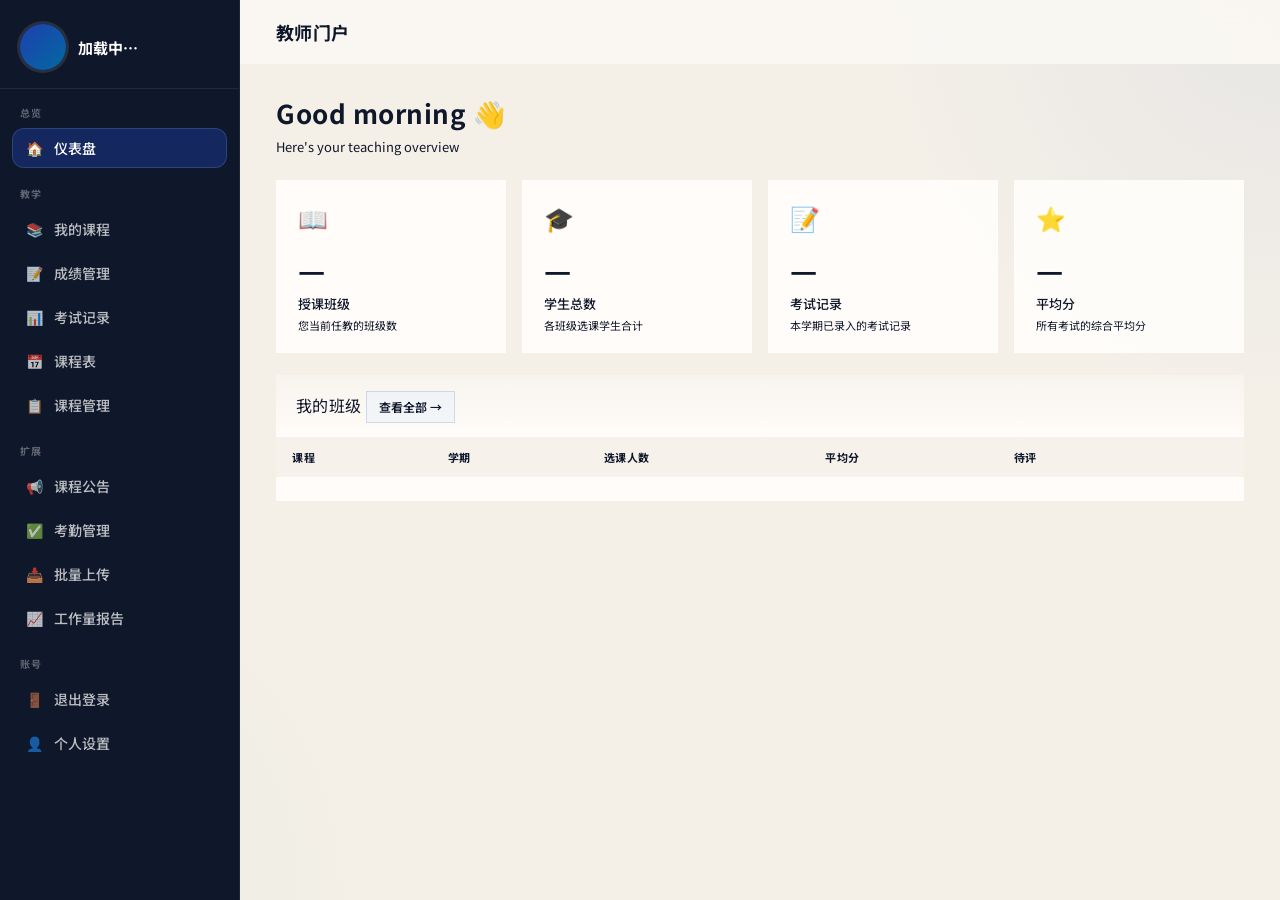
==== commit c8eeb9ce: "Add files via upload" ====
--- a/EduManage/teacher/index.html
+++ b/EduManage/teacher/index.html
@@ -625,11 +625,11 @@
               <label class="form-label">考试日期</label>
               <input type="date" class="form-input" id="biDate">
             </div>
-            <button class="btn btn-ghost btn-sm" id="biTemplateBtn" style="display:none" onclick="BatchImport.downloadTemplate()">
-              ⬇ 下载模板
-            </button>
-          </div>
-        </div>
+            <button class="btn btn-ghost btn-sm" id="biTemplateBtn" style="display:none" onclick="BatchImport.downloadTemplate()">
+              ⬇ 下载模板
+            </button>
+          </div>
+        </div>
 
         <!-- Step 2: Input -->
         <div class="card" id="biInputCard" style="display:none;margin-bottom:16px">
@@ -643,35 +643,40 @@
             <div class="batch-dropzone"
                  onclick="document.getElementById('biFileInput').click()"
                  ondragover="event.preventDefault()" ondrop="BatchImport.onFileDrop(event)">
-              <div style="font-size:32px;margin-bottom:8px">📄</div>
-              <div style="font-size:14px;font-weight:600;color:var(--text)">点击上传或拖拽 CSV 文件</div>
-              <div style="font-size:12px;color:var(--text-sec);margin-top:4px">格式：学号,成绩（支持带表头）</div>
-              <input type="file" id="biFileInput" accept=".csv,.txt" style="display:none" onchange="BatchImport.onFileChange(this)">
-            </div>
-          </div>
-          <!-- Paste pane -->
-          <div id="biPane-paste" style="display:none">
+              <div style="font-size:32px;margin-bottom:8px">📄</div>
+              <div style="font-size:14px;font-weight:600;color:var(--text)">点击上传或拖拽 CSV 文件</div>
+              <div style="font-size:12px;color:var(--text-sec);margin-top:4px">格式：学号,成绩（支持带表头；成绩范围 0-100）</div>
+              <input type="file" id="biFileInput" accept=".csv,.txt" style="display:none" onchange="BatchImport.onFileChange(this)">
+            </div>
+          </div>
+          <!-- Paste pane -->
+          <div id="biPane-paste" style="display:none">
             <div class="batch-paste-help">
-              每行一条记录，格式：<code style="background:var(--bg);padding:2px 6px;border-radius:4px">学号,成绩</code>
-            </div>
-            <textarea class="form-input" id="biPasteArea" rows="8"
-              placeholder="2021001,85&#10;2021002,92.5&#10;2021003,78"
-              style="font-family:monospace;resize:vertical"></textarea>
-            <button class="btn btn-secondary btn-sm" style="margin-top:8px" onclick="BatchImport.parsePaste()">解析数据</button>
-          </div>
-        </div>
-
-        <!-- Step 3: Preview -->
-        <div class="card" id="biPreviewCard" style="display:none">
-          <div class="card-section-title">
-            <span>第三步：确认并提交</span>
-            <span style="font-size:12px;color:var(--text-sec)" id="biPreviewSub"></span>
-          </div>
-          <div class="table-wrap">
-            <table>
-              <thead><tr><th>学号</th><th>姓名</th><th>当前成绩</th><th>新成绩</th><th>状态</th></tr></thead>
-              <tbody id="biPreviewBody"></tbody>
-            </table>
+              每行一条记录，格式：<code style="background:var(--bg);padding:2px 6px;border-radius:4px">学号,成绩</code>
+            </div>
+            <textarea class="form-input" id="biPasteArea" rows="8"
+              placeholder="2021001,85&#10;2021002,92.5&#10;2021003,78"
+              style="font-family:monospace;resize:vertical"></textarea>
+            <button class="btn btn-secondary btn-sm" style="margin-top:8px" onclick="BatchImport.parsePaste()">解析数据</button>
+          </div>
+          <div class="batch-help-box">
+            <div class="batch-help-title">导入说明</div>
+            <div class="batch-help-text">建议先下载模板，再按“学号,成绩”填写。解析后会先展示匹配结果，只有有效记录会被提交。</div>
+          </div>
+        </div>
+
+        <!-- Step 3: Preview -->
+        <div class="card" id="biPreviewCard" style="display:none">
+          <div class="card-section-title">
+            <span>第三步：确认并提交</span>
+            <span style="font-size:12px;color:var(--text-sec)" id="biPreviewSub"></span>
+          </div>
+          <div class="batch-result-summary" id="biResultSummary" style="display:none"></div>
+          <div class="table-wrap">
+            <table>
+              <thead><tr><th>学号</th><th>姓名</th><th>当前成绩</th><th>新成绩</th><th>状态</th></tr></thead>
+              <tbody id="biPreviewBody"></tbody>
+            </table>
           </div>
           <div class="batch-preview-actions">
             <button class="btn btn-secondary" onclick="BatchImport.reset()">重新输入</button>
@@ -808,12 +813,12 @@
         <input type="number" class="form-input" id="emScore" min="0" max="100" step="0.5" placeholder="如 87.5">
       </div>
     </div>
-    <div class="modal-footer">
-      <button class="btn btn-secondary" onclick="ExamModal.close()">取消</button>
-      <button class="btn btn-primary" onclick="ExamModal.save()">保存记录</button>
-    </div>
-  </div>
-</div>
+    <div class="modal-footer">
+      <button class="btn btn-secondary" onclick="ExamModal.close()">取消</button>
+      <button class="btn btn-primary" id="examModalSaveBtn" onclick="ExamModal.save()">保存记录</button>
+    </div>
+  </div>
+</div>
 
 <!-- Toast container -->
 <div class="toast-container" id="toasts"></div>
@@ -827,6 +832,8 @@
 const ANN_API      = window.teacherGetApiUrl('announcement');
 const ATT_API      = window.teacherGetApiUrl('attendance');
 const WORKLOAD_API = window.teacherGetApiUrl('workload');
+const APP_API      = window.teacherGetApiUrl('application');
+const SCHEDULE_API = window.teacherGetApiUrl('schedule');
 
 /* ═══════════════════════════════════════════════════════
    STATE
@@ -843,68 +850,119 @@
 /* ═══════════════════════════════════════════════════════
    TOAST
 ═══════════════════════════════════════════════════════ */
-const Toast = {
-  show(msg, type = 'ok') {
-    const icons = { ok: '✅', error: '❌', warn: '⚠️' };
-    const el = document.createElement('div');
-    el.className = `toast${type === 'error' ? ' error' : type === 'warn' ? ' warn' : ''}`;
-    el.innerHTML = `<span>${icons[type] || '✅'}</span><span>${msg}</span>`;
-    document.getElementById('toasts').appendChild(el);
-    setTimeout(() => el.remove(), 3200);
-  },
-};
+const Toast = {
+  show(msg, type = 'ok') {
+    const icons = { ok: '✅', error: '❌', warn: '⚠️' };
+    const el = document.createElement('div');
+    el.className = `toast${type === 'error' ? ' error' : type === 'warn' ? ' warn' : ''}`;
+    el.innerHTML = `<span>${icons[type] || '✅'}</span><span>${escHtml(msg || '')}</span>`;
+    document.getElementById('toasts').appendChild(el);
+    setTimeout(() => el.remove(), 3200);
+  },
+};
 
 /* ═══════════════════════════════════════════════════════
    UTILS
 ═══════════════════════════════════════════════════════ */
-function escHtml(s) {
-  return String(s ?? '').replace(/&/g,'&amp;').replace(/</g,'&lt;').replace(/>/g,'&gt;').replace(/"/g,'&quot;').replace(/'/g,'&#39;');
-}
-
-/* ═══════════════════════════════════════════════════════
-   API HELPERS
-═══════════════════════════════════════════════════════ */
-async function apiFetch(action, options = {}) {
-  const url = `${API}?action=${action}`;
-  const res  = await fetch(url, { headers: { 'Content-Type': 'application/json' }, ...options });
-  const json = await res.json();
-  if (!json.ok) throw new Error(json.error || 'API error');
-  return json.data;
-}
-
-async function apiGet(action, params = {}) {
-  const qs = new URLSearchParams({ action, ...params }).toString();
-  const res = await fetch(`${API}?${qs}`);
-  const json = await res.json();
-  if (!json.ok) throw new Error(json.error || 'API error');
-  return json.data;
-}
-
-async function apiPost(action, body) {
-  const res  = await fetch(`${API}?action=${action}`, {
-    method: 'POST',
-    headers: { 'Content-Type': 'application/json' },
-    body: JSON.stringify(body),
-  });
-  const json = await res.json();
-  if (!json.ok) throw new Error(json.error || 'API error');
-  return json.data;
-}
+function escHtml(s) {
+  return String(s ?? '').replace(/&/g,'&amp;').replace(/</g,'&lt;').replace(/>/g,'&gt;').replace(/"/g,'&quot;').replace(/'/g,'&#39;');
+}
+
+function messageOf(payload, fallback = '请求失败') {
+  if (!payload) return fallback;
+  return payload.message || payload.msg || payload.error || fallback;
+}
+
+function teacherBootIdentity() {
+  return window.TEACHER_BOOT || {};
+}
+
+function initialsOf(name) {
+  const label = String(name || '教师用户').trim();
+  if (!label) return '教';
+  return label.split(/\s+/).map(w => (w || '')[0]).join('').toUpperCase().slice(0, 2) || label.slice(0, 1);
+}
+
+function setBusyState(button, busy, loadingText) {
+  if (!button) return;
+  if (!button.dataset.originalText) {
+    button.dataset.originalText = button.innerHTML;
+  }
+  button.disabled = !!busy;
+  button.classList.toggle('is-busy', !!busy);
+  button.innerHTML = busy
+    ? escHtml(loadingText || button.dataset.loadingText || '处理中...')
+    : button.dataset.originalText;
+}
+
+/* ═══════════════════════════════════════════════════════
+   API HELPERS
+═══════════════════════════════════════════════════════ */
+async function parseResponseJson(res, fallback = '请求失败') {
+  const json = await res.json().catch(() => null);
+  if (!res.ok || !json || json.ok === false) {
+    throw new Error(messageOf(json, fallback));
+  }
+  return json;
+}
+
+async function apiFetch(action, options = {}) {
+  const url = `${API}?action=${action}`;
+  const res  = await fetch(url, { headers: { 'Content-Type': 'application/json' }, ...options });
+  const json = await parseResponseJson(res, '接口请求失败');
+  return json.data;
+}
+
+async function apiGet(action, params = {}) {
+  const qs = new URLSearchParams({ action, ...params }).toString();
+  const res = await fetch(`${API}?${qs}`);
+  const json = await parseResponseJson(res, '接口请求失败');
+  return json.data;
+}
+
+async function apiPost(action, body) {
+  const res  = await fetch(`${API}?action=${action}`, {
+    method: 'POST',
+    headers: { 'Content-Type': 'application/json' },
+    body: JSON.stringify(body),
+  });
+  const json = await parseResponseJson(res, '接口请求失败');
+  return json.data;
+}
+
+async function appApiGet(action) {
+  const res = await fetch(`${APP_API}?action=${action}`);
+  const json = await parseResponseJson(res, '请求失败');
+  return json.data;
+}
+
+async function appApiPost(action, body) {
+  const res = await fetch(`${APP_API}?action=${action}`, {
+    method: 'POST',
+    headers: { 'Content-Type': 'application/json' },
+    body: JSON.stringify(body),
+  });
+  const json = await parseResponseJson(res, '提交失败');
+  return json.data;
+}
 
 /* ═══════════════════════════════════════════════════════
    MODAL
 ═══════════════════════════════════════════════════════ */
-const Modal = {
-  open(title, body, footer = '') {
-    document.getElementById('modalTitle').textContent = title;
-    document.getElementById('modalBody').innerHTML   = body;
-    document.getElementById('modalFooter').innerHTML = footer;
-    document.getElementById('modalOverlay').classList.add('open');
-  },
-  close() {
-    document.getElementById('modalOverlay').classList.remove('open');
-  },
-};
+const Modal = {
+  open(title, body, footer = '') {
+    document.getElementById('modalTitle').textContent = title;
+    document.getElementById('modalBody').innerHTML   = body;
+    document.getElementById('modalFooter').innerHTML = footer;
+    document.getElementById('modalOverlay').classList.add('open');
+  },
+  primaryButton() {
+    return document.querySelector('#modalFooter .btn-primary, #modalFooter .btn-danger');
+  },
+  close() {
+    document.getElementById('modalOverlay').classList.remove('open');
+  },
+};
 
 /* ═══════════════════════════════════════════════════════
    NAV
@@ -1318,7 +1376,7 @@
             </div>
           </td>
         </tr>
-      `).join('') || '<tr><td colspan="8"><div class="empty-state">No students</div></td></tr>';
+      `).join('') || '<tr><td colspan="8"><div class="empty-state">暂无学生名单</div></td></tr>';
 
     } catch(e) {
       Toast.show(e.message, 'error');
@@ -1631,19 +1689,23 @@
     );
   },
 
-  async _submitPublish(sectionId) {
-    const exam_type = document.getElementById('peType').value;
-    const exam_date = document.getElementById('peDate').value;
-    if (!exam_date) { Toast.show('请选择考试日期', 'warn'); return; }
-    Modal.close();
-    try {
-      await apiPost('publish_exam', { section_id: sectionId, exam_type, exam_date });
-      Toast.show('考试已发布');
-      await ExamEvents.load(sectionId);
-    } catch(e) {
-      Toast.show(e.message, 'error');
-    }
-  },
+  async _submitPublish(sectionId) {
+    const submitBtn = Modal.primaryButton();
+    const exam_type = document.getElementById('peType').value;
+    const exam_date = document.getElementById('peDate').value;
+    if (!exam_date) { Toast.show('请选择考试日期', 'warn'); return; }
+    setBusyState(submitBtn, true, '发布中...');
+    try {
+      await apiPost('publish_exam', { section_id: sectionId, exam_type, exam_date });
+      Modal.close();
+      Toast.show('考试已发布');
+      await ExamEvents.load(sectionId);
+    } catch(e) {
+      Toast.show(e.message, 'error');
+    } finally {
+      setBusyState(submitBtn, false);
+    }
+  },
 
   cancel(sectionId, examType, examDate) {
     Modal.open(
@@ -1802,21 +1864,24 @@
     document.getElementById('examModalOverlay').classList.remove('open');
   },
 
-  async save() {
-    const studentId = +document.getElementById('emStudent').value;
-    const examType  = document.getElementById('emType').value;
-    const score     = document.getElementById('emScore').value;
-    const examDate  = document.getElementById('emDate').value;
-
-    if (!studentId)  { Toast.show('请选择学生', 'warn'); return; }
-    if (!score)      { Toast.show('请输入成绩', 'warn'); return; }
-    if (+score < 0 || +score > 100) { Toast.show('成绩必须在0–100之间', 'warn'); return; }
-
-    try {
-      await apiPost('save_exam', {
-        student_id: studentId,
-        section_id: State.currentSectionId,
-        exam_type:  examType,
+  async save() {
+    const saveBtn = document.getElementById('examModalSaveBtn');
+    const studentId = +document.getElementById('emStudent').value;
+    const examType  = document.getElementById('emType').value;
+    const score     = document.getElementById('emScore').value;
+    const examDate  = document.getElementById('emDate').value;
+
+    if (!studentId)  { Toast.show('请选择学生', 'warn'); return; }
+    if (!score)      { Toast.show('请输入成绩', 'warn'); return; }
+    if (!examDate)   { Toast.show('请选择考试日期', 'warn'); return; }
+    if (+score < 0 || +score > 100) { Toast.show('成绩必须在0–100之间', 'warn'); return; }
+
+    setBusyState(saveBtn, true, '保存中...');
+    try {
+      await apiPost('save_exam', {
+        student_id: studentId,
+        section_id: State.currentSectionId,
+        exam_type:  examType,
         score:      +score,
         exam_date:  examDate,
       });
@@ -1825,64 +1890,119 @@
 
       // Refresh whatever view is active
       const activeView = document.querySelector('.view.active');
-      if (activeView?.id === 'view-exams')     Exams.loadSection(State.currentSectionId);
-      if (activeView?.id === 'view-grades')    Grades.loadSection(State.currentSectionId);
-      if (activeView?.id === 'view-section-detail') Courses.openSection(State.currentSectionId);
-    } catch(e) {
-      Toast.show(e.message, 'error');
-    }
-  },
+      if (activeView?.id === 'view-exams')     Exams.loadSection(State.currentSectionId);
+      if (activeView?.id === 'view-grades')    Grades.loadSection(State.currentSectionId);
+      if (activeView?.id === 'view-section-detail') Courses.openSection(State.currentSectionId);
+    } catch(e) {
+      Toast.show(e.message, 'error');
+    } finally {
+      setBusyState(saveBtn, false);
+    }
+  },
 };
 
 /* ═══════════════════════════════════════════════════════
    PROFILE
 ═══════════════════════════════════════════════════════ */
-const Profile = {
-  async load() {
-    try {
-      const p = await apiGet('get_profile');
-      State.profile = p;
-      this._render(p);
-    } catch(e) {
-      Toast.show(e.message, 'error');
-    }
-  },
-
-  _render(p) {
-    // Sidebar
-    document.getElementById('sidebarName').textContent = p.name;
-    document.getElementById('sidebarRole').textContent = `${p.title || '教师'} · ${p.dept_code}`;
-
-    // Sidebar avatar
-    const sa = document.getElementById('sidebarAvatar');
-    if (p.avatar_url) {
-      sa.innerHTML = `<img src="${p.avatar_url}" alt="${p.name}">`;
-    } else {
-      sa.textContent = p.name.split(' ').map(w=>w[0]).join('').toUpperCase().slice(0,2);
-    }
-
-    // Profile card
-    const pa = document.getElementById('profileAvatar');
-    if (p.avatar_url) {
-      pa.innerHTML = `<img src="${p.avatar_url}" alt="${p.name}">`;
-    } else {
-      pa.textContent = p.name.split(' ').map(w=>w[0]).join('').toUpperCase().slice(0,2);
-    }
-    document.getElementById('profileName').textContent   = p.name;
-    document.getElementById('profileTitle').textContent  = p.title || '教师';
-    document.getElementById('profileEmail').textContent  = p.email;
-    document.getElementById('profileDept').textContent   = `${p.dept_name} (${p.dept_code})`;
-    document.getElementById('profileJoined').textContent = fmtDate(p.created_at);
-
-    // Form
-    document.getElementById('editName').value   = p.name;
-    document.getElementById('editPhone').value  = p.phone || '';
-    document.getElementById('editGender').value = p.gender || 'other';
-
-    // Titlebar
-    document.getElementById('titlebarInfo').textContent = `${p.dept_name}`;
-    document.getElementById('dashGreeting').textContent = `${getTimeOfDay()}，${p.name} 👋`;
-  },
+const Profile = {
+  renderBoot() {
+    this._renderBootIdentity();
+  },
+
+  async load() {
+    try {
+      const p = await apiGet('get_profile');
+      State.profile = p;
+      this._render(p);
+    } catch(e) {
+      this._renderBootIdentity();
+      Toast.show(e.message, 'error');
+    }
+  },
+
+  _render(p) {
+    const boot = teacherBootIdentity();
+    const name = p.name || boot.user_name || boot.user_email || '教师用户';
+    const title = p.title || '教师';
+    const deptName = p.dept_name || '';
+    const deptCode = p.dept_code || '';
+    const sidebarRole = deptCode ? `${title} · ${deptCode}` : title;
+    const email = p.email || boot.user_email || '—';
+    const deptText = deptName
+      ? `${deptName}${deptCode ? ` (${deptCode})` : ''}`
+      : '未设置院系';
+
+    // Sidebar
+    document.getElementById('sidebarName').textContent = name;
+    document.getElementById('sidebarRole').textContent = sidebarRole;
+
+    // Sidebar avatar
+    const sa = document.getElementById('sidebarAvatar');
+    if (p.avatar_url) {
+      sa.innerHTML = `<img src="${p.avatar_url}" alt="${name}">`;
+    } else {
+      sa.textContent = initialsOf(name);
+    }
+
+    // Profile card
+    const pa = document.getElementById('profileAvatar');
+    if (p.avatar_url) {
+      pa.innerHTML = `<img src="${p.avatar_url}" alt="${name}">`;
+    } else {
+      pa.textContent = initialsOf(name);
+    }
+    document.getElementById('profileName').textContent   = name;
+    document.getElementById('profileTitle').textContent  = title;
+    document.getElementById('profileEmail').textContent  = email;
+    document.getElementById('profileDept').textContent   = deptText;
+    document.getElementById('profileJoined').textContent = fmtDate(p.created_at);
+
+    // Form
+    document.getElementById('editName').value   = name;
+    document.getElementById('editPhone').value  = p.phone || '';
+    document.getElementById('editGender').value = p.gender || 'other';
+
+    // Titlebar
+    document.getElementById('titlebarInfo').textContent = deptName || title;
+    document.getElementById('dashGreeting').textContent = `${getTimeOfDay()}，${name} 👋`;
+  },
+
+  _renderBootIdentity() {
+    const boot = teacherBootIdentity();
+    const name = boot.user_name || boot.user_email || '教师用户';
+    const title = boot.title || '教师';
+    const deptName = boot.dept_name || '';
+    const deptCode = boot.dept_code || '';
+    const roleText = deptCode ? `${title} · ${deptCode}` : title;
+    const deptText = deptName
+      ? `${deptName}${deptCode ? ` (${deptCode})` : ''}`
+      : '未设置院系';
+    const avatarUrl = boot.avatar_url || '';
+    const sidebarAvatar = document.getElementById('sidebarAvatar');
+    const profileAvatar = document.getElementById('profileAvatar');
+    const avatarAlt = escHtml(name);
+    const avatarInitials = escHtml(initialsOf(name));
+
+    document.getElementById('sidebarName').textContent = name;
+    document.getElementById('sidebarRole').textContent = roleText;
+    if (avatarUrl) {
+      sidebarAvatar.innerHTML = `<img src="${avatarUrl}" alt="${avatarAlt}" onerror="this.parentNode.textContent='${avatarInitials}'">`;
+      profileAvatar.innerHTML = `<img src="${avatarUrl}" alt="${avatarAlt}" onerror="this.parentNode.textContent='${avatarInitials}'">`;
+    } else {
+      sidebarAvatar.textContent = initialsOf(name);
+      profileAvatar.textContent = initialsOf(name);
+    }
+    document.getElementById('profileName').textContent = name;
+    document.getElementById('profileTitle').textContent = title;
+    document.getElementById('profileEmail').textContent = boot.user_email || '—';
+    document.getElementById('profileDept').textContent = deptText;
+    document.getElementById('profileJoined').textContent = '—';
+    document.getElementById('editName').value = name;
+    document.getElementById('editPhone').value = '';
+    document.getElementById('editGender').value = 'other';
+    document.getElementById('titlebarInfo').textContent = deptName || title;
+    document.getElementById('dashGreeting').textContent = `${getTimeOfDay()}，${name} 👋`;
+  },
 
   async save() {
     const name   = document.getElementById('editName').value.trim();
@@ -1973,10 +2093,8 @@
 /* ═══════════════════════════════════════════════════════
    SCHEDULE
 ═══════════════════════════════════════════════════════ */
-const SCHEDULE_API = _BASE + 'api/schedule.php';
-
-// Colour palette: cycles by (section_id % 6)
-const TT_COLORS = ['tt-c0','tt-c1','tt-c2','tt-c3','tt-c4','tt-c5'];
+// Colour palette: cycles by (section_id % 6)
+const TT_COLORS = ['tt-c0','tt-c1','tt-c2','tt-c3','tt-c4','tt-c5'];
 
 // Display window: 08:00 – 21:30
 const TT_START_MIN = 8 * 60;   // 480
@@ -2268,16 +2386,13 @@
   },
 
   // ── Available Courses ──────────────────────────────
-  async loadCourses() {
-    const el = document.getElementById('coursesList');
-    el.innerHTML = '<div class="spinner"></div>';
-    try {
-      const res = await fetch(_BASE + 'api/application.php?action=get_courses_to_apply');
-      const json = await res.json();
-      if (!json.ok) { el.innerHTML = '<p style="color:var(--red);padding:20px">加载失败</p>'; return; }
-      const rows = json.data;
-      if (!rows.length) { el.innerHTML = '<div style="text-align:center;padding:48px;color:var(--text-ter)">暂无可申请的课程</div>'; return; }
-      el.innerHTML = rows.map(c => {
+  async loadCourses() {
+    const el = document.getElementById('coursesList');
+    el.innerHTML = '<div class="spinner"></div>';
+    try {
+      const rows = await appApiGet('get_courses_to_apply');
+      if (!rows.length) { el.innerHTML = '<div style="text-align:center;padding:48px;color:var(--text-ter)">暂无可申请的课程</div>'; return; }
+      el.innerHTML = rows.map(c => {
         // Helper: sanitize possibly-missing or literal-'undefined' values
         const safe = v => (v === undefined || v === null || v === 'undefined') ? '' : v;
         const escapeHtmlLocal = s => { if (s === null || s === undefined) return ''; return String(s).replace(/[&<>"']/g, ch => ({'&':'&amp;','<':'&lt;','>':'&gt;','"':'&quot;',"'":'&#39;'}[ch])); };
@@ -2306,25 +2421,24 @@
           ${btn}
         </div>`;
       }).join('');
-    } catch(e) { el.innerHTML = '<p style="color:var(--red);padding:20px">网络错误</p>'; }
-  },
+    } catch(e) { el.innerHTML = `<p style="color:var(--red);padding:20px">${escHtml(e.message || '数据加载失败，请稍后重试')}</p>`; }
+  },
 
   // ── Teaching Overview ──────────────────────────────
   async loadOverview() {
     document.getElementById('overviewBody').innerHTML = '<tr><td colspan="7" style="text-align:center;padding:32px"><div class="spinner"></div></td></tr>';
     document.getElementById('enrollStatsBody').innerHTML = '<tr><td colspan="4" style="text-align:center;padding:24px;color:var(--text-ter)">Loading…</td></tr>';
     try {
-      const [ovRes, stRes] = await Promise.all([
-        fetch(_BASE + 'api/application.php?action=get_teaching_overview'),
-        fetch(_BASE + 'api/application.php?action=get_enrollment_stats'),
-      ]);
-      const [ovJson, stJson] = await Promise.all([ovRes.json(), stRes.json()]);
-
-      if (ovJson.ok && ovJson.data.length) {
-        document.getElementById('overviewBody').innerHTML = ovJson.data.map(r => {
-          const pct = parseFloat(r.fill_pct ?? 0);
-          const barW = Math.round(Math.min(pct, 100));
-          const bar = `<span class="enroll-bar" style="width:${barW}px"></span>`;
+      const [overviewRows, statRows] = await Promise.all([
+        appApiGet('get_teaching_overview'),
+        appApiGet('get_enrollment_stats'),
+      ]);
+
+      if (overviewRows.length) {
+        document.getElementById('overviewBody').innerHTML = overviewRows.map(r => {
+          const pct = parseFloat(r.fill_pct ?? 0);
+          const barW = Math.round(Math.min(pct, 100));
+          const bar = `<span class="enroll-bar" style="width:${barW}px"></span>`;
           return `<tr style="cursor:pointer" onclick="Courses.openSection(${r.section_id})">
             <td><strong>${r.course_name}</strong></td>
             <td>${r.semester} ${r.year}</td>
@@ -2338,12 +2452,12 @@
             </td>
           </tr>`;
         }).join('');
-      } else {
-        document.getElementById('overviewBody').innerHTML = '<tr><td colspan="7" style="text-align:center;padding:32px;color:var(--text-ter)">暂无教学任务</td></tr>';
-      }
+      } else {
+        document.getElementById('overviewBody').innerHTML = '<tr><td colspan="7" style="text-align:center;padding:32px;color:var(--text-ter)">暂无教学任务</td></tr>';
+      }
 
-      if (stJson.ok && stJson.data.length) {
-        document.getElementById('enrollStatsBody').innerHTML = stJson.data.map(r => `<tr>
+      if (statRows.length) {
+        document.getElementById('enrollStatsBody').innerHTML = statRows.map(r => `<tr>
           <td>${r.course_name}</td>
           <td>${r.semester} ${r.year}</td>
           <td><span class="status-pill pill-enrolled">${r.enrolled_count ?? 0}</span></td>
@@ -2353,22 +2467,20 @@
         document.getElementById('enrollStatsBody').innerHTML = '<tr><td colspan="4" style="text-align:center;padding:24px;color:var(--text-ter)">暂无数据</td></tr>';
       }
     } catch(e) {
-      document.getElementById('overviewBody').innerHTML = '<tr><td colspan="7" style="color:var(--red);padding:20px">Network error</td></tr>';
+      document.getElementById('overviewBody').innerHTML = `<tr><td colspan="7" style="color:var(--red);padding:20px">${escHtml(e.message || '数据加载失败，请稍后重试')}</td></tr>`;
+      document.getElementById('enrollStatsBody').innerHTML = '<tr><td colspan="4" style="text-align:center;padding:24px;color:var(--text-ter)">暂无数据</td></tr>';
     }
   },
 
   // ── My Advisees ────────────────────────────────────
   async loadAdvisees() {
-    const el = document.getElementById('adviseesList');
-    el.innerHTML = '<div class="spinner"></div>';
-    try {
-      const res = await fetch(_BASE + 'api/application.php?action=get_advisor_students');
-      const json = await res.json();
-      if (!json.ok) { el.innerHTML = '<p style="color:var(--red);padding:20px">加载失败</p>'; return; }
-      const rows = json.data;
-      if (!rows.length) {
-        el.innerHTML = '<div style="text-align:center;padding:48px;color:var(--text-ter)">暂无指导学生</div>';
-        return;
+    const el = document.getElementById('adviseesList');
+    el.innerHTML = '<div class="spinner"></div>';
+    try {
+      const rows = await appApiGet('get_advisor_students');
+      if (!rows.length) {
+        el.innerHTML = '<div style="text-align:center;padding:48px;color:var(--text-ter)">暂无指导学生</div>';
+        return;
       }
       el.innerHTML = rows.map(r => {
         const gpa = parseFloat(r.gpa ?? 0).toFixed(2);
@@ -2379,10 +2491,10 @@
             <div style="font-size:12px;color:var(--text-sec)">${r.student_no} · ${r.dept_name ?? ''}</div>
             <div style="font-size:12px;color:var(--text-ter)">GPA排名：#${r.gpa_rank ?? '—'}</div>
           </div>
-        </div>`;
-      }).join('');
-    } catch(e) { el.innerHTML = '<p style="color:var(--red);padding:20px">网络错误</p>'; }
-  },
+        </div>`;
+      }).join('');
+    } catch(e) { el.innerHTML = `<p style="color:var(--red);padding:20px">${escHtml(e.message || '数据加载失败，请稍后重试')}</p>`; }
+  },
 
   // ── Apply to Teach Modal ───────────────────────────
   openApplyModal(course_id, course_name) {
@@ -2421,38 +2533,56 @@
     );
   },
 
-  async submitApply(course_id) {
-    const semester = document.getElementById('applySemSel').value;
-    const year = parseInt(document.getElementById('applyYearInp').value);
-    const capacity = parseInt(document.getElementById('applyCapInp').value) || null;
-    const enrollment_start = document.getElementById('applyStartInp').value || null;
-    const enrollment_end   = document.getElementById('applyEndInp').value   || null;
-    if (!year || year < 2020) { alert('年份无效'); return; }
-    try {
-      const res = await fetch(_BASE + 'api/application.php?action=apply_to_teach', {
-        method: 'POST', headers: {'Content-Type':'application/json'},
-        body: JSON.stringify({course_id, semester, year, capacity, enrollment_start, enrollment_end})
-      });
-      const json = await res.json();
-      if (!json.ok) { alert('错误：' + json.error); return; }
-      Modal.close();
-      await this.loadCourses();
-    } catch(e) { alert('网络错误'); }
-  },
-
-  // ── Remove Teaching ────────────────────────────────
-  async removeTeaching(section_id) {
-    if (!confirm('确定从该班级中移除自己？（若已有考试记录则无法移除）')) return;
-    try {
-      const res = await fetch(_BASE + 'api/application.php?action=remove_teaching', {
-        method: 'POST', headers: {'Content-Type':'application/json'},
-        body: JSON.stringify({section_id})
-      });
-      const json = await res.json();
-      if (!json.ok) { alert('错误：' + json.error); return; }
-      await this.loadOverview();
-    } catch(e) { alert('网络错误'); }
-  },
+  async submitApply(course_id) {
+    const submitBtn = Modal.primaryButton();
+    const semester = document.getElementById('applySemSel').value;
+    const year = parseInt(document.getElementById('applyYearInp').value);
+    const capacity = parseInt(document.getElementById('applyCapInp').value) || null;
+    const enrollment_start = document.getElementById('applyStartInp').value || null;
+    const enrollment_end   = document.getElementById('applyEndInp').value   || null;
+    if (!year || year < 2020) { Toast.show('年份无效，请填写 2020 年之后的学年', 'warn'); return; }
+    if (capacity !== null && capacity <= 0) { Toast.show('容量必须大于 0', 'warn'); return; }
+    if (enrollment_start && enrollment_end && enrollment_start > enrollment_end) {
+      Toast.show('选课开始时间不能晚于结束时间', 'warn');
+      return;
+    }
+    setBusyState(submitBtn, true, '提交中...');
+    try {
+      await appApiPost('apply_to_teach', {course_id, semester, year, capacity, enrollment_start, enrollment_end});
+      Modal.close();
+      Toast.show('授课申请已提交');
+      await this.loadCourses();
+    } catch(e) {
+      Toast.show(e.message, 'error');
+    } finally {
+      setBusyState(submitBtn, false);
+    }
+  },
+
+  // ── Remove Teaching ────────────────────────────────
+  removeTeaching(section_id) {
+    Modal.open(
+      '移除任教',
+      '<p style="color:var(--text-sec);font-size:14px;line-height:1.7">确定从该班级中移除自己吗？<br>若该班级已有考试记录，系统会拒绝本次移除。</p>',
+      `<button class="btn btn-secondary" onclick="Modal.close()">取消</button>
+       <button class="btn btn-danger" onclick="Applications._confirmRemoveTeaching(${section_id})">确认移除</button>`
+    );
+  },
+
+  async _confirmRemoveTeaching(section_id) {
+    const submitBtn = Modal.primaryButton();
+    setBusyState(submitBtn, true, '处理中...');
+    try {
+      await appApiPost('remove_teaching', {section_id});
+      Modal.close();
+      Toast.show('已从该班级移除任教关系');
+      await this.loadOverview();
+    } catch(e) {
+      Toast.show(e.message, 'error');
+    } finally {
+      setBusyState(submitBtn, false);
+    }
+  },
 
   // ── Update Section Info Modal ──────────────────────
   openUpdateModal(section_id, capacity, enrollment_start, enrollment_end) {
@@ -2479,21 +2609,28 @@
     );
   },
 
-  async submitUpdate(section_id) {
-    const capacity = parseInt(document.getElementById('updCapInp').value) || null;
-    const enrollment_start = document.getElementById('updStartInp').value || null;
-    const enrollment_end   = document.getElementById('updEndInp').value   || null;
-    try {
-      const res = await fetch(_BASE + 'api/application.php?action=update_section_info', {
-        method: 'POST', headers: {'Content-Type':'application/json'},
-        body: JSON.stringify({section_id, capacity, enrollment_start, enrollment_end})
-      });
-      const json = await res.json();
-      if (!json.ok) { alert('错误：' + json.error); return; }
-      Modal.close();
-      await this.loadOverview();
-    } catch(e) { alert('网络错误'); }
-  },
+  async submitUpdate(section_id) {
+    const submitBtn = Modal.primaryButton();
+    const capacity = parseInt(document.getElementById('updCapInp').value) || null;
+    const enrollment_start = document.getElementById('updStartInp').value || null;
+    const enrollment_end   = document.getElementById('updEndInp').value   || null;
+    if (capacity !== null && capacity <= 0) { Toast.show('容量必须大于 0', 'warn'); return; }
+    if (enrollment_start && enrollment_end && enrollment_start > enrollment_end) {
+      Toast.show('选课开始时间不能晚于结束时间', 'warn');
+      return;
+    }
+    setBusyState(submitBtn, true, '保存中...');
+    try {
+      await appApiPost('update_section_info', {section_id, capacity, enrollment_start, enrollment_end});
+      Modal.close();
+      Toast.show('班级信息已更新');
+      await this.loadOverview();
+    } catch(e) {
+      Toast.show(e.message, 'error');
+    } finally {
+      setBusyState(submitBtn, false);
+    }
+  },
 };
 
 /* ═══════════════════════════════════════════════════════
@@ -2730,27 +2867,29 @@
     );
   },
 
-  async _submitPost() {
-    const section_id = +(document.getElementById('mAnnSection').value);
-    const title      = document.getElementById('mAnnTitle').value.trim();
-    const content    = document.getElementById('mAnnContent').value.trim();
-    const is_pinned  = document.getElementById('mAnnPin').checked ? 1 : 0;
-    if (!section_id) { Toast.show('请选择班级', 'warn'); return; }
-    if (!title)      { Toast.show('请输入标题', 'warn'); return; }
-    if (!content)    { Toast.show('请输入内容', 'warn'); return; }
-
-    try {
-      const res  = await fetch(`${ANN_API}?action=post_announcement`, {
-        method: 'POST', headers: { 'Content-Type': 'application/json' },
-        body: JSON.stringify({ section_id, title, content, is_pinned }),
-      });
-      const json = await res.json();
-      if (!json.ok) throw new Error(json.error);
-      Toast.show('公告已发布');
-      Modal.close();
-      this.load();
-    } catch(e) { Toast.show(e.message, 'error'); }
-  },
+  async _submitPost() {
+    const submitBtn = Modal.primaryButton();
+    const section_id = +(document.getElementById('mAnnSection').value);
+    const title      = document.getElementById('mAnnTitle').value.trim();
+    const content    = document.getElementById('mAnnContent').value.trim();
+    const is_pinned  = document.getElementById('mAnnPin').checked ? 1 : 0;
+    if (!section_id) { Toast.show('请选择班级', 'warn'); return; }
+    if (!title)      { Toast.show('请输入标题', 'warn'); return; }
+    if (!content)    { Toast.show('请输入内容', 'warn'); return; }
+
+    setBusyState(submitBtn, true, '发布中...');
+    try {
+      const res  = await fetch(`${ANN_API}?action=post_announcement`, {
+        method: 'POST', headers: { 'Content-Type': 'application/json' },
+        body: JSON.stringify({ section_id, title, content, is_pinned }),
+      });
+      await parseResponseJson(res, '公告发布失败');
+      Toast.show('公告已发布');
+      Modal.close();
+      this.load();
+    } catch(e) { Toast.show(e.message, 'error'); }
+    finally { setBusyState(submitBtn, false); }
+  },
 
   openEditModal(annId, title, content) {
     Modal.open('✏️ 编辑公告', `
@@ -2769,22 +2908,24 @@
     document.getElementById('mEditContent').value = content;
   },
 
-  async _submitEdit(annId) {
-    const title   = document.getElementById('mEditTitle').value.trim();
-    const content = document.getElementById('mEditContent').value.trim();
-    if (!title || !content) { Toast.show('标题和内容不能为空', 'warn'); return; }
-    try {
-      const res  = await fetch(`${ANN_API}?action=update_announcement`, {
-        method: 'POST', headers: { 'Content-Type': 'application/json' },
-        body: JSON.stringify({ announcement_id: annId, title, content }),
-      });
-      const json = await res.json();
-      if (!json.ok) throw new Error(json.error);
-      Toast.show('公告已更新');
-      Modal.close();
-      this.load();
-    } catch(e) { Toast.show(e.message, 'error'); }
-  },
+  async _submitEdit(annId) {
+    const submitBtn = Modal.primaryButton();
+    const title   = document.getElementById('mEditTitle').value.trim();
+    const content = document.getElementById('mEditContent').value.trim();
+    if (!title || !content) { Toast.show('标题和内容不能为空', 'warn'); return; }
+    setBusyState(submitBtn, true, '保存中...');
+    try {
+      const res  = await fetch(`${ANN_API}?action=update_announcement`, {
+        method: 'POST', headers: { 'Content-Type': 'application/json' },
+        body: JSON.stringify({ announcement_id: annId, title, content }),
+      });
+      await parseResponseJson(res, '公告更新失败');
+      Toast.show('公告已更新');
+      Modal.close();
+      this.load();
+    } catch(e) { Toast.show(e.message, 'error'); }
+    finally { setBusyState(submitBtn, false); }
+  },
 
   async togglePin(annId, currentPin) {
     const pin = currentPin ? 0 : 1;
@@ -3083,13 +3224,14 @@
     }
   },
 
-  async onSectionChange() {
-    const sid = +document.getElementById('biSection').value;
-    this._students = []; this._matched = [];
-    document.getElementById('biInputCard').style.display   = 'none';
-    document.getElementById('biPreviewCard').style.display = 'none';
-    document.getElementById('biTemplateBtn').style.display = 'none';
-    if (!sid) { document.getElementById('biEmpty').style.display = ''; return; }
+  async onSectionChange() {
+    const sid = +document.getElementById('biSection').value;
+    this._students = []; this._matched = [];
+    document.getElementById('biInputCard').style.display   = 'none';
+    document.getElementById('biPreviewCard').style.display = 'none';
+    document.getElementById('biTemplateBtn').style.display = 'none';
+    document.getElementById('biResultSummary').style.display = 'none';
+    if (!sid) { document.getElementById('biEmpty').style.display = ''; return; }
 
     try {
       const students = await apiGet('get_section_students', { section_id: sid });
@@ -3189,14 +3331,15 @@
     });
   },
 
-  _renderPreview() {
-    const valid   = this._matched.filter(r => r.valid).length;
-    const invalid = this._matched.length - valid;
-    document.getElementById('biPreviewSub').textContent =
-      `共 ${this._matched.length} 条 · 有效 ${valid} · 无效 ${invalid}`;
-
-    document.getElementById('biPreviewBody').innerHTML = this._matched.map(r => `
-      <tr style="${r.valid ? '' : 'opacity:0.5'}">
+  _renderPreview() {
+    const valid   = this._matched.filter(r => r.valid).length;
+    const invalid = this._matched.length - valid;
+    document.getElementById('biPreviewSub').textContent =
+      `共 ${this._matched.length} 条 · 有效 ${valid} · 无效 ${invalid}`;
+    document.getElementById('biResultSummary').style.display = 'none';
+
+    document.getElementById('biPreviewBody').innerHTML = this._matched.map(r => `
+      <tr style="${r.valid ? '' : 'opacity:0.5'}">
         <td style="font-family:monospace;font-size:12px">${r.student_no}</td>
         <td style="font-size:13px">${r.student_name}</td>
         <td style="text-align:center">${r.current_score !== null ? (+r.current_score).toFixed(1) : '<span style="color:var(--text-ter)">—</span>'}</td>
@@ -3211,14 +3354,40 @@
       </tr>
     `).join('');
 
-    document.getElementById('biPreviewCard').style.display = this._matched.length ? '' : 'none';
-    if (valid === 0 && this._matched.length > 0) Toast.show('没有有效记录，请检查格式', 'warn');
-  },
-
-  async submit() {
-    const sectionId = +document.getElementById('biSection').value;
-    const examType  = document.getElementById('biType').value;
-    const examDate  = document.getElementById('biDate').value;
+    document.getElementById('biPreviewCard').style.display = this._matched.length ? '' : 'none';
+    if (valid === 0 && this._matched.length > 0) Toast.show('没有有效记录，请检查格式', 'warn');
+  },
+
+  _renderResultSummary(payload) {
+    const box = document.getElementById('biResultSummary');
+    if (!box || !payload) return;
+    const saved = Number(payload.saved || 0);
+    const skipped = Number(payload.skipped || 0);
+    const attempted = Number(payload.attempted || (saved + skipped));
+    box.innerHTML = `
+      <div class="batch-summary-grid">
+        <div class="batch-summary-card">
+          <div class="batch-summary-label">提交记录</div>
+          <div class="batch-summary-value">${attempted}</div>
+        </div>
+        <div class="batch-summary-card is-ok">
+          <div class="batch-summary-label">成功保存</div>
+          <div class="batch-summary-value">${saved}</div>
+        </div>
+        <div class="batch-summary-card is-warn">
+          <div class="batch-summary-label">跳过记录</div>
+          <div class="batch-summary-value">${skipped}</div>
+        </div>
+      </div>
+      <div class="batch-summary-text">${escHtml(payload.message || `成功保存 ${saved} 条，跳过 ${skipped} 条。`)}</div>
+    `;
+    box.style.display = '';
+  },
+
+  async submit() {
+    const sectionId = +document.getElementById('biSection').value;
+    const examType  = document.getElementById('biType').value;
+    const examDate  = document.getElementById('biDate').value;
     if (!sectionId || !examDate) { Toast.show('请选择班级和日期', 'warn'); return; }
 
     const validRecords = this._matched.filter(r => r.valid).map(r => ({
@@ -3226,30 +3395,38 @@
       student_no: r.student_no,
       score:      r.new_score,
     }));
-    if (!validRecords.length) { Toast.show('没有有效记录可提交', 'warn'); return; }
-
-    const btn = document.getElementById('biSubmitBtn');
-    btn.disabled = true;
-    try {
-      const res  = await fetch(`${API}?action=batch_import_exam`, {
-        method: 'POST', headers: { 'Content-Type': 'application/json' },
-        body: JSON.stringify({ section_id: sectionId, exam_type: examType, exam_date: examDate, records: validRecords }),
-      });
-      const json = await res.json();
-      if (!json.ok) throw new Error(json.error);
-      Toast.show(`成功保存 ${json.data.saved} 条，跳过 ${json.data.skipped} 条`);
-      this.reset();
-    } catch(e) { Toast.show(e.message, 'error'); }
-    finally    { btn.disabled = false; }
-  },
-
-  reset() {
-    this._matched = [];
-    document.getElementById('biPreviewCard').style.display = 'none';
-    document.getElementById('biPasteArea').value = '';
-    this.switchInputTab('csv');
-  },
-};
+    if (!validRecords.length) { Toast.show('没有有效记录可提交', 'warn'); return; }
+
+    const btn = document.getElementById('biSubmitBtn');
+    setBusyState(btn, true, '提交中...');
+    try {
+      const res  = await fetch(`${API}?action=batch_import_exam`, {
+        method: 'POST', headers: { 'Content-Type': 'application/json' },
+        body: JSON.stringify({ section_id: sectionId, exam_type: examType, exam_date: examDate, records: validRecords }),
+      });
+      const json = await parseResponseJson(res, '批量成绩提交失败');
+      this._renderResultSummary(json.data);
+      Toast.show(`成功保存 ${json.data.saved} 条，跳过 ${json.data.skipped} 条`);
+      await Promise.allSettled([
+        Grades._loadPending(),
+        ExamEvents.load(sectionId),
+      ]);
+      if (State.currentSectionId === sectionId) {
+        Exams.loadSection(sectionId);
+      }
+    } catch(e) { Toast.show(e.message, 'error'); }
+    finally    { setBusyState(btn, false); }
+  },
+
+  reset() {
+    this._matched = [];
+    document.getElementById('biPreviewCard').style.display = 'none';
+    document.getElementById('biResultSummary').style.display = 'none';
+    document.getElementById('biResultSummary').innerHTML = '';
+    document.getElementById('biPasteArea').value = '';
+    this.switchInputTab('csv');
+  },
+};
 
 /* ═══════════════════════════════════════════════════════
    WORKLOAD MODULE
@@ -3366,6 +3543,7 @@
    INIT
 ═══════════════════════════════════════════════════════ */
 async function init() {
+  Profile.renderBoot();
   await Promise.all([
     Profile.load(),
     Dashboard.load(),
--- a/EduManage/teacher/style.css
+++ b/EduManage/teacher/style.css
@@ -1889,6 +1889,80 @@
   background: linear-gradient(180deg, rgba(219, 234, 254, 0.36), rgba(255, 253, 250, 0.96));
 }
 
+body.portal-teacher .btn.is-busy,
+body.portal-teacher .btn:disabled {
+  cursor: wait;
+}
+
+.batch-help-box {
+  margin-top: 14px;
+  padding: 14px 16px;
+  border: 1px solid rgba(30, 64, 175, 0.14);
+  border-radius: 14px;
+  background: rgba(219, 234, 254, 0.28);
+}
+
+.batch-help-title {
+  color: var(--text);
+  font-size: 13px;
+  font-weight: 700;
+}
+
+.batch-help-text {
+  margin-top: 6px;
+  color: var(--text-sec);
+  font-size: 12px;
+  line-height: 1.7;
+}
+
+.batch-result-summary {
+  margin: 16px 20px 0;
+  padding: 16px;
+  border: 1px solid rgba(15, 23, 42, 0.08);
+  border-radius: 16px;
+  background: rgba(255, 253, 250, 0.96);
+}
+
+.batch-summary-grid {
+  display: grid;
+  grid-template-columns: repeat(auto-fit, minmax(120px, 1fr));
+  gap: 10px;
+}
+
+.batch-summary-card {
+  padding: 12px 14px;
+  border-radius: 14px;
+  border: 1px solid rgba(15, 23, 42, 0.08);
+  background: rgba(244, 240, 232, 0.72);
+}
+
+.batch-summary-card.is-ok {
+  background: rgba(220, 252, 231, 0.74);
+}
+
+.batch-summary-card.is-warn {
+  background: rgba(254, 243, 199, 0.78);
+}
+
+.batch-summary-label {
+  color: var(--text-sec);
+  font-size: 12px;
+}
+
+.batch-summary-value {
+  margin-top: 6px;
+  color: var(--text);
+  font-size: 24px;
+  font-weight: 700;
+}
+
+.batch-summary-text {
+  margin-top: 12px;
+  color: var(--text-sec);
+  font-size: 13px;
+  line-height: 1.7;
+}
+
 @media (max-width: 1100px) {
   body.portal-teacher .titlebar {
     padding: 0 24px;
